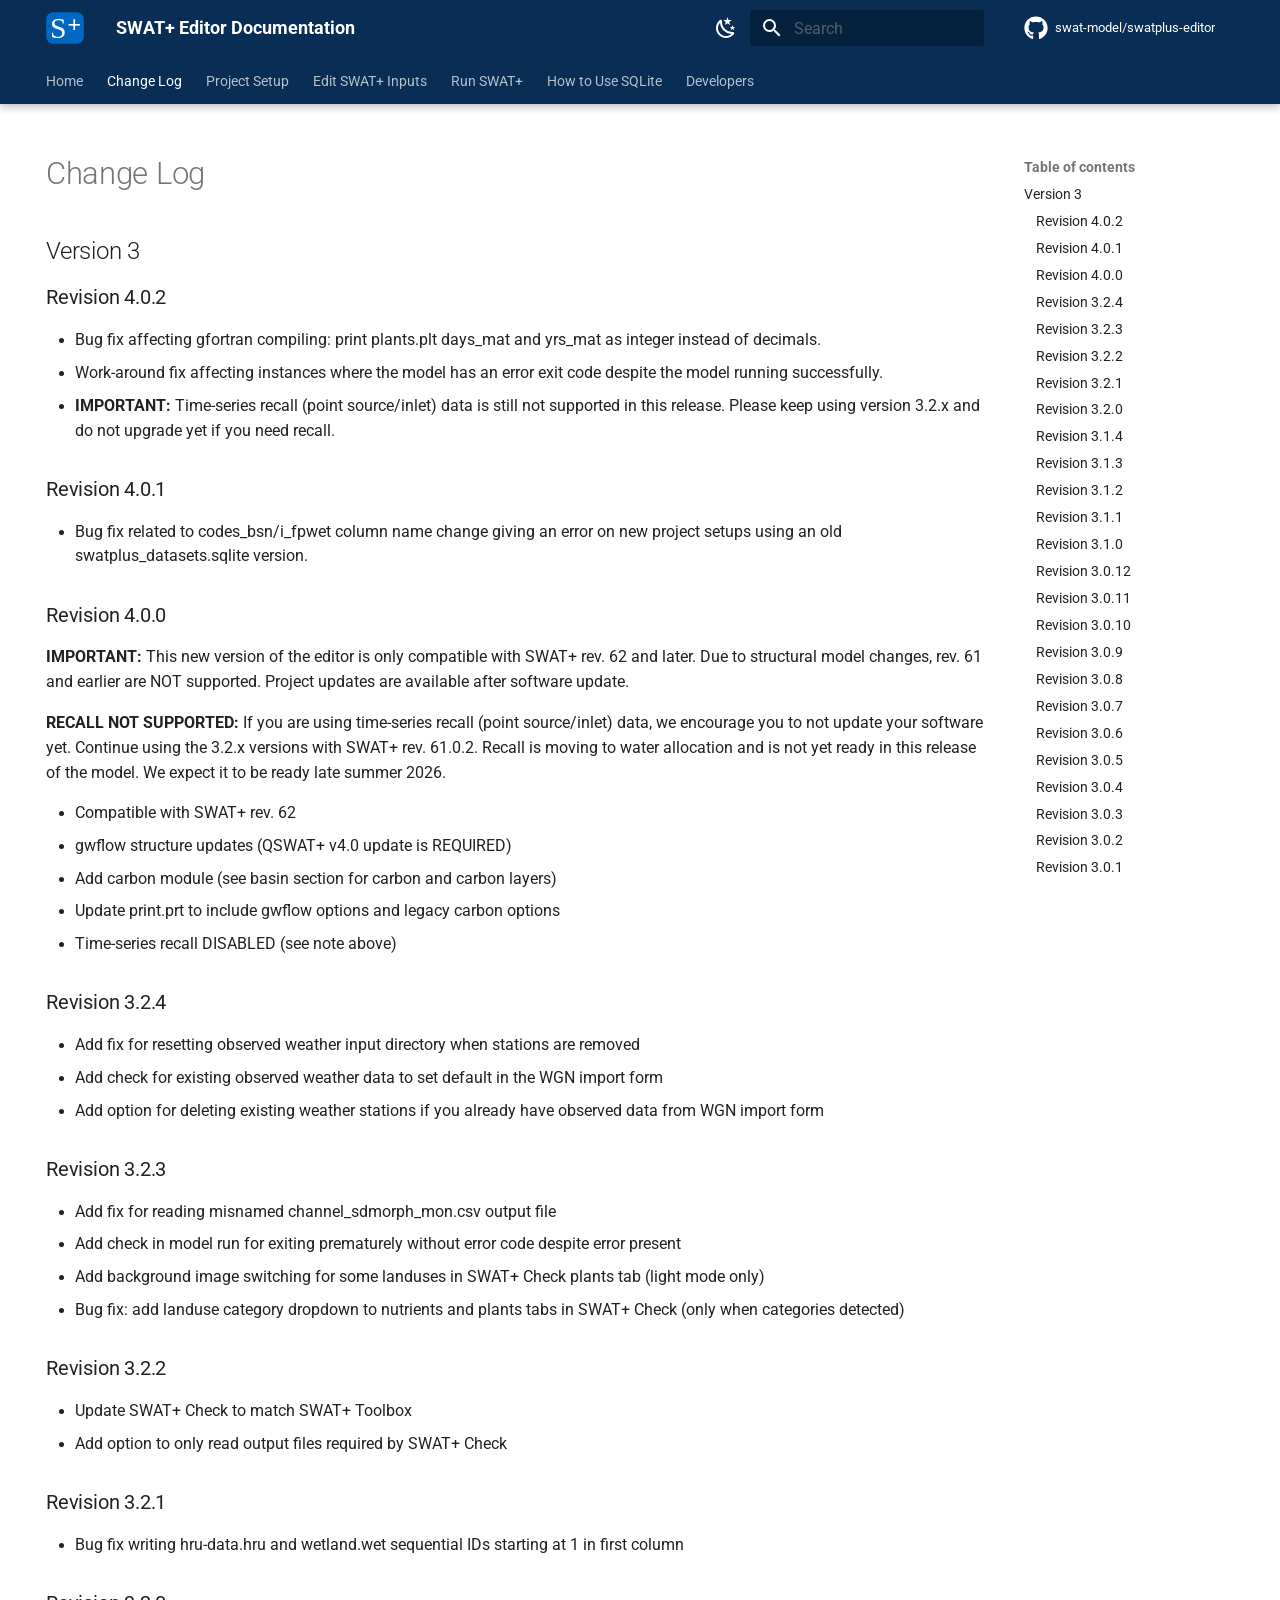
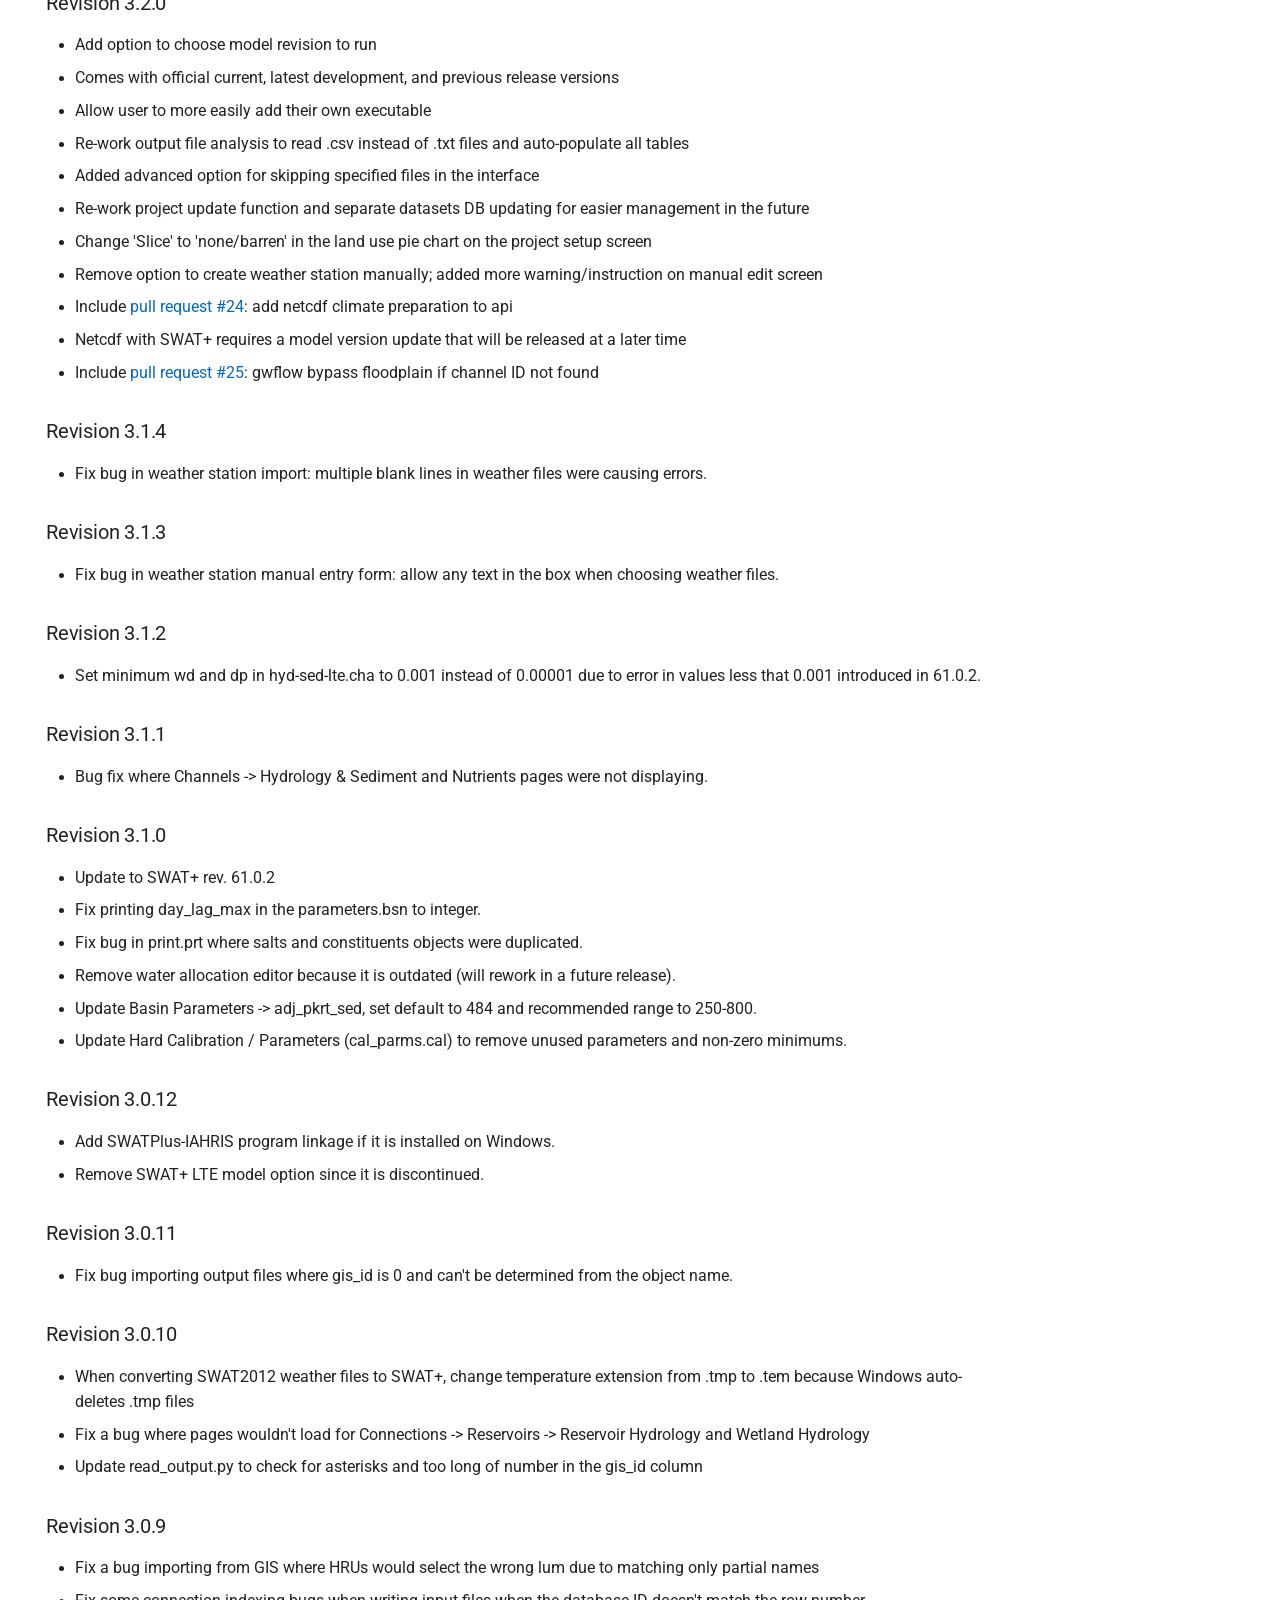
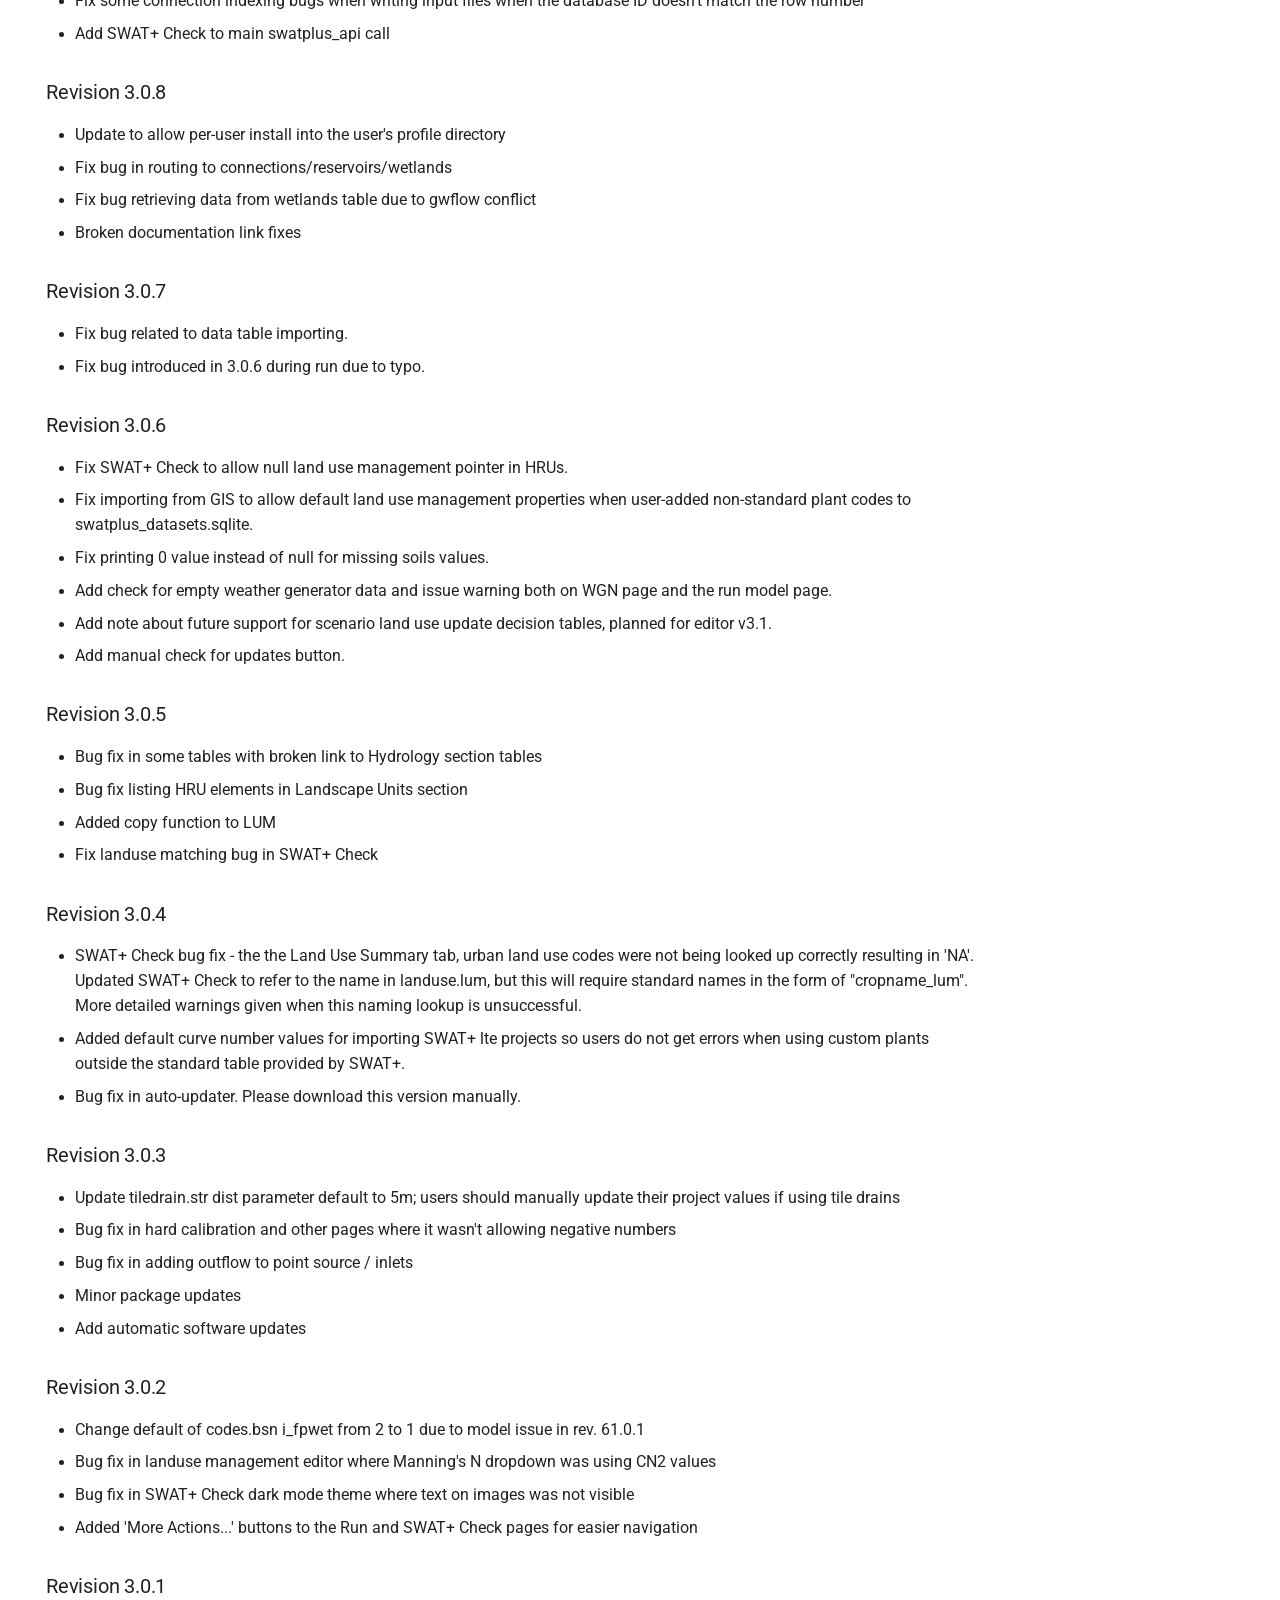
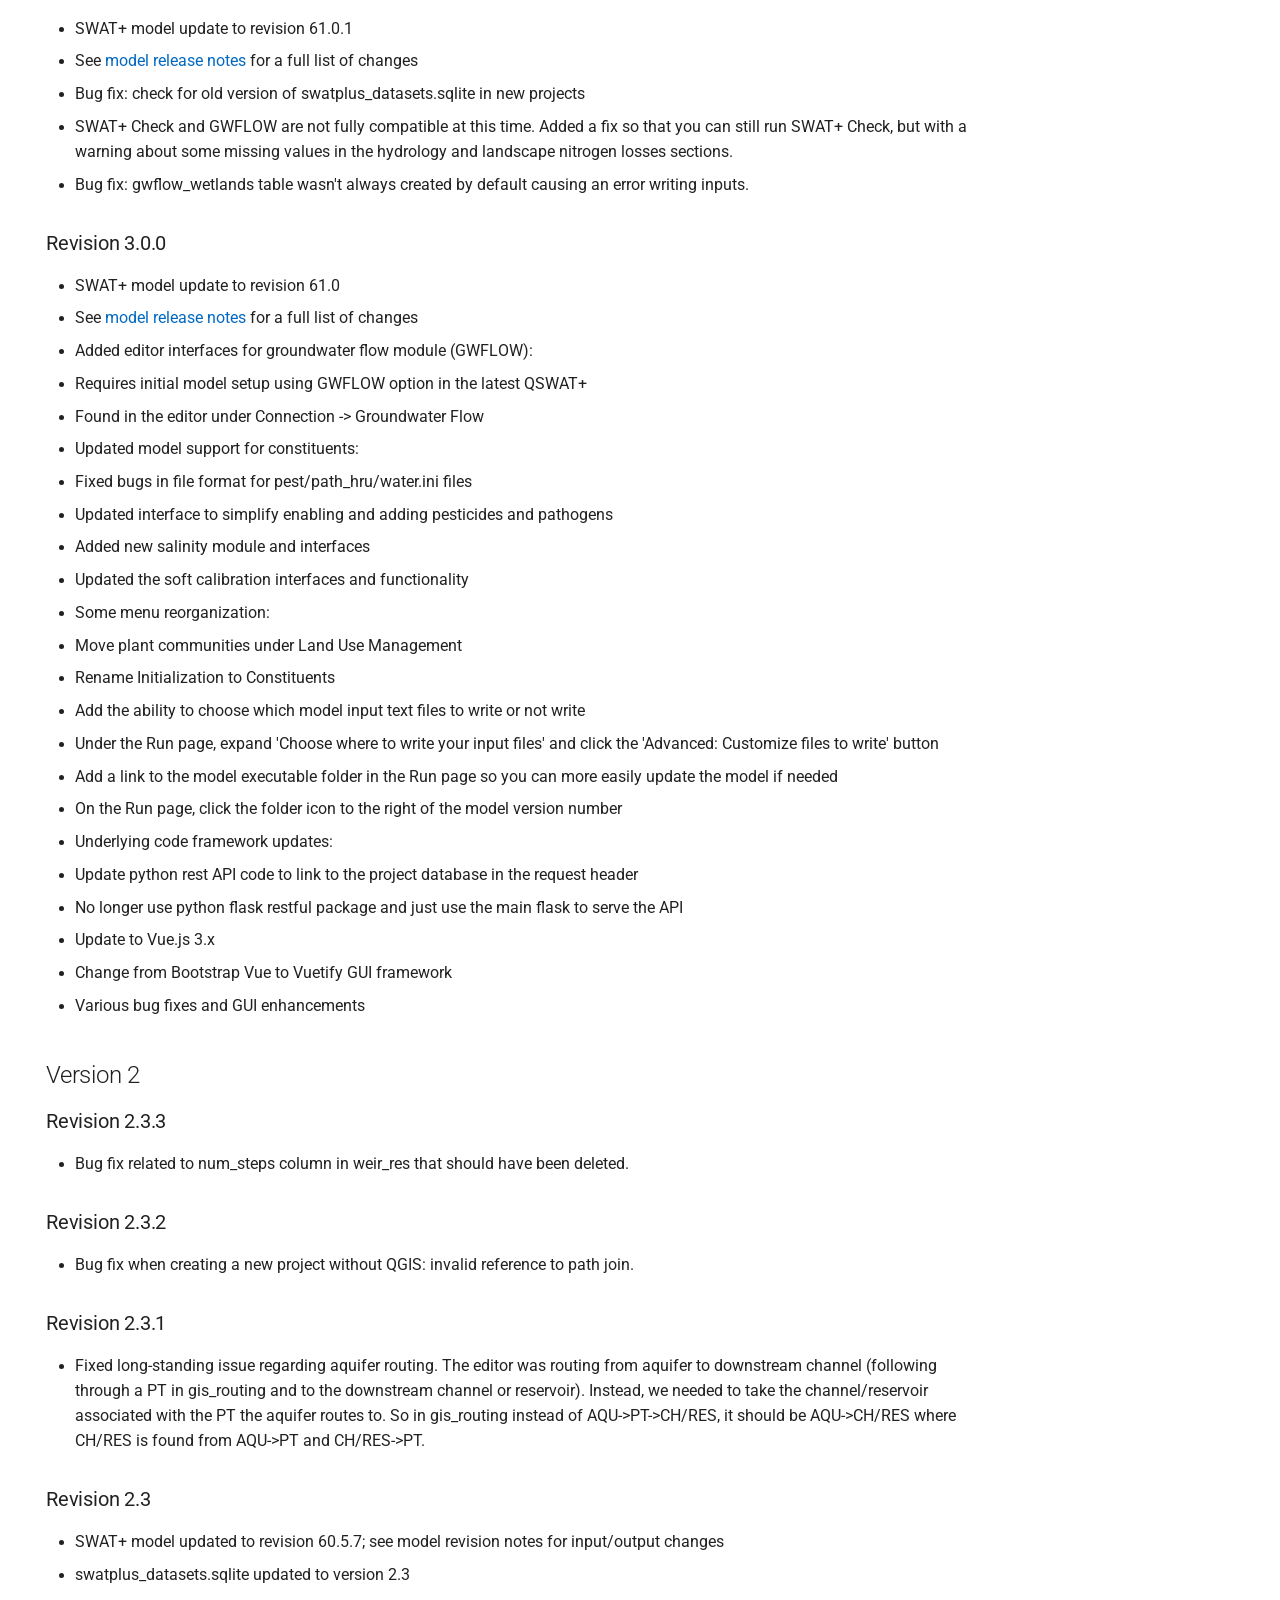
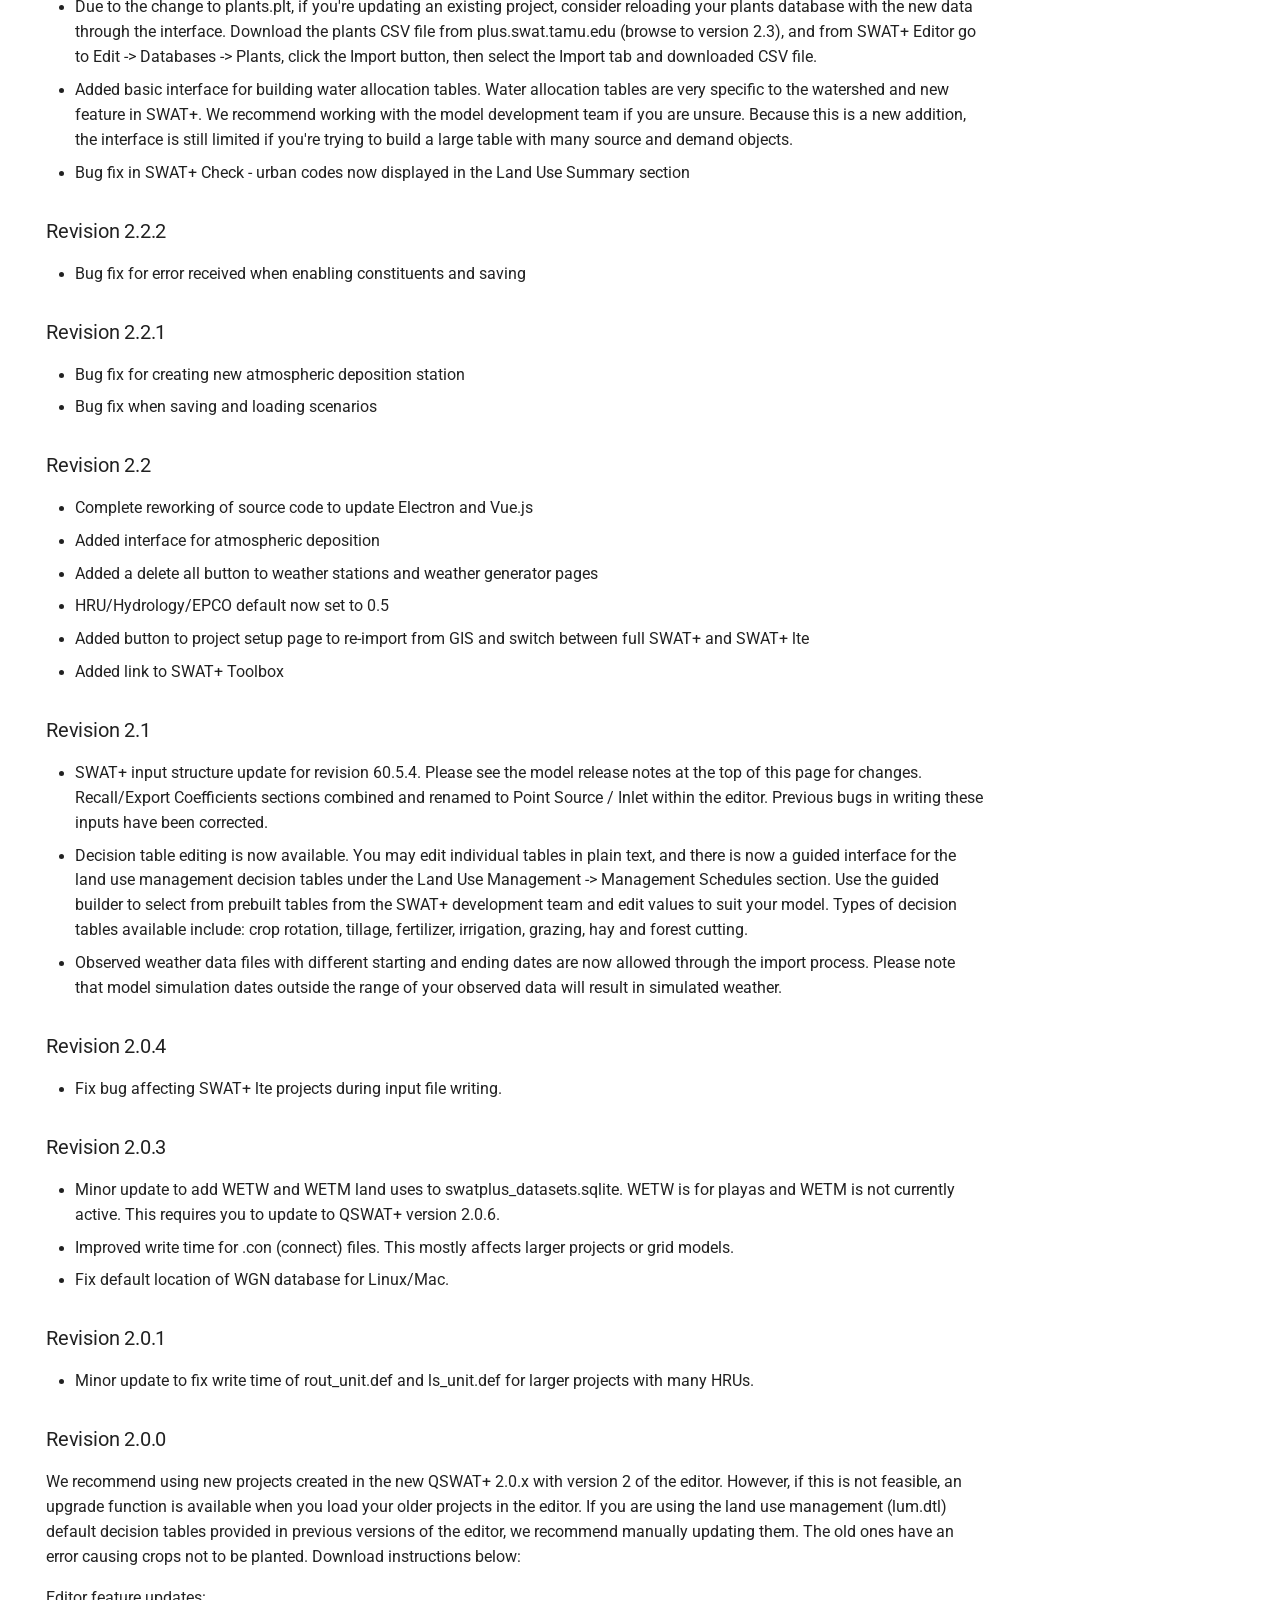
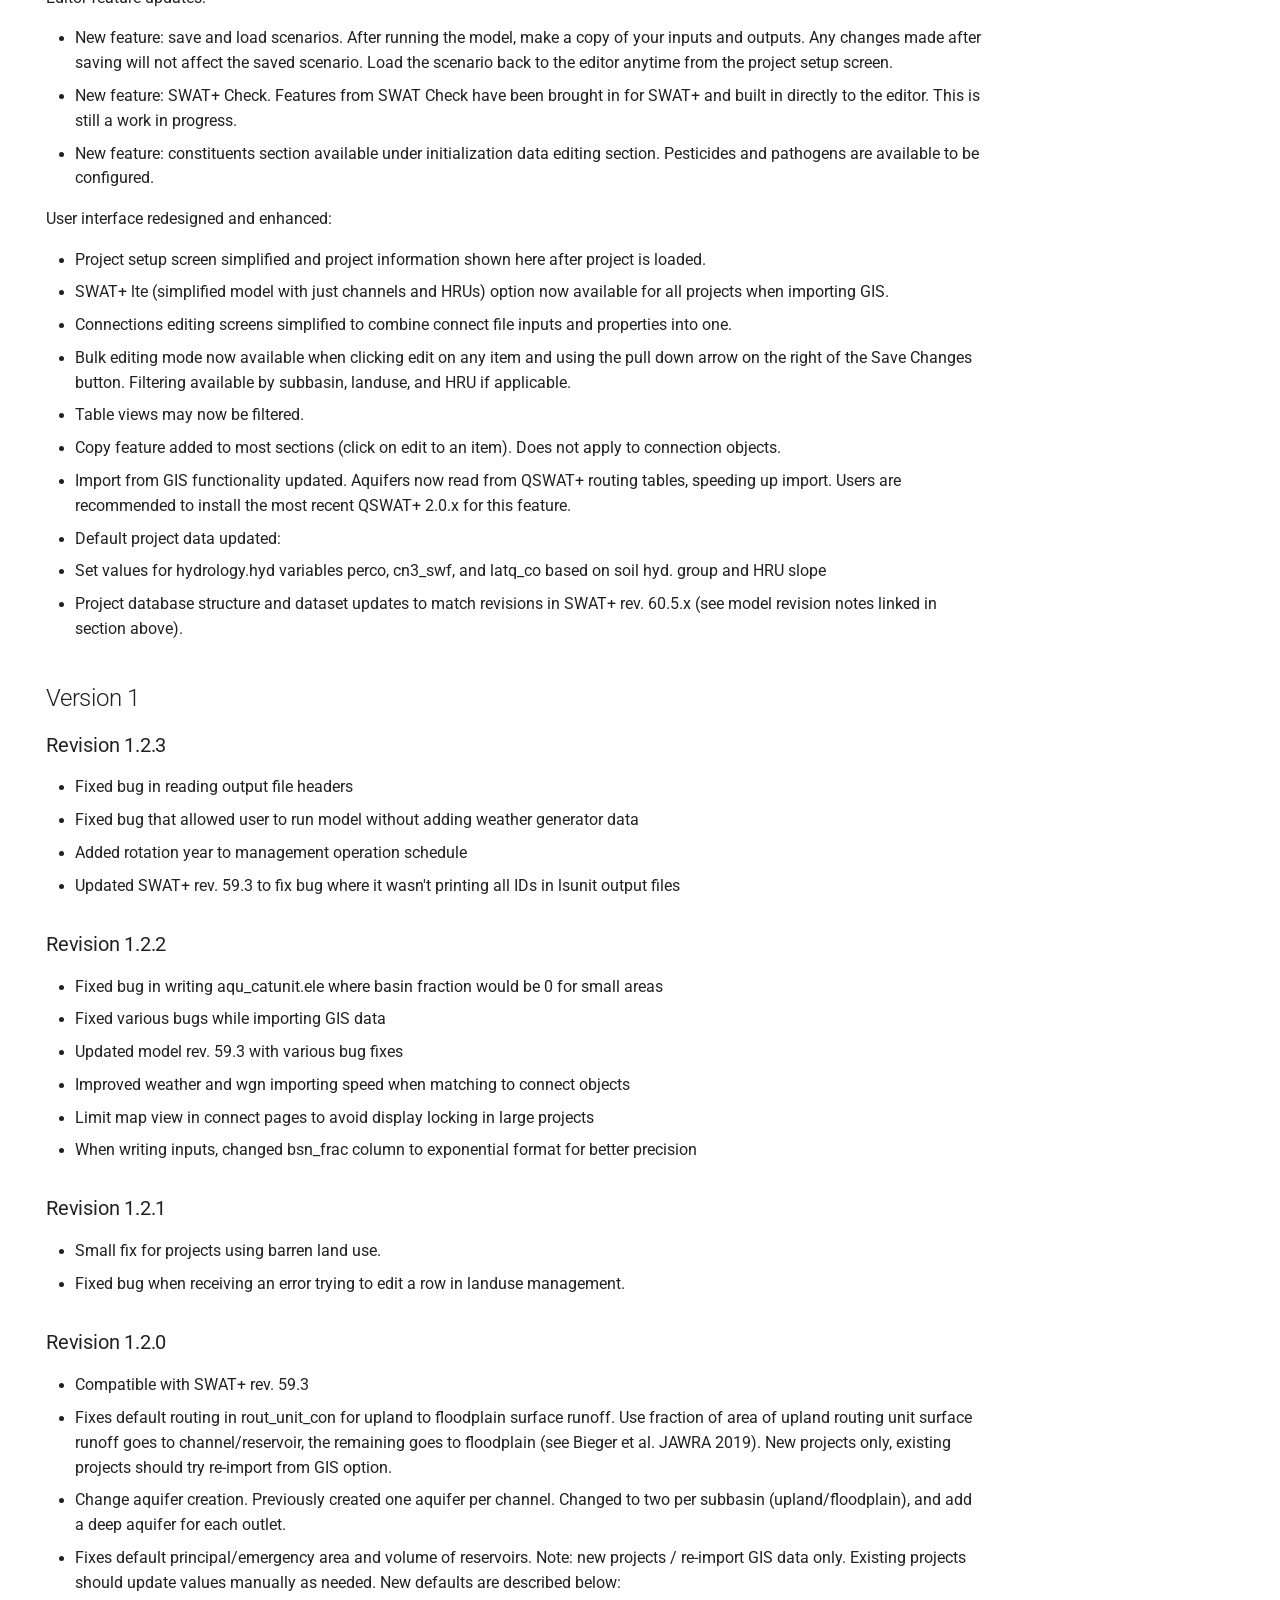
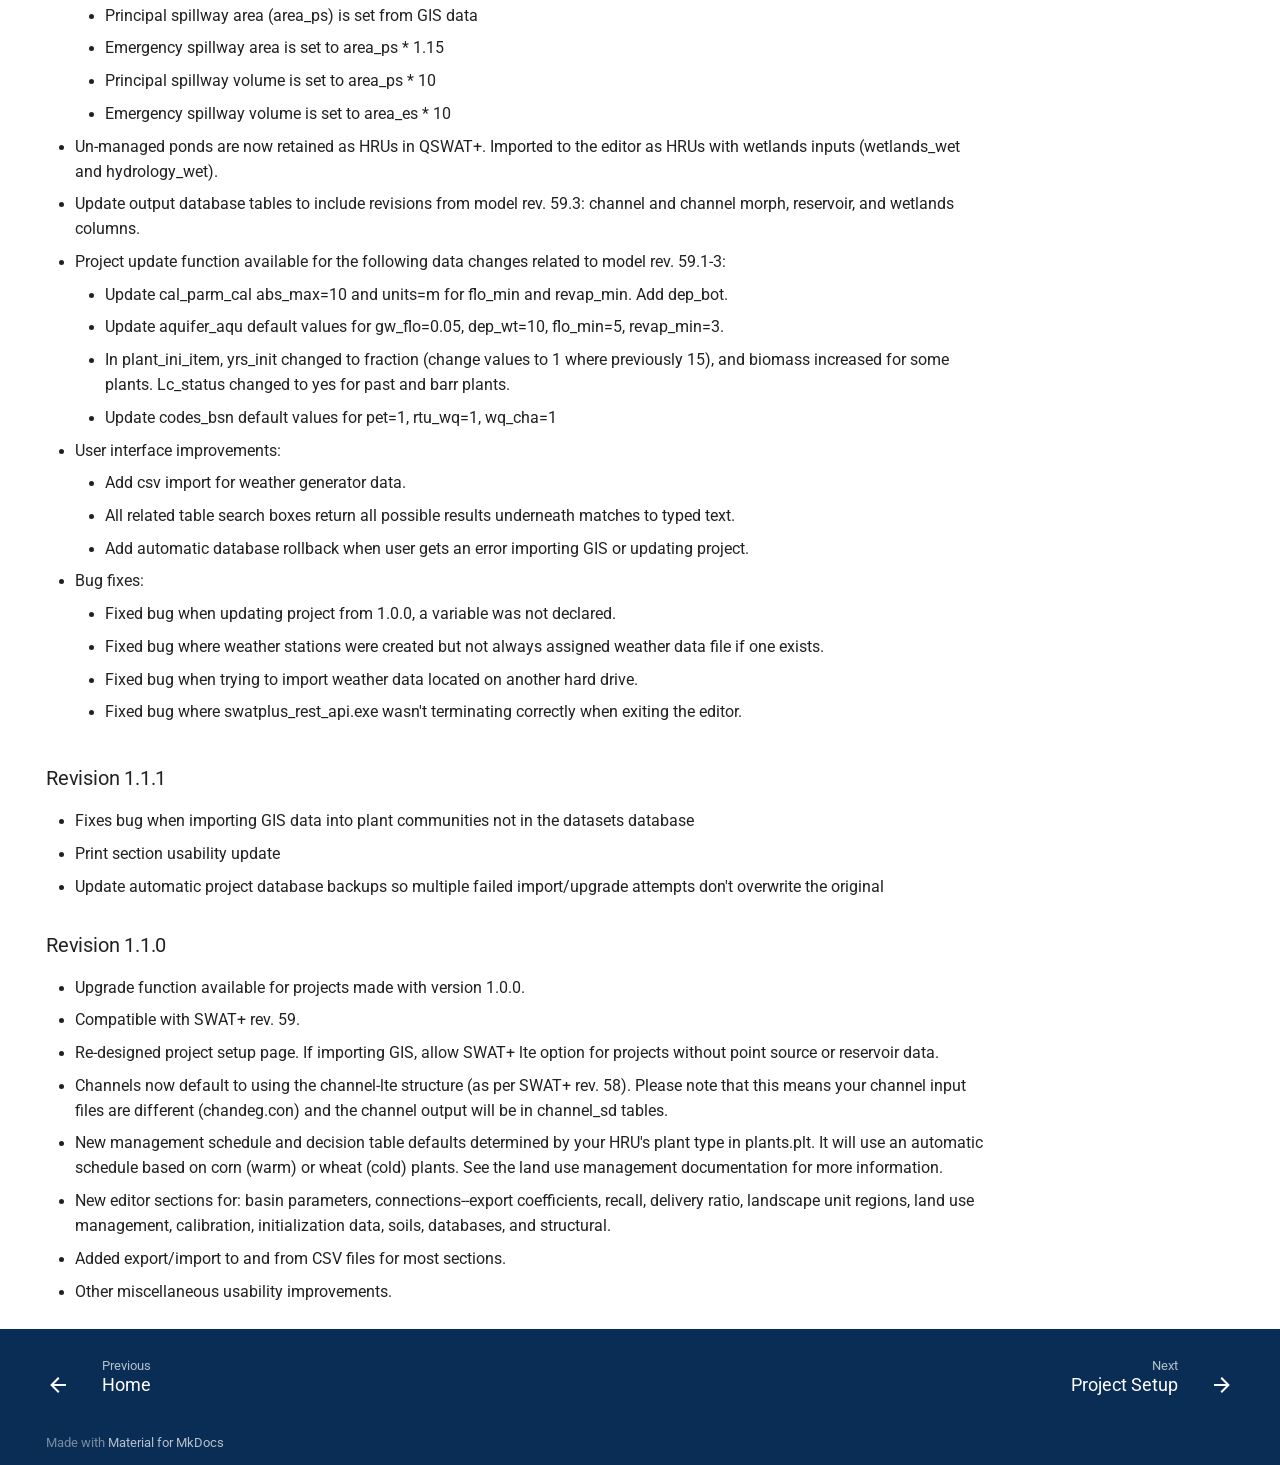
==== changelog/index.html @ ed000f35 "Deployed ca0394a with MkDocs version: 1.6.1" ====
<!doctype html>
<html lang="en" class="no-js">
  <head>
    
      <meta charset="utf-8">
      <meta name="viewport" content="width=device-width,initial-scale=1">
      
        <meta name="description" content="Documentation for the SWAT+ Editor, and interface for editing SWAT+ model input files.">
      
      
      
        <link rel="canonical" href="https://swat-model.github.io/swatplus-editor-documentation/changelog/">
      
      
        <link rel="prev" href="..">
      
      
        <link rel="next" href="../project-setup/">
      
      
        
      
      
      <link rel="icon" href="../assets/favicon.ico">
      <meta name="generator" content="mkdocs-1.6.1, mkdocs-material-9.7.7">
    
    
      
        <title>Change Log - SWAT+ Editor Documentation</title>
      
    
    
      <link rel="stylesheet" href="../assets/stylesheets/main.ec1eaa64.min.css">
      
        
        <link rel="stylesheet" href="../assets/stylesheets/palette.ab4e12ef.min.css">
      
      


    
    
      
    
    
      
        
        
        <link rel="preconnect" href="https://fonts.gstatic.com" crossorigin>
        <link rel="stylesheet" href="https://fonts.googleapis.com/css?family=Roboto:300,300i,400,400i,700,700i%7CRoboto+Mono:400,400i,700,700i&display=fallback">
        <style>:root{--md-text-font:"Roboto";--md-code-font:"Roboto Mono"}</style>
      
    
    
      <link rel="stylesheet" href="../assets/extra.css">
    
    <script>__md_scope=new URL("..",location),__md_hash=e=>[...e].reduce(((e,_)=>(e<<5)-e+_.charCodeAt(0)),0),__md_get=(e,_=localStorage,t=__md_scope)=>JSON.parse(_.getItem(t.pathname+"."+e)),__md_set=(e,_,t=localStorage,a=__md_scope)=>{try{t.setItem(a.pathname+"."+e,JSON.stringify(_))}catch(e){}}</script>
    
      

    
    
  </head>
  
  
    
    
      
    
    
    
    
    <body dir="ltr" data-md-color-scheme="default" data-md-color-primary="custom" data-md-color-accent="custom">
  
    
    <input class="md-toggle" data-md-toggle="drawer" type="checkbox" id="__drawer" autocomplete="off">
    <input class="md-toggle" data-md-toggle="search" type="checkbox" id="__search" autocomplete="off">
    <label class="md-overlay" for="__drawer"></label>
    <div data-md-component="skip">
      
        
        <a href="#change-log" class="md-skip">
          Skip to content
        </a>
      
    </div>
    <div data-md-component="announce">
      
    </div>
    
    
      

  

<header class="md-header md-header--shadow md-header--lifted" data-md-component="header">
  <nav class="md-header__inner md-grid" aria-label="Header">
    <a href=".." title="SWAT+ Editor Documentation" class="md-header__button md-logo" aria-label="SWAT+ Editor Documentation" data-md-component="logo">
      
  <img src="../assets/splus.svg" alt="logo">

    </a>
    <label class="md-header__button md-icon" for="__drawer">
      
      <svg xmlns="http://www.w3.org/2000/svg" viewBox="0 0 24 24"><path d="M3 6h18v2H3zm0 5h18v2H3zm0 5h18v2H3z"/></svg>
    </label>
    <div class="md-header__title" data-md-component="header-title">
      <div class="md-header__ellipsis">
        <div class="md-header__topic">
          <span class="md-ellipsis">
            SWAT+ Editor Documentation
          </span>
        </div>
        <div class="md-header__topic" data-md-component="header-topic">
          <span class="md-ellipsis">
            
              Change Log
            
          </span>
        </div>
      </div>
    </div>
    
      
        <form class="md-header__option" data-md-component="palette">
  
    
    
    
    <input class="md-option" data-md-color-media="(prefers-color-scheme: light)" data-md-color-scheme="default" data-md-color-primary="custom" data-md-color-accent="custom"  aria-label="Switch to dark mode"  type="radio" name="__palette" id="__palette_0">
    
      <label class="md-header__button md-icon" title="Switch to dark mode" for="__palette_1" hidden>
        <svg xmlns="http://www.w3.org/2000/svg" viewBox="0 0 24 24"><path d="m17.75 4.09-2.53 1.94.91 3.06-2.63-1.81-2.63 1.81.91-3.06-2.53-1.94L12.44 4l1.06-3 1.06 3zm3.5 6.91-1.64 1.25.59 1.98-1.7-1.17-1.7 1.17.59-1.98L15.75 11l2.06-.05L18.5 9l.69 1.95zm-2.28 4.95c.83-.08 1.72 1.1 1.19 1.85-.32.45-.66.87-1.08 1.27C15.17 23 8.84 23 4.94 19.07c-3.91-3.9-3.91-10.24 0-14.14.4-.4.82-.76 1.27-1.08.75-.53 1.93.36 1.85 1.19-.27 2.86.69 5.83 2.89 8.02a9.96 9.96 0 0 0 8.02 2.89m-1.64 2.02a12.08 12.08 0 0 1-7.8-3.47c-2.17-2.19-3.33-5-3.49-7.82-2.81 3.14-2.7 7.96.31 10.98 3.02 3.01 7.84 3.12 10.98.31"/></svg>
      </label>
    
  
    
    
    
    <input class="md-option" data-md-color-media="(prefers-color-scheme: dark)" data-md-color-scheme="slate" data-md-color-primary="custom" data-md-color-accent="custom"  aria-label="Switch to light mode"  type="radio" name="__palette" id="__palette_1">
    
      <label class="md-header__button md-icon" title="Switch to light mode" for="__palette_0" hidden>
        <svg xmlns="http://www.w3.org/2000/svg" viewBox="0 0 24 24"><path d="M12 7a5 5 0 0 1 5 5 5 5 0 0 1-5 5 5 5 0 0 1-5-5 5 5 0 0 1 5-5m0 2a3 3 0 0 0-3 3 3 3 0 0 0 3 3 3 3 0 0 0 3-3 3 3 0 0 0-3-3m0-7 2.39 3.42C13.65 5.15 12.84 5 12 5s-1.65.15-2.39.42zM3.34 7l4.16-.35A7.2 7.2 0 0 0 5.94 8.5c-.44.74-.69 1.5-.83 2.29zm.02 10 1.76-3.77a7.131 7.131 0 0 0 2.38 4.14zM20.65 7l-1.77 3.79a7.02 7.02 0 0 0-2.38-4.15zm-.01 10-4.14.36c.59-.51 1.12-1.14 1.54-1.86.42-.73.69-1.5.83-2.29zM12 22l-2.41-3.44c.74.27 1.55.44 2.41.44.82 0 1.63-.17 2.37-.44z"/></svg>
      </label>
    
  
</form>
      
    
    
      <script>var palette=__md_get("__palette");if(palette&&palette.color){if("(prefers-color-scheme)"===palette.color.media){var media=matchMedia("(prefers-color-scheme: light)"),input=document.querySelector(media.matches?"[data-md-color-media='(prefers-color-scheme: light)']":"[data-md-color-media='(prefers-color-scheme: dark)']");palette.color.media=input.getAttribute("data-md-color-media"),palette.color.scheme=input.getAttribute("data-md-color-scheme"),palette.color.primary=input.getAttribute("data-md-color-primary"),palette.color.accent=input.getAttribute("data-md-color-accent")}for(var[key,value]of Object.entries(palette.color))document.body.setAttribute("data-md-color-"+key,value)}</script>
    
    
    
      
      
        <label class="md-header__button md-icon" for="__search">
          
          <svg xmlns="http://www.w3.org/2000/svg" viewBox="0 0 24 24"><path d="M9.5 3A6.5 6.5 0 0 1 16 9.5c0 1.61-.59 3.09-1.56 4.23l.27.27h.79l5 5-1.5 1.5-5-5v-.79l-.27-.27A6.52 6.52 0 0 1 9.5 16 6.5 6.5 0 0 1 3 9.5 6.5 6.5 0 0 1 9.5 3m0 2C7 5 5 7 5 9.5S7 14 9.5 14 14 12 14 9.5 12 5 9.5 5"/></svg>
        </label>
        <div class="md-search" data-md-component="search" role="dialog">
  <label class="md-search__overlay" for="__search"></label>
  <div class="md-search__inner" role="search">
    <form class="md-search__form" name="search">
      <input type="text" class="md-search__input" name="query" aria-label="Search" placeholder="Search" autocapitalize="off" autocorrect="off" autocomplete="off" spellcheck="false" data-md-component="search-query" required>
      <label class="md-search__icon md-icon" for="__search">
        
        <svg xmlns="http://www.w3.org/2000/svg" viewBox="0 0 24 24"><path d="M9.5 3A6.5 6.5 0 0 1 16 9.5c0 1.61-.59 3.09-1.56 4.23l.27.27h.79l5 5-1.5 1.5-5-5v-.79l-.27-.27A6.52 6.52 0 0 1 9.5 16 6.5 6.5 0 0 1 3 9.5 6.5 6.5 0 0 1 9.5 3m0 2C7 5 5 7 5 9.5S7 14 9.5 14 14 12 14 9.5 12 5 9.5 5"/></svg>
        
        <svg xmlns="http://www.w3.org/2000/svg" viewBox="0 0 24 24"><path d="M20 11v2H8l5.5 5.5-1.42 1.42L4.16 12l7.92-7.92L13.5 5.5 8 11z"/></svg>
      </label>
      <nav class="md-search__options" aria-label="Search">
        
        <button type="reset" class="md-search__icon md-icon" title="Clear" aria-label="Clear" tabindex="-1">
          
          <svg xmlns="http://www.w3.org/2000/svg" viewBox="0 0 24 24"><path d="M19 6.41 17.59 5 12 10.59 6.41 5 5 6.41 10.59 12 5 17.59 6.41 19 12 13.41 17.59 19 19 17.59 13.41 12z"/></svg>
        </button>
      </nav>
      
    </form>
    <div class="md-search__output">
      <div class="md-search__scrollwrap" tabindex="0" data-md-scrollfix>
        <div class="md-search-result" data-md-component="search-result">
          <div class="md-search-result__meta">
            Initializing search
          </div>
          <ol class="md-search-result__list" role="presentation"></ol>
        </div>
      </div>
    </div>
  </div>
</div>
      
    
    
      <div class="md-header__source">
        <a href="https://github.com/swat-model/swatplus-editor" title="Go to repository" class="md-source" data-md-component="source">
  <div class="md-source__icon md-icon">
    
    <svg xmlns="http://www.w3.org/2000/svg" viewBox="0 0 512 512"><!--! Font Awesome Free 7.1.0 by @fontawesome - https://fontawesome.com License - https://fontawesome.com/license/free (Icons: CC BY 4.0, Fonts: SIL OFL 1.1, Code: MIT License) Copyright 2025 Fonticons, Inc.--><path d="M173.9 397.4c0 2-2.3 3.6-5.2 3.6-3.3.3-5.6-1.3-5.6-3.6 0-2 2.3-3.6 5.2-3.6 3-.3 5.6 1.3 5.6 3.6m-31.1-4.5c-.7 2 1.3 4.3 4.3 4.9 2.6 1 5.6 0 6.2-2s-1.3-4.3-4.3-5.2c-2.6-.7-5.5.3-6.2 2.3m44.2-1.7c-2.9.7-4.9 2.6-4.6 4.9.3 2 2.9 3.3 5.9 2.6 2.9-.7 4.9-2.6 4.6-4.6-.3-1.9-3-3.2-5.9-2.9M252.8 8C114.1 8 8 113.3 8 252c0 110.9 69.8 205.8 169.5 239.2 12.8 2.3 17.3-5.6 17.3-12.1 0-6.2-.3-40.4-.3-61.4 0 0-70 15-84.7-29.8 0 0-11.4-29.1-27.8-36.6 0 0-22.9-15.7 1.6-15.4 0 0 24.9 2 38.6 25.8 21.9 38.6 58.6 27.5 72.9 20.9 2.3-16 8.8-27.1 16-33.7-55.9-6.2-112.3-14.3-112.3-110.5 0-27.5 7.6-41.3 23.6-58.9-2.6-6.5-11.1-33.3 2.6-67.9 20.9-6.5 69 27 69 27 20-5.6 41.5-8.5 62.8-8.5s42.8 2.9 62.8 8.5c0 0 48.1-33.6 69-27 13.7 34.7 5.2 61.4 2.6 67.9 16 17.7 25.8 31.5 25.8 58.9 0 96.5-58.9 104.2-114.8 110.5 9.2 7.9 17 22.9 17 46.4 0 33.7-.3 75.4-.3 83.6 0 6.5 4.6 14.4 17.3 12.1C436.2 457.8 504 362.9 504 252 504 113.3 391.5 8 252.8 8M105.2 352.9c-1.3 1-1 3.3.7 5.2 1.6 1.6 3.9 2.3 5.2 1 1.3-1 1-3.3-.7-5.2-1.6-1.6-3.9-2.3-5.2-1m-10.8-8.1c-.7 1.3.3 2.9 2.3 3.9 1.6 1 3.6.7 4.3-.7.7-1.3-.3-2.9-2.3-3.9-2-.6-3.6-.3-4.3.7m32.4 35.6c-1.6 1.3-1 4.3 1.3 6.2 2.3 2.3 5.2 2.6 6.5 1 1.3-1.3.7-4.3-1.3-6.2-2.2-2.3-5.2-2.6-6.5-1m-11.4-14.7c-1.6 1-1.6 3.6 0 5.9s4.3 3.3 5.6 2.3c1.6-1.3 1.6-3.9 0-6.2-1.4-2.3-4-3.3-5.6-2"/></svg>
  </div>
  <div class="md-source__repository">
    swat-model/swatplus-editor
  </div>
</a>
      </div>
    
  </nav>
  
    
      
<nav class="md-tabs" aria-label="Tabs" data-md-component="tabs">
  <div class="md-grid">
    <ul class="md-tabs__list">
      
        
  
  
  
  
    <li class="md-tabs__item">
      <a href=".." class="md-tabs__link">
        
  
  
    
  
  Home

      </a>
    </li>
  

      
        
  
  
  
    
  
  
    <li class="md-tabs__item md-tabs__item--active">
      <a href="./" class="md-tabs__link">
        
  
  
    
  
  Change Log

      </a>
    </li>
  

      
        
  
  
  
  
    <li class="md-tabs__item">
      <a href="../project-setup/" class="md-tabs__link">
        
  
  
    
  
  Project Setup

      </a>
    </li>
  

      
        
  
  
  
  
    
    
      <li class="md-tabs__item">
        <a href="../edit-inputs/" class="md-tabs__link">
          
  
  
  Edit SWAT+ Inputs

        </a>
      </li>
    
  

      
        
  
  
  
  
    <li class="md-tabs__item">
      <a href="../run/" class="md-tabs__link">
        
  
  
    
  
  Run SWAT+

      </a>
    </li>
  

      
        
  
  
  
  
    <li class="md-tabs__item">
      <a href="../sqlite/" class="md-tabs__link">
        
  
  
    
  
  How to Use SQLite

      </a>
    </li>
  

      
        
  
  
  
  
    
    
      <li class="md-tabs__item">
        <a href="../developers/" class="md-tabs__link">
          
  
  
  Developers

        </a>
      </li>
    
  

      
    </ul>
  </div>
</nav>
    
  
</header>
    
    <div class="md-container" data-md-component="container">
      
      
        
      
      <main class="md-main" data-md-component="main">
        <div class="md-main__inner md-grid">
          
            
              
                
              
              <div class="md-sidebar md-sidebar--primary" data-md-component="sidebar" data-md-type="navigation" hidden>
                <div class="md-sidebar__scrollwrap">
                  <div class="md-sidebar__inner">
                    


  


<nav class="md-nav md-nav--primary md-nav--lifted" aria-label="Navigation" data-md-level="0">
  <label class="md-nav__title" for="__drawer">
    <a href=".." title="SWAT+ Editor Documentation" class="md-nav__button md-logo" aria-label="SWAT+ Editor Documentation" data-md-component="logo">
      
  <img src="../assets/splus.svg" alt="logo">

    </a>
    SWAT+ Editor Documentation
  </label>
  
    <div class="md-nav__source">
      <a href="https://github.com/swat-model/swatplus-editor" title="Go to repository" class="md-source" data-md-component="source">
  <div class="md-source__icon md-icon">
    
    <svg xmlns="http://www.w3.org/2000/svg" viewBox="0 0 512 512"><!--! Font Awesome Free 7.1.0 by @fontawesome - https://fontawesome.com License - https://fontawesome.com/license/free (Icons: CC BY 4.0, Fonts: SIL OFL 1.1, Code: MIT License) Copyright 2025 Fonticons, Inc.--><path d="M173.9 397.4c0 2-2.3 3.6-5.2 3.6-3.3.3-5.6-1.3-5.6-3.6 0-2 2.3-3.6 5.2-3.6 3-.3 5.6 1.3 5.6 3.6m-31.1-4.5c-.7 2 1.3 4.3 4.3 4.9 2.6 1 5.6 0 6.2-2s-1.3-4.3-4.3-5.2c-2.6-.7-5.5.3-6.2 2.3m44.2-1.7c-2.9.7-4.9 2.6-4.6 4.9.3 2 2.9 3.3 5.9 2.6 2.9-.7 4.9-2.6 4.6-4.6-.3-1.9-3-3.2-5.9-2.9M252.8 8C114.1 8 8 113.3 8 252c0 110.9 69.8 205.8 169.5 239.2 12.8 2.3 17.3-5.6 17.3-12.1 0-6.2-.3-40.4-.3-61.4 0 0-70 15-84.7-29.8 0 0-11.4-29.1-27.8-36.6 0 0-22.9-15.7 1.6-15.4 0 0 24.9 2 38.6 25.8 21.9 38.6 58.6 27.5 72.9 20.9 2.3-16 8.8-27.1 16-33.7-55.9-6.2-112.3-14.3-112.3-110.5 0-27.5 7.6-41.3 23.6-58.9-2.6-6.5-11.1-33.3 2.6-67.9 20.9-6.5 69 27 69 27 20-5.6 41.5-8.5 62.8-8.5s42.8 2.9 62.8 8.5c0 0 48.1-33.6 69-27 13.7 34.7 5.2 61.4 2.6 67.9 16 17.7 25.8 31.5 25.8 58.9 0 96.5-58.9 104.2-114.8 110.5 9.2 7.9 17 22.9 17 46.4 0 33.7-.3 75.4-.3 83.6 0 6.5 4.6 14.4 17.3 12.1C436.2 457.8 504 362.9 504 252 504 113.3 391.5 8 252.8 8M105.2 352.9c-1.3 1-1 3.3.7 5.2 1.6 1.6 3.9 2.3 5.2 1 1.3-1 1-3.3-.7-5.2-1.6-1.6-3.9-2.3-5.2-1m-10.8-8.1c-.7 1.3.3 2.9 2.3 3.9 1.6 1 3.6.7 4.3-.7.7-1.3-.3-2.9-2.3-3.9-2-.6-3.6-.3-4.3.7m32.4 35.6c-1.6 1.3-1 4.3 1.3 6.2 2.3 2.3 5.2 2.6 6.5 1 1.3-1.3.7-4.3-1.3-6.2-2.2-2.3-5.2-2.6-6.5-1m-11.4-14.7c-1.6 1-1.6 3.6 0 5.9s4.3 3.3 5.6 2.3c1.6-1.3 1.6-3.9 0-6.2-1.4-2.3-4-3.3-5.6-2"/></svg>
  </div>
  <div class="md-source__repository">
    swat-model/swatplus-editor
  </div>
</a>
    </div>
  
  <ul class="md-nav__list" data-md-scrollfix>
    
      
      
  
  
  
  
    <li class="md-nav__item">
      <a href=".." class="md-nav__link">
        
  
  
  <span class="md-ellipsis">
    
  
    Home
  

    
  </span>
  
  

      </a>
    </li>
  

    
      
      
  
  
    
  
  
  
    <li class="md-nav__item md-nav__item--active">
      
      <input class="md-nav__toggle md-toggle" type="checkbox" id="__toc">
      
      
        
      
      
        <label class="md-nav__link md-nav__link--active" for="__toc">
          
  
  
  <span class="md-ellipsis">
    
  
    Change Log
  

    
  </span>
  
  

          <span class="md-nav__icon md-icon"></span>
        </label>
      
      <a href="./" class="md-nav__link md-nav__link--active">
        
  
  
  <span class="md-ellipsis">
    
  
    Change Log
  

    
  </span>
  
  

      </a>
      
        

<nav class="md-nav md-nav--secondary" aria-label="Table of contents">
  
  
  
    
  
  
    <label class="md-nav__title" for="__toc">
      <span class="md-nav__icon md-icon"></span>
      Table of contents
    </label>
    <ul class="md-nav__list" data-md-component="toc" data-md-scrollfix>
      
        <li class="md-nav__item">
  <a href="#version-3" class="md-nav__link">
    <span class="md-ellipsis">
      
        Version 3
      
    </span>
  </a>
  
    <nav class="md-nav" aria-label="Version 3">
      <ul class="md-nav__list">
        
          <li class="md-nav__item">
  <a href="#revision-402" class="md-nav__link">
    <span class="md-ellipsis">
      
        Revision 4.0.2
      
    </span>
  </a>
  
</li>
        
          <li class="md-nav__item">
  <a href="#revision-401" class="md-nav__link">
    <span class="md-ellipsis">
      
        Revision 4.0.1
      
    </span>
  </a>
  
</li>
        
          <li class="md-nav__item">
  <a href="#revision-400" class="md-nav__link">
    <span class="md-ellipsis">
      
        Revision 4.0.0
      
    </span>
  </a>
  
</li>
        
          <li class="md-nav__item">
  <a href="#revision-324" class="md-nav__link">
    <span class="md-ellipsis">
      
        Revision 3.2.4
      
    </span>
  </a>
  
</li>
        
          <li class="md-nav__item">
  <a href="#revision-323" class="md-nav__link">
    <span class="md-ellipsis">
      
        Revision 3.2.3
      
    </span>
  </a>
  
</li>
        
          <li class="md-nav__item">
  <a href="#revision-322" class="md-nav__link">
    <span class="md-ellipsis">
      
        Revision 3.2.2
      
    </span>
  </a>
  
</li>
        
          <li class="md-nav__item">
  <a href="#revision-321" class="md-nav__link">
    <span class="md-ellipsis">
      
        Revision 3.2.1
      
    </span>
  </a>
  
</li>
        
          <li class="md-nav__item">
  <a href="#revision-320" class="md-nav__link">
    <span class="md-ellipsis">
      
        Revision 3.2.0
      
    </span>
  </a>
  
</li>
        
          <li class="md-nav__item">
  <a href="#revision-314" class="md-nav__link">
    <span class="md-ellipsis">
      
        Revision 3.1.4
      
    </span>
  </a>
  
</li>
        
          <li class="md-nav__item">
  <a href="#revision-313" class="md-nav__link">
    <span class="md-ellipsis">
      
        Revision 3.1.3
      
    </span>
  </a>
  
</li>
        
          <li class="md-nav__item">
  <a href="#revision-312" class="md-nav__link">
    <span class="md-ellipsis">
      
        Revision 3.1.2
      
    </span>
  </a>
  
</li>
        
          <li class="md-nav__item">
  <a href="#revision-311" class="md-nav__link">
    <span class="md-ellipsis">
      
        Revision 3.1.1
      
    </span>
  </a>
  
</li>
        
          <li class="md-nav__item">
  <a href="#revision-310" class="md-nav__link">
    <span class="md-ellipsis">
      
        Revision 3.1.0
      
    </span>
  </a>
  
</li>
        
          <li class="md-nav__item">
  <a href="#revision-3012" class="md-nav__link">
    <span class="md-ellipsis">
      
        Revision 3.0.12
      
    </span>
  </a>
  
</li>
        
          <li class="md-nav__item">
  <a href="#revision-3011" class="md-nav__link">
    <span class="md-ellipsis">
      
        Revision 3.0.11
      
    </span>
  </a>
  
</li>
        
          <li class="md-nav__item">
  <a href="#revision-3010" class="md-nav__link">
    <span class="md-ellipsis">
      
        Revision 3.0.10
      
    </span>
  </a>
  
</li>
        
          <li class="md-nav__item">
  <a href="#revision-309" class="md-nav__link">
    <span class="md-ellipsis">
      
        Revision 3.0.9
      
    </span>
  </a>
  
</li>
        
          <li class="md-nav__item">
  <a href="#revision-308" class="md-nav__link">
    <span class="md-ellipsis">
      
        Revision 3.0.8
      
    </span>
  </a>
  
</li>
        
          <li class="md-nav__item">
  <a href="#revision-307" class="md-nav__link">
    <span class="md-ellipsis">
      
        Revision 3.0.7
      
    </span>
  </a>
  
</li>
        
          <li class="md-nav__item">
  <a href="#revision-306" class="md-nav__link">
    <span class="md-ellipsis">
      
        Revision 3.0.6
      
    </span>
  </a>
  
</li>
        
          <li class="md-nav__item">
  <a href="#revision-305" class="md-nav__link">
    <span class="md-ellipsis">
      
        Revision 3.0.5
      
    </span>
  </a>
  
</li>
        
          <li class="md-nav__item">
  <a href="#revision-304" class="md-nav__link">
    <span class="md-ellipsis">
      
        Revision 3.0.4
      
    </span>
  </a>
  
</li>
        
          <li class="md-nav__item">
  <a href="#revision-303" class="md-nav__link">
    <span class="md-ellipsis">
      
        Revision 3.0.3
      
    </span>
  </a>
  
</li>
        
          <li class="md-nav__item">
  <a href="#revision-302" class="md-nav__link">
    <span class="md-ellipsis">
      
        Revision 3.0.2
      
    </span>
  </a>
  
</li>
        
          <li class="md-nav__item">
  <a href="#revision-301" class="md-nav__link">
    <span class="md-ellipsis">
      
        Revision 3.0.1
      
    </span>
  </a>
  
</li>
        
          <li class="md-nav__item">
  <a href="#revision-300" class="md-nav__link">
    <span class="md-ellipsis">
      
        Revision 3.0.0
      
    </span>
  </a>
  
</li>
        
      </ul>
    </nav>
  
</li>
      
        <li class="md-nav__item">
  <a href="#version-2" class="md-nav__link">
    <span class="md-ellipsis">
      
        Version 2
      
    </span>
  </a>
  
    <nav class="md-nav" aria-label="Version 2">
      <ul class="md-nav__list">
        
          <li class="md-nav__item">
  <a href="#revision-233" class="md-nav__link">
    <span class="md-ellipsis">
      
        Revision 2.3.3
      
    </span>
  </a>
  
</li>
        
          <li class="md-nav__item">
  <a href="#revision-232" class="md-nav__link">
    <span class="md-ellipsis">
      
        Revision 2.3.2
      
    </span>
  </a>
  
</li>
        
          <li class="md-nav__item">
  <a href="#revision-231" class="md-nav__link">
    <span class="md-ellipsis">
      
        Revision 2.3.1
      
    </span>
  </a>
  
</li>
        
          <li class="md-nav__item">
  <a href="#revision-23" class="md-nav__link">
    <span class="md-ellipsis">
      
        Revision 2.3
      
    </span>
  </a>
  
</li>
        
          <li class="md-nav__item">
  <a href="#revision-222" class="md-nav__link">
    <span class="md-ellipsis">
      
        Revision 2.2.2
      
    </span>
  </a>
  
</li>
        
          <li class="md-nav__item">
  <a href="#revision-221" class="md-nav__link">
    <span class="md-ellipsis">
      
        Revision 2.2.1
      
    </span>
  </a>
  
</li>
        
          <li class="md-nav__item">
  <a href="#revision-22" class="md-nav__link">
    <span class="md-ellipsis">
      
        Revision 2.2
      
    </span>
  </a>
  
</li>
        
          <li class="md-nav__item">
  <a href="#revision-21" class="md-nav__link">
    <span class="md-ellipsis">
      
        Revision 2.1
      
    </span>
  </a>
  
</li>
        
          <li class="md-nav__item">
  <a href="#revision-204" class="md-nav__link">
    <span class="md-ellipsis">
      
        Revision 2.0.4
      
    </span>
  </a>
  
</li>
        
          <li class="md-nav__item">
  <a href="#revision-203" class="md-nav__link">
    <span class="md-ellipsis">
      
        Revision 2.0.3
      
    </span>
  </a>
  
</li>
        
          <li class="md-nav__item">
  <a href="#revision-201" class="md-nav__link">
    <span class="md-ellipsis">
      
        Revision 2.0.1
      
    </span>
  </a>
  
</li>
        
          <li class="md-nav__item">
  <a href="#revision-200" class="md-nav__link">
    <span class="md-ellipsis">
      
        Revision 2.0.0
      
    </span>
  </a>
  
</li>
        
      </ul>
    </nav>
  
</li>
      
        <li class="md-nav__item">
  <a href="#version-1" class="md-nav__link">
    <span class="md-ellipsis">
      
        Version 1
      
    </span>
  </a>
  
    <nav class="md-nav" aria-label="Version 1">
      <ul class="md-nav__list">
        
          <li class="md-nav__item">
  <a href="#revision-123" class="md-nav__link">
    <span class="md-ellipsis">
      
        Revision 1.2.3
      
    </span>
  </a>
  
</li>
        
          <li class="md-nav__item">
  <a href="#revision-122" class="md-nav__link">
    <span class="md-ellipsis">
      
        Revision 1.2.2
      
    </span>
  </a>
  
</li>
        
          <li class="md-nav__item">
  <a href="#revision-121" class="md-nav__link">
    <span class="md-ellipsis">
      
        Revision 1.2.1
      
    </span>
  </a>
  
</li>
        
          <li class="md-nav__item">
  <a href="#revision-120" class="md-nav__link">
    <span class="md-ellipsis">
      
        Revision 1.2.0
      
    </span>
  </a>
  
</li>
        
          <li class="md-nav__item">
  <a href="#revision-111" class="md-nav__link">
    <span class="md-ellipsis">
      
        Revision 1.1.1
      
    </span>
  </a>
  
</li>
        
          <li class="md-nav__item">
  <a href="#revision-110" class="md-nav__link">
    <span class="md-ellipsis">
      
        Revision 1.1.0
      
    </span>
  </a>
  
</li>
        
      </ul>
    </nav>
  
</li>
      
    </ul>
  
</nav>
      
    </li>
  

    
      
      
  
  
  
  
    <li class="md-nav__item">
      <a href="../project-setup/" class="md-nav__link">
        
  
  
  <span class="md-ellipsis">
    
  
    Project Setup
  

    
  </span>
  
  

      </a>
    </li>
  

    
      
      
  
  
  
  
    
    
    
    
      
      
    
    
    <li class="md-nav__item md-nav__item--nested">
      
        
        
        <input class="md-nav__toggle md-toggle " type="checkbox" id="__nav_4" >
        
          
          <label class="md-nav__link" for="__nav_4" id="__nav_4_label" tabindex="0">
            
  
  
  <span class="md-ellipsis">
    
  
    Edit SWAT+ Inputs
  

    
  </span>
  
  

            <span class="md-nav__icon md-icon"></span>
          </label>
        
        <nav class="md-nav" data-md-level="1" aria-labelledby="__nav_4_label" aria-expanded="false">
          <label class="md-nav__title" for="__nav_4">
            <span class="md-nav__icon md-icon"></span>
            
  
    Edit SWAT+ Inputs
  

          </label>
          <ul class="md-nav__list" data-md-scrollfix>
            
              
                
  
  
  
  
    <li class="md-nav__item">
      <a href="../edit-inputs/" class="md-nav__link">
        
  
  
  <span class="md-ellipsis">
    
  
    Navigating the Editor
  

    
  </span>
  
  

      </a>
    </li>
  

              
            
              
                
  
  
  
  
    <li class="md-nav__item">
      <a href="../edit-inputs/sample-data/" class="md-nav__link">
        
  
  
  <span class="md-ellipsis">
    
  
    Sample Data
  

    
  </span>
  
  

      </a>
    </li>
  

              
            
              
                
  
  
  
  
    <li class="md-nav__item">
      <a href="../edit-inputs/wgn/" class="md-nav__link">
        
  
  
  <span class="md-ellipsis">
    
  
    Weather Generator
  

    
  </span>
  
  

      </a>
    </li>
  

              
            
              
                
  
  
  
  
    <li class="md-nav__item">
      <a href="../edit-inputs/weather/" class="md-nav__link">
        
  
  
  <span class="md-ellipsis">
    
  
    Weather Stations
  

    
  </span>
  
  

      </a>
    </li>
  

              
            
              
                
  
  
  
  
    <li class="md-nav__item">
      <a href="../edit-inputs/recall/" class="md-nav__link">
        
  
  
  <span class="md-ellipsis">
    
  
    Recall (Point Source/Inlet)
  

    
  </span>
  
  

      </a>
    </li>
  

              
            
              
                
  
  
  
  
    <li class="md-nav__item">
      <a href="../edit-inputs/lum/" class="md-nav__link">
        
  
  
  <span class="md-ellipsis">
    
  
    Land Use Management
  

    
  </span>
  
  

      </a>
    </li>
  

              
            
              
                
  
  
  
  
    <li class="md-nav__item">
      <a href="../edit-inputs/decision-tables/" class="md-nav__link">
        
  
  
  <span class="md-ellipsis">
    
  
    Decision Tables
  

    
  </span>
  
  

      </a>
    </li>
  

              
            
          </ul>
        </nav>
      
    </li>
  

    
      
      
  
  
  
  
    <li class="md-nav__item">
      <a href="../run/" class="md-nav__link">
        
  
  
  <span class="md-ellipsis">
    
  
    Run SWAT+
  

    
  </span>
  
  

      </a>
    </li>
  

    
      
      
  
  
  
  
    <li class="md-nav__item">
      <a href="../sqlite/" class="md-nav__link">
        
  
  
  <span class="md-ellipsis">
    
  
    How to Use SQLite
  

    
  </span>
  
  

      </a>
    </li>
  

    
      
      
  
  
  
  
    
    
    
    
      
      
    
    
    <li class="md-nav__item md-nav__item--nested">
      
        
        
        <input class="md-nav__toggle md-toggle " type="checkbox" id="__nav_7" >
        
          
          <label class="md-nav__link" for="__nav_7" id="__nav_7_label" tabindex="0">
            
  
  
  <span class="md-ellipsis">
    
  
    Developers
  

    
  </span>
  
  

            <span class="md-nav__icon md-icon"></span>
          </label>
        
        <nav class="md-nav" data-md-level="1" aria-labelledby="__nav_7_label" aria-expanded="false">
          <label class="md-nav__title" for="__nav_7">
            <span class="md-nav__icon md-icon"></span>
            
  
    Developers
  

          </label>
          <ul class="md-nav__list" data-md-scrollfix>
            
              
                
  
  
  
  
    <li class="md-nav__item">
      <a href="../developers/" class="md-nav__link">
        
  
  
  <span class="md-ellipsis">
    
  
    Programmatic Access
  

    
  </span>
  
  

      </a>
    </li>
  

              
            
              
                
  
  
  
  
    <li class="md-nav__item">
      <a href="../developers/code-structure/" class="md-nav__link">
        
  
  
  <span class="md-ellipsis">
    
  
    Code Structure
  

    
  </span>
  
  

      </a>
    </li>
  

              
            
          </ul>
        </nav>
      
    </li>
  

    
  </ul>
</nav>
                  </div>
                </div>
              </div>
            
            
              
                
              
              <div class="md-sidebar md-sidebar--secondary" data-md-component="sidebar" data-md-type="toc" >
                <div class="md-sidebar__scrollwrap">
                  <div class="md-sidebar__inner">
                    

<nav class="md-nav md-nav--secondary" aria-label="Table of contents">
  
  
  
    
  
  
    <label class="md-nav__title" for="__toc">
      <span class="md-nav__icon md-icon"></span>
      Table of contents
    </label>
    <ul class="md-nav__list" data-md-component="toc" data-md-scrollfix>
      
        <li class="md-nav__item">
  <a href="#version-3" class="md-nav__link">
    <span class="md-ellipsis">
      
        Version 3
      
    </span>
  </a>
  
    <nav class="md-nav" aria-label="Version 3">
      <ul class="md-nav__list">
        
          <li class="md-nav__item">
  <a href="#revision-402" class="md-nav__link">
    <span class="md-ellipsis">
      
        Revision 4.0.2
      
    </span>
  </a>
  
</li>
        
          <li class="md-nav__item">
  <a href="#revision-401" class="md-nav__link">
    <span class="md-ellipsis">
      
        Revision 4.0.1
      
    </span>
  </a>
  
</li>
        
          <li class="md-nav__item">
  <a href="#revision-400" class="md-nav__link">
    <span class="md-ellipsis">
      
        Revision 4.0.0
      
    </span>
  </a>
  
</li>
        
          <li class="md-nav__item">
  <a href="#revision-324" class="md-nav__link">
    <span class="md-ellipsis">
      
        Revision 3.2.4
      
    </span>
  </a>
  
</li>
        
          <li class="md-nav__item">
  <a href="#revision-323" class="md-nav__link">
    <span class="md-ellipsis">
      
        Revision 3.2.3
      
    </span>
  </a>
  
</li>
        
          <li class="md-nav__item">
  <a href="#revision-322" class="md-nav__link">
    <span class="md-ellipsis">
      
        Revision 3.2.2
      
    </span>
  </a>
  
</li>
        
          <li class="md-nav__item">
  <a href="#revision-321" class="md-nav__link">
    <span class="md-ellipsis">
      
        Revision 3.2.1
      
    </span>
  </a>
  
</li>
        
          <li class="md-nav__item">
  <a href="#revision-320" class="md-nav__link">
    <span class="md-ellipsis">
      
        Revision 3.2.0
      
    </span>
  </a>
  
</li>
        
          <li class="md-nav__item">
  <a href="#revision-314" class="md-nav__link">
    <span class="md-ellipsis">
      
        Revision 3.1.4
      
    </span>
  </a>
  
</li>
        
          <li class="md-nav__item">
  <a href="#revision-313" class="md-nav__link">
    <span class="md-ellipsis">
      
        Revision 3.1.3
      
    </span>
  </a>
  
</li>
        
          <li class="md-nav__item">
  <a href="#revision-312" class="md-nav__link">
    <span class="md-ellipsis">
      
        Revision 3.1.2
      
    </span>
  </a>
  
</li>
        
          <li class="md-nav__item">
  <a href="#revision-311" class="md-nav__link">
    <span class="md-ellipsis">
      
        Revision 3.1.1
      
    </span>
  </a>
  
</li>
        
          <li class="md-nav__item">
  <a href="#revision-310" class="md-nav__link">
    <span class="md-ellipsis">
      
        Revision 3.1.0
      
    </span>
  </a>
  
</li>
        
          <li class="md-nav__item">
  <a href="#revision-3012" class="md-nav__link">
    <span class="md-ellipsis">
      
        Revision 3.0.12
      
    </span>
  </a>
  
</li>
        
          <li class="md-nav__item">
  <a href="#revision-3011" class="md-nav__link">
    <span class="md-ellipsis">
      
        Revision 3.0.11
      
    </span>
  </a>
  
</li>
        
          <li class="md-nav__item">
  <a href="#revision-3010" class="md-nav__link">
    <span class="md-ellipsis">
      
        Revision 3.0.10
      
    </span>
  </a>
  
</li>
        
          <li class="md-nav__item">
  <a href="#revision-309" class="md-nav__link">
    <span class="md-ellipsis">
      
        Revision 3.0.9
      
    </span>
  </a>
  
</li>
        
          <li class="md-nav__item">
  <a href="#revision-308" class="md-nav__link">
    <span class="md-ellipsis">
      
        Revision 3.0.8
      
    </span>
  </a>
  
</li>
        
          <li class="md-nav__item">
  <a href="#revision-307" class="md-nav__link">
    <span class="md-ellipsis">
      
        Revision 3.0.7
      
    </span>
  </a>
  
</li>
        
          <li class="md-nav__item">
  <a href="#revision-306" class="md-nav__link">
    <span class="md-ellipsis">
      
        Revision 3.0.6
      
    </span>
  </a>
  
</li>
        
          <li class="md-nav__item">
  <a href="#revision-305" class="md-nav__link">
    <span class="md-ellipsis">
      
        Revision 3.0.5
      
    </span>
  </a>
  
</li>
        
          <li class="md-nav__item">
  <a href="#revision-304" class="md-nav__link">
    <span class="md-ellipsis">
      
        Revision 3.0.4
      
    </span>
  </a>
  
</li>
        
          <li class="md-nav__item">
  <a href="#revision-303" class="md-nav__link">
    <span class="md-ellipsis">
      
        Revision 3.0.3
      
    </span>
  </a>
  
</li>
        
          <li class="md-nav__item">
  <a href="#revision-302" class="md-nav__link">
    <span class="md-ellipsis">
      
        Revision 3.0.2
      
    </span>
  </a>
  
</li>
        
          <li class="md-nav__item">
  <a href="#revision-301" class="md-nav__link">
    <span class="md-ellipsis">
      
        Revision 3.0.1
      
    </span>
  </a>
  
</li>
        
          <li class="md-nav__item">
  <a href="#revision-300" class="md-nav__link">
    <span class="md-ellipsis">
      
        Revision 3.0.0
      
    </span>
  </a>
  
</li>
        
      </ul>
    </nav>
  
</li>
      
        <li class="md-nav__item">
  <a href="#version-2" class="md-nav__link">
    <span class="md-ellipsis">
      
        Version 2
      
    </span>
  </a>
  
    <nav class="md-nav" aria-label="Version 2">
      <ul class="md-nav__list">
        
          <li class="md-nav__item">
  <a href="#revision-233" class="md-nav__link">
    <span class="md-ellipsis">
      
        Revision 2.3.3
      
    </span>
  </a>
  
</li>
        
          <li class="md-nav__item">
  <a href="#revision-232" class="md-nav__link">
    <span class="md-ellipsis">
      
        Revision 2.3.2
      
    </span>
  </a>
  
</li>
        
          <li class="md-nav__item">
  <a href="#revision-231" class="md-nav__link">
    <span class="md-ellipsis">
      
        Revision 2.3.1
      
    </span>
  </a>
  
</li>
        
          <li class="md-nav__item">
  <a href="#revision-23" class="md-nav__link">
    <span class="md-ellipsis">
      
        Revision 2.3
      
    </span>
  </a>
  
</li>
        
          <li class="md-nav__item">
  <a href="#revision-222" class="md-nav__link">
    <span class="md-ellipsis">
      
        Revision 2.2.2
      
    </span>
  </a>
  
</li>
        
          <li class="md-nav__item">
  <a href="#revision-221" class="md-nav__link">
    <span class="md-ellipsis">
      
        Revision 2.2.1
      
    </span>
  </a>
  
</li>
        
          <li class="md-nav__item">
  <a href="#revision-22" class="md-nav__link">
    <span class="md-ellipsis">
      
        Revision 2.2
      
    </span>
  </a>
  
</li>
        
          <li class="md-nav__item">
  <a href="#revision-21" class="md-nav__link">
    <span class="md-ellipsis">
      
        Revision 2.1
      
    </span>
  </a>
  
</li>
        
          <li class="md-nav__item">
  <a href="#revision-204" class="md-nav__link">
    <span class="md-ellipsis">
      
        Revision 2.0.4
      
    </span>
  </a>
  
</li>
        
          <li class="md-nav__item">
  <a href="#revision-203" class="md-nav__link">
    <span class="md-ellipsis">
      
        Revision 2.0.3
      
    </span>
  </a>
  
</li>
        
          <li class="md-nav__item">
  <a href="#revision-201" class="md-nav__link">
    <span class="md-ellipsis">
      
        Revision 2.0.1
      
    </span>
  </a>
  
</li>
        
          <li class="md-nav__item">
  <a href="#revision-200" class="md-nav__link">
    <span class="md-ellipsis">
      
        Revision 2.0.0
      
    </span>
  </a>
  
</li>
        
      </ul>
    </nav>
  
</li>
      
        <li class="md-nav__item">
  <a href="#version-1" class="md-nav__link">
    <span class="md-ellipsis">
      
        Version 1
      
    </span>
  </a>
  
    <nav class="md-nav" aria-label="Version 1">
      <ul class="md-nav__list">
        
          <li class="md-nav__item">
  <a href="#revision-123" class="md-nav__link">
    <span class="md-ellipsis">
      
        Revision 1.2.3
      
    </span>
  </a>
  
</li>
        
          <li class="md-nav__item">
  <a href="#revision-122" class="md-nav__link">
    <span class="md-ellipsis">
      
        Revision 1.2.2
      
    </span>
  </a>
  
</li>
        
          <li class="md-nav__item">
  <a href="#revision-121" class="md-nav__link">
    <span class="md-ellipsis">
      
        Revision 1.2.1
      
    </span>
  </a>
  
</li>
        
          <li class="md-nav__item">
  <a href="#revision-120" class="md-nav__link">
    <span class="md-ellipsis">
      
        Revision 1.2.0
      
    </span>
  </a>
  
</li>
        
          <li class="md-nav__item">
  <a href="#revision-111" class="md-nav__link">
    <span class="md-ellipsis">
      
        Revision 1.1.1
      
    </span>
  </a>
  
</li>
        
          <li class="md-nav__item">
  <a href="#revision-110" class="md-nav__link">
    <span class="md-ellipsis">
      
        Revision 1.1.0
      
    </span>
  </a>
  
</li>
        
      </ul>
    </nav>
  
</li>
      
    </ul>
  
</nav>
                  </div>
                </div>
              </div>
            
          
          
            <div class="md-content" data-md-component="content">
              
              <article class="md-content__inner md-typeset">
                
                  
  



  
  


<h1 id="change-log">Change Log</h1>
<h2 id="version-3">Version 3</h2>
<h3 id="revision-402">Revision 4.0.2</h3>
<ul>
<li>Bug fix affecting gfortran compiling: print plants.plt days_mat and yrs_mat as integer instead of decimals.</li>
<li>Work-around fix affecting instances where the model has an error exit code despite the model running successfully.</li>
<li><strong>IMPORTANT:</strong> Time-series recall (point source/inlet) data is still not supported in this release. Please keep using version 3.2.x and do not upgrade yet if you need recall.</li>
</ul>
<h3 id="revision-401">Revision 4.0.1</h3>
<ul>
<li>Bug fix related to codes_bsn/i_fpwet column name change giving an error on new project setups using an old swatplus_datasets.sqlite version.</li>
</ul>
<h3 id="revision-400">Revision 4.0.0</h3>
<p><strong>IMPORTANT:</strong> This new version of the editor is only compatible with SWAT+ rev. 62 and later. Due to structural model changes, rev. 61 and earlier are NOT supported. Project updates are available after software update.</p>
<p><strong>RECALL NOT SUPPORTED:</strong> If you are using time-series recall (point source/inlet) data, we encourage you to not update your software yet. Continue using the 3.2.x versions with SWAT+ rev. 61.0.2. Recall is moving to water allocation and is not yet ready in this release of the model. We expect it to be ready late summer 2026.</p>
<ul>
<li>Compatible with SWAT+ rev. 62</li>
<li>gwflow structure updates (QSWAT+ v4.0 update is REQUIRED)</li>
<li>Add carbon module (see basin section for carbon and carbon layers)</li>
<li>Update print.prt to include gwflow options and legacy carbon options</li>
<li>Time-series recall DISABLED (see note above)</li>
</ul>
<h3 id="revision-324">Revision 3.2.4</h3>
<ul>
<li>Add fix for resetting observed weather input directory when stations are removed</li>
<li>Add check for existing observed weather data to set default in the WGN import form</li>
<li>Add option for deleting existing weather stations if you already have observed data from WGN import form</li>
</ul>
<h3 id="revision-323">Revision 3.2.3</h3>
<ul>
<li>Add fix for reading misnamed channel_sdmorph_mon.csv output file</li>
<li>Add check in model run for exiting prematurely without error code despite error present</li>
<li>Add background image switching for some landuses in SWAT+ Check plants tab (light mode only)</li>
<li>Bug fix: add landuse category dropdown to nutrients and plants tabs in SWAT+ Check (only when categories detected)</li>
</ul>
<h3 id="revision-322">Revision 3.2.2</h3>
<ul>
<li>Update SWAT+ Check to match SWAT+ Toolbox</li>
<li>Add option to only read output files required by SWAT+ Check</li>
</ul>
<h3 id="revision-321">Revision 3.2.1</h3>
<ul>
<li>Bug fix writing hru-data.hru and wetland.wet sequential IDs starting at 1 in first column</li>
</ul>
<h3 id="revision-320">Revision 3.2.0</h3>
<ul>
<li>Add option to choose model revision to run</li>
<li>Comes with official current, latest development, and previous release versions</li>
<li>Allow user to more easily add their own executable</li>
<li>Re-work output file analysis to read .csv instead of .txt files and auto-populate all tables</li>
<li>Added advanced option for skipping specified files in the interface</li>
<li>Re-work project update function and separate datasets DB updating for easier management in the future</li>
<li>Change 'Slice' to 'none/barren' in the land use pie chart on the project setup screen</li>
<li>Remove option to create weather station manually; added more warning/instruction on manual edit screen</li>
<li>Include <a href="https://github.com/swat-model/swatplus-editor/pull/24">pull request #24</a>: add netcdf climate preparation to api</li>
<li>Netcdf with SWAT+ requires a model version update that will be released at a later time</li>
<li>Include <a href="https://github.com/swat-model/swatplus-editor/pull/25">pull request #25</a>: gwflow bypass floodplain if channel ID not found</li>
</ul>
<h3 id="revision-314">Revision 3.1.4</h3>
<ul>
<li>Fix bug in weather station import: multiple blank lines in weather files were causing errors.</li>
</ul>
<h3 id="revision-313">Revision 3.1.3</h3>
<ul>
<li>Fix bug in weather station manual entry form: allow any text in the box when choosing weather files.</li>
</ul>
<h3 id="revision-312">Revision 3.1.2</h3>
<ul>
<li>Set minimum wd and dp in hyd-sed-lte.cha to 0.001 instead of 0.00001 due to error in values less that 0.001 introduced in 61.0.2.</li>
</ul>
<h3 id="revision-311">Revision 3.1.1</h3>
<ul>
<li>Bug fix where Channels -&gt; Hydrology &amp; Sediment and Nutrients pages were not displaying.</li>
</ul>
<h3 id="revision-310">Revision 3.1.0</h3>
<ul>
<li>Update to SWAT+ rev. 61.0.2</li>
<li>Fix printing day_lag_max in the parameters.bsn to integer.</li>
<li>Fix bug in print.prt where salts and constituents objects were duplicated.</li>
<li>Remove water allocation editor because it is outdated (will rework in a future release).</li>
<li>Update Basin Parameters -&gt;  adj_pkrt_sed, set default to 484 and recommended range to 250-800.</li>
<li>Update Hard Calibration / Parameters (cal_parms.cal) to remove unused parameters and non-zero minimums.</li>
</ul>
<h3 id="revision-3012">Revision 3.0.12</h3>
<ul>
<li>Add SWATPlus-IAHRIS program linkage if it is installed on Windows.</li>
<li>Remove SWAT+ LTE model option since it is discontinued.</li>
</ul>
<h3 id="revision-3011">Revision 3.0.11</h3>
<ul>
<li>Fix bug importing output files where gis_id is 0 and can't be determined from the object name.</li>
</ul>
<h3 id="revision-3010">Revision 3.0.10</h3>
<ul>
<li>When converting SWAT2012 weather files to SWAT+, change temperature extension from .tmp to .tem because Windows auto-deletes .tmp files</li>
<li>Fix a bug where pages wouldn't load for Connections -&gt; Reservoirs -&gt; Reservoir Hydrology and Wetland Hydrology</li>
<li>Update read_output.py to check for asterisks and too long of number in the gis_id column</li>
</ul>
<h3 id="revision-309">Revision 3.0.9</h3>
<ul>
<li>Fix a bug importing from GIS where HRUs would select the wrong lum due to matching only partial names</li>
<li>Fix some connection indexing bugs when writing input files when the database ID doesn't match the row number</li>
<li>Add SWAT+ Check to main swatplus_api call</li>
</ul>
<h3 id="revision-308">Revision 3.0.8</h3>
<ul>
<li>Update to allow per-user install into the user's profile directory</li>
<li>Fix bug in routing to connections/reservoirs/wetlands</li>
<li>Fix bug retrieving data from wetlands table due to gwflow conflict</li>
<li>Broken documentation link fixes</li>
</ul>
<h3 id="revision-307">Revision 3.0.7</h3>
<ul>
<li>Fix bug related to data table importing.</li>
<li>Fix bug introduced in 3.0.6 during run due to typo.</li>
</ul>
<h3 id="revision-306">Revision 3.0.6</h3>
<ul>
<li>Fix SWAT+ Check to allow null land use management pointer in HRUs.</li>
<li>Fix importing from GIS to allow default land use management properties when user-added non-standard plant codes to swatplus_datasets.sqlite.</li>
<li>Fix printing 0 value instead of null for missing soils values.</li>
<li>Add check for empty weather generator data and issue warning both on WGN page and the run model page.</li>
<li>Add note about future support for scenario land use update decision tables, planned for editor v3.1.</li>
<li>Add manual check for updates button.</li>
</ul>
<h3 id="revision-305">Revision 3.0.5</h3>
<ul>
<li>Bug fix in some tables with broken link to Hydrology section tables</li>
<li>Bug fix listing HRU elements in Landscape Units section</li>
<li>Added copy function to LUM</li>
<li>Fix landuse matching bug in SWAT+ Check</li>
</ul>
<h3 id="revision-304">Revision 3.0.4</h3>
<ul>
<li>SWAT+ Check bug fix - the the Land Use Summary tab, urban land use codes were not being looked up correctly resulting in 'NA'. Updated SWAT+ Check to refer to the name in landuse.lum, but this will require standard names in the form of "cropname_lum". More detailed warnings given when this naming lookup is unsuccessful.</li>
<li>Added default curve number values for importing SWAT+ lte projects so users do not get errors when using custom plants outside the standard table provided by SWAT+.</li>
<li>Bug fix in auto-updater. Please download this version manually.</li>
</ul>
<h3 id="revision-303">Revision 3.0.3</h3>
<ul>
<li>Update tiledrain.str dist parameter default to 5m; users should manually update their project values if using tile drains</li>
<li>Bug fix in hard calibration and other pages where it wasn't allowing negative numbers</li>
<li>Bug fix in adding outflow to point source / inlets</li>
<li>Minor package updates</li>
<li>Add automatic software updates</li>
</ul>
<h3 id="revision-302">Revision 3.0.2</h3>
<ul>
<li>Change default of codes.bsn i_fpwet from 2 to 1 due to model issue in rev. 61.0.1</li>
<li>Bug fix in landuse management editor where Manning's N dropdown was using CN2 values</li>
<li>Bug fix in SWAT+ Check dark mode theme where text on images was not visible</li>
<li>Added 'More Actions...' buttons to the Run and SWAT+ Check pages for easier navigation </li>
</ul>
<h3 id="revision-301">Revision 3.0.1</h3>
<ul>
<li>SWAT+ model update to revision 61.0.1</li>
<li>See <a href="https://swatplus.gitbook.io/docs/release-notes">model release notes</a> for a full list of changes</li>
<li>Bug fix: check for old version of swatplus_datasets.sqlite in new projects</li>
<li>SWAT+ Check and GWFLOW are not fully compatible at this time. Added a fix so that you can still run SWAT+ Check, but with a warning about some missing values in the hydrology and landscape nitrogen losses sections.</li>
<li>Bug fix: gwflow_wetlands table wasn't always created by default causing an error writing inputs.</li>
</ul>
<h3 id="revision-300">Revision 3.0.0</h3>
<ul>
<li>SWAT+ model update to revision 61.0</li>
<li>See <a href="https://swatplus.gitbook.io/docs/release-notes">model release notes</a> for a full list of changes</li>
<li>Added editor interfaces for groundwater flow module (GWFLOW):</li>
<li>Requires initial model setup using GWFLOW option in the latest QSWAT+</li>
<li>Found in the editor under Connection -&gt; Groundwater Flow</li>
<li>Updated model support for constituents:</li>
<li>Fixed bugs in file format for pest/path_hru/water.ini files</li>
<li>Updated interface to simplify enabling and adding pesticides and pathogens</li>
<li>Added new salinity module and interfaces</li>
<li>Updated the soft calibration interfaces and functionality</li>
<li>Some menu reorganization:</li>
<li>Move plant communities under Land Use Management</li>
<li>Rename Initialization to Constituents</li>
<li>Add the ability to choose which model input text files to write or not write</li>
<li>Under the Run page, expand 'Choose where to write your input files' and click the 'Advanced: Customize files to write' button</li>
<li>Add a link to the model executable folder in the Run page so you can more easily update the model if needed</li>
<li>On the Run page, click the folder icon to the right of the model version number</li>
<li>Underlying code framework updates:</li>
<li>Update python rest API code to link to the project database in the request header</li>
<li>No longer use python flask restful package and just use the main flask to serve the API</li>
<li>Update to Vue.js 3.x</li>
<li>Change from Bootstrap Vue to Vuetify GUI framework</li>
<li>Various bug fixes and GUI enhancements</li>
</ul>
<h2 id="version-2">Version 2</h2>
<h3 id="revision-233">Revision 2.3.3</h3>
<ul>
<li>Bug fix related to num_steps column in weir_res that should have been deleted.</li>
</ul>
<h3 id="revision-232">Revision 2.3.2</h3>
<ul>
<li>Bug fix when creating a new project without QGIS: invalid reference to path join.</li>
</ul>
<h3 id="revision-231">Revision 2.3.1</h3>
<ul>
<li>Fixed long-standing issue regarding aquifer routing. The editor was routing from aquifer to downstream channel (following through a PT in gis_routing and to the downstream channel or reservoir). Instead, we needed to take the channel/reservoir associated with the PT the aquifer routes to. So in gis_routing instead of AQU-&gt;PT-&gt;CH/RES, it should be AQU-&gt;CH/RES where CH/RES is found from AQU-&gt;PT and CH/RES-&gt;PT.</li>
</ul>
<h3 id="revision-23">Revision 2.3</h3>
<ul>
<li>SWAT+ model updated to revision 60.5.7; see model revision notes for input/output changes</li>
<li>swatplus_datasets.sqlite updated to version 2.3</li>
<li>Due to the change to plants.plt, if you're updating an existing project, consider reloading your plants database with the new data through the interface. Download the plants CSV file from plus.swat.tamu.edu (browse to version 2.3), and from SWAT+ Editor go to Edit -&gt; Databases -&gt; Plants, click the Import button, then select the Import tab and downloaded CSV file.</li>
<li>Added basic interface for building water allocation tables. Water allocation tables are very specific to the watershed and new feature in SWAT+. We recommend working with the model development team if you are unsure. Because this is a new addition, the interface is still limited if you're trying to build a large table with many source and demand objects.</li>
<li>Bug fix in SWAT+ Check - urban codes now displayed in the Land Use Summary section</li>
</ul>
<h3 id="revision-222">Revision 2.2.2</h3>
<ul>
<li>Bug fix for error received when enabling constituents and saving</li>
</ul>
<h3 id="revision-221">Revision 2.2.1</h3>
<ul>
<li>Bug fix for creating new atmospheric deposition station</li>
<li>Bug fix when saving and loading scenarios</li>
</ul>
<h3 id="revision-22">Revision 2.2</h3>
<ul>
<li>Complete reworking of source code to update Electron and Vue.js</li>
<li>Added interface for atmospheric deposition</li>
<li>Added a delete all button to weather stations and weather generator pages</li>
<li>HRU/Hydrology/EPCO default now set to 0.5</li>
<li>Added button to project setup page to re-import from GIS and switch between full SWAT+ and SWAT+ lte</li>
<li>Added link to SWAT+ Toolbox</li>
</ul>
<h3 id="revision-21">Revision 2.1</h3>
<ul>
<li>SWAT+ input structure update for revision 60.5.4. Please see the model release notes at the top of this page for changes.
Recall/Export Coefficients sections combined and renamed to Point Source / Inlet within the editor. Previous bugs in writing these inputs have been corrected.</li>
<li>Decision table editing is now available. You may edit individual tables in plain text, and there is now a guided interface for the land use management decision tables under the Land Use Management -&gt; Management Schedules section. Use the guided builder to select from prebuilt tables from the SWAT+ development team and edit values to suit your model. Types of decision tables available include: crop rotation, tillage, fertilizer, irrigation, grazing, hay and forest cutting.</li>
<li>Observed weather data files with different starting and ending dates are now allowed through the import process. Please note that model simulation dates outside the range of your observed data will result in simulated weather.</li>
</ul>
<h3 id="revision-204">Revision 2.0.4</h3>
<ul>
<li>Fix bug affecting SWAT+ lte projects during input file writing.</li>
</ul>
<h3 id="revision-203">Revision 2.0.3</h3>
<ul>
<li>Minor update to add WETW and WETM land uses to swatplus_datasets.sqlite. WETW is for playas and WETM is not currently active. This requires you to update to QSWAT+ version 2.0.6.</li>
<li>Improved write time for .con (connect) files. This mostly affects larger projects or grid models.</li>
<li>Fix default location of WGN database for Linux/Mac.</li>
</ul>
<h3 id="revision-201">Revision 2.0.1</h3>
<ul>
<li>Minor update to fix write time of rout_unit.def and ls_unit.def for larger projects with many HRUs.</li>
</ul>
<h3 id="revision-200">Revision 2.0.0</h3>
<p>We recommend using new projects created in the new QSWAT+ 2.0.x with version 2 of the editor. However, if this is not feasible, an upgrade function is available when you load your older projects in the editor. If you are using the land use management (lum.dtl) default decision tables provided in previous versions of the editor, we recommend manually updating them. The old ones have an error causing crops not to be planted. Download instructions below:</p>
<p>Editor feature updates:</p>
<ul>
<li>New feature: save and load scenarios. After running the model, make a copy of your inputs and outputs. Any changes made after saving will not affect the saved scenario. Load the scenario back to the editor anytime from the project setup screen.</li>
<li>New feature: SWAT+ Check. Features from SWAT Check have been brought in for SWAT+ and built in directly to the editor. This is still a work in progress.</li>
<li>New feature: constituents section available under initialization data editing section. Pesticides and pathogens are available to be configured.</li>
</ul>
<p>User interface redesigned and enhanced:</p>
<ul>
<li>Project setup screen simplified and project information shown here after project is loaded.</li>
<li>SWAT+ lte (simplified model with just channels and HRUs) option now available for all projects when importing GIS.</li>
<li>Connections editing screens simplified to combine connect file inputs and properties into one.</li>
<li>Bulk editing mode now available when clicking edit on any item and using the pull down arrow on the right of the Save Changes button. Filtering available by subbasin, landuse, and HRU if applicable.</li>
<li>Table views may now be filtered.</li>
<li>Copy feature added to most sections (click on edit to an item). Does not apply to connection objects.</li>
<li>Import from GIS functionality updated. Aquifers now read from QSWAT+ routing tables, speeding up import. Users are recommended to install the most recent QSWAT+ 2.0.x for this feature.</li>
<li>Default project data updated:</li>
<li>Set values for hydrology.hyd variables perco, cn3_swf, and latq_co based on soil hyd. group and HRU slope</li>
<li>Project database structure and dataset updates to match revisions in SWAT+ rev. 60.5.x (see model revision notes linked in section above).</li>
</ul>
<h2 id="version-1">Version 1</h2>
<h3 id="revision-123">Revision 1.2.3</h3>
<ul>
<li>Fixed bug in reading output file headers</li>
<li>Fixed bug that allowed user to run model without adding weather generator data</li>
<li>Added rotation year to management operation schedule</li>
<li>Updated SWAT+ rev. 59.3 to fix bug where it wasn't printing all IDs in lsunit output files</li>
</ul>
<h3 id="revision-122">Revision 1.2.2</h3>
<ul>
<li>Fixed bug in writing aqu_catunit.ele where basin fraction would be 0 for small areas</li>
<li>Fixed various bugs while importing GIS data</li>
<li>Updated model rev. 59.3 with various bug fixes</li>
<li>Improved weather and wgn importing speed when matching to connect objects</li>
<li>Limit map view in connect pages to avoid display locking in large projects</li>
<li>When writing inputs, changed bsn_frac column to exponential format for better precision</li>
</ul>
<h3 id="revision-121">Revision 1.2.1</h3>
<ul>
<li>Small fix for projects using barren land use.</li>
<li>Fixed bug when receiving an error trying to edit a row in landuse management.</li>
</ul>
<h3 id="revision-120">Revision 1.2.0</h3>
<ul>
<li>Compatible with SWAT+ rev. 59.3</li>
<li>Fixes default routing in rout_unit_con for upland to floodplain surface runoff. Use fraction of area of upland routing unit surface runoff goes to channel/reservoir, the remaining goes to floodplain (see Bieger et al. JAWRA 2019). New projects only, existing projects should try re-import from GIS option. </li>
<li>Change aquifer creation. Previously created one aquifer per channel. Changed to two per subbasin (upland/floodplain), and add a deep aquifer for each outlet.</li>
<li>Fixes default principal/emergency area and volume of reservoirs. Note: new projects / re-import GIS data only. Existing projects should update values manually as needed. New defaults are described below:<ul>
<li>Principal spillway area (area_ps) is set from GIS data</li>
<li>Emergency spillway area is set to area_ps * 1.15</li>
<li>Principal spillway volume is set to area_ps * 10</li>
<li>Emergency spillway volume is set to area_es * 10</li>
</ul>
</li>
<li>Un-managed ponds are now retained as HRUs in QSWAT+. Imported to the editor as HRUs with wetlands inputs (wetlands_wet and hydrology_wet).</li>
<li>Update output database tables to include revisions from model rev. 59.3: channel and channel morph, reservoir, and wetlands columns.</li>
<li>Project update function available for the following data changes related to model rev. 59.1-3:<ul>
<li>Update cal_parm_cal abs_max=10 and units=m for flo_min and revap_min. Add dep_bot.</li>
<li>Update aquifer_aqu default values for gw_flo=0.05, dep_wt=10, flo_min=5, revap_min=3.</li>
<li>In plant_ini_item, yrs_init changed to fraction (change values to 1 where previously 15), and biomass increased for some plants. Lc_status changed to yes for past and barr plants.</li>
<li>Update codes_bsn default values for pet=1, rtu_wq=1, wq_cha=1</li>
</ul>
</li>
<li>User interface improvements:<ul>
<li>Add csv import for weather generator data.</li>
<li>All related table search boxes return all possible results underneath matches to typed text.</li>
<li>Add automatic database rollback when user gets an error importing GIS or updating project.</li>
</ul>
</li>
<li>Bug fixes:<ul>
<li>Fixed bug when updating project from 1.0.0, a variable was not declared.</li>
<li>Fixed bug where weather stations were created but not always assigned weather data file if one exists.</li>
<li>Fixed bug when trying to import weather data located on another hard drive.</li>
<li>Fixed bug where swatplus_rest_api.exe wasn't terminating correctly when exiting the editor.</li>
</ul>
</li>
</ul>
<h3 id="revision-111">Revision 1.1.1</h3>
<ul>
<li>Fixes bug when importing GIS data into plant communities not in the datasets database</li>
<li>Print section usability update</li>
<li>Update automatic project database backups so multiple failed import/upgrade attempts don't overwrite the original</li>
</ul>
<h3 id="revision-110">Revision 1.1.0</h3>
<ul>
<li>Upgrade function available for projects made with version 1.0.0.</li>
<li>Compatible with SWAT+ rev. 59.</li>
<li>Re-designed project setup page. If importing GIS, allow SWAT+ lte option for projects without point source or reservoir data.</li>
<li>Channels now default to using the channel-lte structure (as per SWAT+ rev. 58). Please note that this means your channel input files are different (chandeg.con) and the channel output will be in channel_sd tables.</li>
<li>New management schedule and decision table defaults determined by your HRU's plant type in plants.plt. It will use an automatic schedule based on corn (warm) or wheat (cold) plants. See the land use management documentation for more information.</li>
<li>New editor sections for: basin parameters, connections--export coefficients, recall, delivery ratio, landscape unit regions, land use management, calibration, initialization data, soils, databases, and structural.</li>
<li>Added export/import to and from CSV files for most sections.</li>
<li>Other miscellaneous usability improvements.</li>
</ul>







  
  




  



                
              </article>
            </div>
          
          
<script>var target=document.getElementById(location.hash.slice(1));target&&target.name&&(target.checked=target.name.startsWith("__tabbed_"))</script>
        </div>
        
          <button type="button" class="md-top md-icon" data-md-component="top" hidden>
  
  <svg xmlns="http://www.w3.org/2000/svg" viewBox="0 0 24 24"><path d="M13 20h-2V8l-5.5 5.5-1.42-1.42L12 4.16l7.92 7.92-1.42 1.42L13 8z"/></svg>
  Back to top
</button>
        
      </main>
      
        <footer class="md-footer">
  
    
      
        
      
      <nav class="md-footer__inner md-grid" aria-label="Footer" >
        
          
          <a href=".." class="md-footer__link md-footer__link--prev" aria-label="Previous: Home">
            <div class="md-footer__button md-icon">
              
              <svg xmlns="http://www.w3.org/2000/svg" viewBox="0 0 24 24"><path d="M20 11v2H8l5.5 5.5-1.42 1.42L4.16 12l7.92-7.92L13.5 5.5 8 11z"/></svg>
            </div>
            <div class="md-footer__title">
              <span class="md-footer__direction">
                Previous
              </span>
              <div class="md-ellipsis">
                Home
              </div>
            </div>
          </a>
        
        
          
          <a href="../project-setup/" class="md-footer__link md-footer__link--next" aria-label="Next: Project Setup">
            <div class="md-footer__title">
              <span class="md-footer__direction">
                Next
              </span>
              <div class="md-ellipsis">
                Project Setup
              </div>
            </div>
            <div class="md-footer__button md-icon">
              
              <svg xmlns="http://www.w3.org/2000/svg" viewBox="0 0 24 24"><path d="M4 11v2h12l-5.5 5.5 1.42 1.42L19.84 12l-7.92-7.92L10.5 5.5 16 11z"/></svg>
            </div>
          </a>
        
      </nav>
    
  
  <div class="md-footer-meta md-typeset">
    <div class="md-footer-meta__inner md-grid">
      <div class="md-copyright">
  
  
    Made with
    <a href="https://squidfunk.github.io/mkdocs-material/" target="_blank" rel="noopener">
      Material for MkDocs
    </a>
  
</div>
      
    </div>
  </div>
</footer>
      
    </div>
    <div class="md-dialog" data-md-component="dialog">
      <div class="md-dialog__inner md-typeset"></div>
    </div>
    
    
    
      
      
      <script id="__config" type="application/json">{"annotate": null, "base": "..", "features": ["navigation.tabs", "navigation.tabs.sticky", "navigation.top", "navigation.footer"], "search": "../assets/javascripts/workers/search.2c215733.min.js", "tags": null, "translations": {"clipboard.copied": "Copied to clipboard", "clipboard.copy": "Copy to clipboard", "search.result.more.one": "1 more on this page", "search.result.more.other": "# more on this page", "search.result.none": "No matching documents", "search.result.one": "1 matching document", "search.result.other": "# matching documents", "search.result.placeholder": "Type to start searching", "search.result.term.missing": "Missing", "select.version": "Select version"}, "version": null}</script>
    
    
      <script src="../assets/javascripts/bundle.d7400e89.min.js"></script>
      
    
  </body>
</html>
---- assets/stylesheets/main.ec1eaa64.min.css ----
@charset "UTF-8";html{-webkit-text-size-adjust:none;-moz-text-size-adjust:none;text-size-adjust:none;box-sizing:border-box}*,:after,:before{box-sizing:inherit}@media (prefers-reduced-motion){*,:after,:before{transition:none!important}}body{margin:0}a,button,input,label{-webkit-tap-highlight-color:transparent}a{color:inherit;text-decoration:none}hr{border:0;box-sizing:initial;display:block;height:.05rem;overflow:visible;padding:0}small{font-size:80%}sub,sup{line-height:1em}img{border-style:none}table{border-collapse:initial;border-spacing:0}td,th{font-weight:400;vertical-align:top}button{background:#0000;border:0;font-family:inherit;font-size:inherit;margin:0;padding:0}input{border:0;outline:none}:root{--md-primary-fg-color:#4051b5;--md-primary-fg-color--light:#5d6cc0;--md-primary-fg-color--dark:#303fa1;--md-primary-bg-color:#fff;--md-primary-bg-color--light:#ffffffb3;--md-accent-fg-color:#526cfe;--md-accent-fg-color--transparent:#526cfe1a;--md-accent-bg-color:#fff;--md-accent-bg-color--light:#ffffffb3}[data-md-color-scheme=default]{color-scheme:light}[data-md-color-scheme=default] img[src$="#gh-dark-mode-only"],[data-md-color-scheme=default] img[src$="#only-dark"]{display:none}:root,[data-md-color-scheme=default]{--md-hue:225deg;--md-default-fg-color:#000000de;--md-default-fg-color--light:#0000008a;--md-default-fg-color--lighter:#00000052;--md-default-fg-color--lightest:#00000012;--md-default-bg-color:#fff;--md-default-bg-color--light:#ffffffb3;--md-default-bg-color--lighter:#ffffff4d;--md-default-bg-color--lightest:#ffffff1f;--md-code-fg-color:#36464e;--md-code-bg-color:#f5f5f5;--md-code-bg-color--light:#f5f5f5b3;--md-code-bg-color--lighter:#f5f5f54d;--md-code-hl-color:#4287ff;--md-code-hl-color--light:#4287ff1a;--md-code-hl-number-color:#d52a2a;--md-code-hl-special-color:#db1457;--md-code-hl-function-color:#a846b9;--md-code-hl-constant-color:#6e59d9;--md-code-hl-keyword-color:#3f6ec6;--md-code-hl-string-color:#1c7d4d;--md-code-hl-name-color:var(--md-code-fg-color);--md-code-hl-operator-color:var(--md-default-fg-color--light);--md-code-hl-punctuation-color:var(--md-default-fg-color--light);--md-code-hl-comment-color:var(--md-default-fg-color--light);--md-code-hl-generic-color:var(--md-default-fg-color--light);--md-code-hl-variable-color:var(--md-default-fg-color--light);--md-typeset-color:var(--md-default-fg-color);--md-typeset-a-color:var(--md-primary-fg-color);--md-typeset-del-color:#f5503d26;--md-typeset-ins-color:#0bd57026;--md-typeset-kbd-color:#fafafa;--md-typeset-kbd-accent-color:#fff;--md-typeset-kbd-border-color:#b8b8b8;--md-typeset-mark-color:#ffff0080;--md-typeset-table-color:#0000001f;--md-typeset-table-color--light:rgba(0,0,0,.035);--md-admonition-fg-color:var(--md-default-fg-color);--md-admonition-bg-color:var(--md-default-bg-color);--md-warning-fg-color:#000000de;--md-warning-bg-color:#ff9;--md-footer-fg-color:#fff;--md-footer-fg-color--light:#ffffffb3;--md-footer-fg-color--lighter:#ffffff73;--md-footer-bg-color:#000000de;--md-footer-bg-color--dark:#00000052;--md-shadow-z1:0 0.2rem 0.5rem #0000000d,0 0 0.05rem #0000001a;--md-shadow-z2:0 0.2rem 0.5rem #0000001a,0 0 0.05rem #00000040;--md-shadow-z3:0 0.2rem 0.5rem #0003,0 0 0.05rem #00000059}.md-icon svg{fill:currentcolor;display:block;height:1.2rem;width:1.2rem}body{-webkit-font-smoothing:antialiased;-moz-osx-font-smoothing:grayscale;--md-text-font-family:var(--md-text-font,_),-apple-system,BlinkMacSystemFont,Helvetica,Arial,sans-serif;--md-code-font-family:var(--md-code-font,_),SFMono-Regular,Consolas,Menlo,monospace}aside,body,input{font-feature-settings:"kern","liga";color:var(--md-typeset-color);font-family:var(--md-text-font-family)}code,kbd,pre{font-feature-settings:"kern";font-family:var(--md-code-font-family)}:root{--md-typeset-table-sort-icon:url('data:image/svg+xml;charset=utf-8,<svg xmlns="http://www.w3.org/2000/svg" viewBox="0 0 24 24"><path d="m18 21-4-4h3V7h-3l4-4 4 4h-3v10h3M2 19v-2h10v2M2 13v-2h7v2M2 7V5h4v2z"/></svg>');--md-typeset-table-sort-icon--asc:url('data:image/svg+xml;charset=utf-8,<svg xmlns="http://www.w3.org/2000/svg" viewBox="0 0 24 24"><path d="M19 17h3l-4 4-4-4h3V3h2M2 17h10v2H2M6 5v2H2V5m0 6h7v2H2z"/></svg>');--md-typeset-table-sort-icon--desc:url('data:image/svg+xml;charset=utf-8,<svg xmlns="http://www.w3.org/2000/svg" viewBox="0 0 24 24"><path d="M19 7h3l-4-4-4 4h3v14h2M2 17h10v2H2M6 5v2H2V5m0 6h7v2H2z"/></svg>')}.md-typeset{-webkit-print-color-adjust:exact;color-adjust:exact;font-size:.8rem;line-height:1.6;overflow-wrap:break-word}@media print{.md-typeset{font-size:.68rem}}.md-typeset blockquote,.md-typeset dl,.md-typeset figure,.md-typeset ol,.md-typeset pre,.md-typeset ul{margin-bottom:1em;margin-top:1em}.md-typeset h1{color:var(--md-default-fg-color--light);font-size:2em;line-height:1.3;margin:0 0 1.25em}.md-typeset h1,.md-typeset h2{font-weight:300;letter-spacing:-.01em}.md-typeset h2{font-size:1.5625em;line-height:1.4;margin:1.6em 0 .64em}.md-typeset h3{font-size:1.25em;font-weight:400;letter-spacing:-.01em;line-height:1.5;margin:1.6em 0 .8em}.md-typeset h2+h3{margin-top:.8em}.md-typeset h4{font-weight:700;letter-spacing:-.01em;margin:1em 0}.md-typeset h5,.md-typeset h6{color:var(--md-default-fg-color--light);font-size:.8em;font-weight:700;letter-spacing:-.01em;margin:1.25em 0}.md-typeset h5{text-transform:uppercase}.md-typeset h5 code{text-transform:none}.md-typeset hr{border-bottom:.05rem solid var(--md-default-fg-color--lightest);display:flow-root;margin:1.5em 0}.md-typeset a{color:var(--md-typeset-a-color);word-break:break-word}.md-typeset a,.md-typeset a:before{transition:color 125ms}.md-typeset a:focus,.md-typeset a:hover{color:var(--md-accent-fg-color)}.md-typeset a:focus code,.md-typeset a:hover code{background-color:var(--md-accent-fg-color--transparent);color:var(--md-accent-fg-color)}.md-typeset a code{color:var(--md-typeset-a-color)}.md-typeset a.focus-visible{outline-color:var(--md-accent-fg-color);outline-offset:.2rem}.md-typeset code,.md-typeset kbd,.md-typeset pre{color:var(--md-code-fg-color);direction:ltr;font-variant-ligatures:none;transition:background-color 125ms}@media print{.md-typeset code,.md-typeset kbd,.md-typeset pre{white-space:pre-wrap}}.md-typeset code{background-color:var(--md-code-bg-color);border-radius:.1rem;-webkit-box-decoration-break:clone;box-decoration-break:clone;font-size:.85em;padding:0 .2941176471em;transition:color 125ms,background-color 125ms;word-break:break-word}.md-typeset code:not(.focus-visible){-webkit-tap-highlight-color:transparent;outline:none}.md-typeset pre{display:flow-root;line-height:1.4;position:relative}.md-typeset pre>code{-webkit-box-decoration-break:slice;box-decoration-break:slice;box-shadow:none;display:block;margin:0;outline-color:var(--md-accent-fg-color);overflow:auto;padding:.7720588235em 1.1764705882em;scrollbar-color:var(--md-default-fg-color--lighter) #0000;scrollbar-width:thin;touch-action:auto;word-break:normal}.md-typeset pre>code:hover{scrollbar-color:var(--md-accent-fg-color) #0000}.md-typeset pre>code::-webkit-scrollbar{height:.2rem;width:.2rem}.md-typeset pre>code::-webkit-scrollbar-thumb{background-color:var(--md-default-fg-color--lighter)}.md-typeset pre>code::-webkit-scrollbar-thumb:hover{background-color:var(--md-accent-fg-color)}.md-typeset kbd{background-color:var(--md-typeset-kbd-color);border-radius:.1rem;box-shadow:0 .1rem 0 .05rem var(--md-typeset-kbd-border-color),0 .1rem 0 var(--md-typeset-kbd-border-color),0 -.1rem .2rem var(--md-typeset-kbd-accent-color) inset;color:var(--md-default-fg-color);display:inline-block;font-size:.75em;padding:0 .6666666667em;vertical-align:text-top;word-break:break-word}.md-typeset mark{background-color:var(--md-typeset-mark-color);-webkit-box-decoration-break:clone;box-decoration-break:clone;color:inherit;word-break:break-word}.md-typeset abbr{cursor:help;text-decoration:none}.md-typeset [data-preview],.md-typeset abbr{border-bottom:.05rem dotted var(--md-default-fg-color--light)}.md-typeset small{opacity:.75}[dir=ltr] .md-typeset sub,[dir=ltr] .md-typeset sup{margin-left:.078125em}[dir=rtl] .md-typeset sub,[dir=rtl] .md-typeset sup{margin-right:.078125em}[dir=ltr] .md-typeset blockquote{padding-left:.6rem}[dir=rtl] .md-typeset blockquote{padding-right:.6rem}[dir=ltr] .md-typeset blockquote{border-left:.2rem solid var(--md-default-fg-color--lighter)}[dir=rtl] .md-typeset blockquote{border-right:.2rem solid var(--md-default-fg-color--lighter)}.md-typeset blockquote{color:var(--md-default-fg-color--light);margin-left:0;margin-right:0}.md-typeset ul{list-style-type:disc}.md-typeset ul[type]{list-style-type:revert-layer}[dir=ltr] .md-typeset ol,[dir=ltr] .md-typeset ul{margin-left:.625em}[dir=rtl] .md-typeset ol,[dir=rtl] .md-typeset ul{margin-right:.625em}.md-typeset ol,.md-typeset ul{padding:0}.md-typeset ol:not([hidden]),.md-typeset ul:not([hidden]){display:flow-root}.md-typeset ol ol,.md-typeset ul ol{list-style-type:lower-alpha}.md-typeset ol ol ol,.md-typeset ul ol ol{list-style-type:lower-roman}.md-typeset ol ol ol ol,.md-typeset ul ol ol ol{list-style-type:upper-alpha}.md-typeset ol ol ol ol ol,.md-typeset ul ol ol ol ol{list-style-type:upper-roman}.md-typeset ol[type],.md-typeset ul[type]{list-style-type:revert-layer}[dir=ltr] .md-typeset ol li,[dir=ltr] .md-typeset ul li{margin-left:1.25em}[dir=rtl] .md-typeset ol li,[dir=rtl] .md-typeset ul li{margin-right:1.25em}.md-typeset ol li,.md-typeset ul li{margin-bottom:.5em}.md-typeset ol li blockquote,.md-typeset ol li p,.md-typeset ul li blockquote,.md-typeset ul li p{margin:.5em 0}.md-typeset ol li:last-child,.md-typeset ul li:last-child{margin-bottom:0}[dir=ltr] .md-typeset ol li ol,[dir=ltr] .md-typeset ol li ul,[dir=ltr] .md-typeset ul li ol,[dir=ltr] .md-typeset ul li ul{margin-left:.625em}[dir=rtl] .md-typeset ol li ol,[dir=rtl] .md-typeset ol li ul,[dir=rtl] .md-typeset ul li ol,[dir=rtl] .md-typeset ul li ul{margin-right:.625em}.md-typeset ol li ol,.md-typeset ol li ul,.md-typeset ul li ol,.md-typeset ul li ul{margin-bottom:.5em;margin-top:.5em}[dir=ltr] .md-typeset dd{margin-left:1.875em}[dir=rtl] .md-typeset dd{margin-right:1.875em}.md-typeset dd{margin-bottom:1.5em;margin-top:1em}.md-typeset img,.md-typeset svg,.md-typeset video{height:auto;max-width:100%}.md-typeset img[align=left]{margin:1em 1em 1em 0}.md-typeset img[align=right]{margin:1em 0 1em 1em}.md-typeset img[align]:only-child{margin-top:0}.md-typeset figure{display:flow-root;margin:1em auto;max-width:100%;text-align:center;width:fit-content}.md-typeset figure img{display:block;margin:0 auto}.md-typeset figcaption{font-style:italic;margin:1em auto;max-width:24rem}.md-typeset iframe{max-width:100%}.md-typeset table:not([class]){background-color:var(--md-default-bg-color);border:.05rem solid var(--md-typeset-table-color);border-radius:.1rem;display:inline-block;font-size:.64rem;max-width:100%;overflow:auto;touch-action:auto}@media print{.md-typeset table:not([class]){display:table}}.md-typeset table:not([class])+*{margin-top:1.5em}.md-typeset table:not([class]) td>:first-child,.md-typeset table:not([class]) th>:first-child{margin-top:0}.md-typeset table:not([class]) td>:last-child,.md-typeset table:not([class]) th>:last-child{margin-bottom:0}.md-typeset table:not([class]) td:not([align]),.md-typeset table:not([class]) th:not([align]){text-align:left}[dir=rtl] .md-typeset table:not([class]) td:not([align]),[dir=rtl] .md-typeset table:not([class]) th:not([align]){text-align:right}.md-typeset table:not([class]) th{font-weight:700;min-width:5rem;padding:.9375em 1.25em;vertical-align:top}.md-typeset table:not([class]) td{border-top:.05rem solid var(--md-typeset-table-color);padding:.9375em 1.25em;vertical-align:top}.md-typeset table:not([class]) tbody tr{transition:background-color 125ms}.md-typeset table:not([class]) tbody tr:hover{background-color:var(--md-typeset-table-color--light);box-shadow:0 .05rem 0 var(--md-default-bg-color) inset}.md-typeset table:not([class]) a{word-break:normal}.md-typeset table th[role=columnheader]{cursor:pointer}[dir=ltr] .md-typeset table th[role=columnheader]:after{margin-left:.5em}[dir=rtl] .md-typeset table th[role=columnheader]:after{margin-right:.5em}.md-typeset table th[role=columnheader]:after{content:"";display:inline-block;height:1.2em;-webkit-mask-image:var(--md-typeset-table-sort-icon);mask-image:var(--md-typeset-table-sort-icon);-webkit-mask-repeat:no-repeat;mask-repeat:no-repeat;-webkit-mask-size:contain;mask-size:contain;transition:background-color 125ms;vertical-align:text-bottom;width:1.2em}.md-typeset table th[role=columnheader]:hover:after{background-color:var(--md-default-fg-color--lighter)}.md-typeset table th[role=columnheader][aria-sort=ascending]:after{background-color:var(--md-default-fg-color--light);-webkit-mask-image:var(--md-typeset-table-sort-icon--asc);mask-image:var(--md-typeset-table-sort-icon--asc)}.md-typeset table th[role=columnheader][aria-sort=descending]:after{background-color:var(--md-default-fg-color--light);-webkit-mask-image:var(--md-typeset-table-sort-icon--desc);mask-image:var(--md-typeset-table-sort-icon--desc)}.md-typeset__scrollwrap{margin:1em -.8rem;overflow-x:auto;touch-action:auto}.md-typeset__table{display:inline-block;margin-bottom:.5em;padding:0 .8rem}@media print{.md-typeset__table{display:block}}html .md-typeset__table table{display:table;margin:0;overflow:hidden;width:100%}@media screen and (max-width:44.984375em){.md-content__inner>pre{margin:1em -.8rem}.md-content__inner>pre code{border-radius:0}}.md-typeset .md-author{border-radius:100%;display:block;flex-shrink:0;height:1.6rem;overflow:hidden;position:relative;transition:color 125ms,transform 125ms;width:1.6rem}.md-typeset .md-author img{display:block}.md-typeset .md-author--more{background:var(--md-default-fg-color--lightest);color:var(--md-default-fg-color--lighter);font-size:.6rem;font-weight:700;line-height:1.6rem;text-align:center}.md-typeset .md-author--long{height:2.4rem;width:2.4rem}.md-typeset a.md-author{transform:scale(1)}.md-typeset a.md-author img{border-radius:100%;filter:grayscale(100%) opacity(75%);transition:filter 125ms}.md-typeset a.md-author:focus,.md-typeset a.md-author:hover{transform:scale(1.1);z-index:1}.md-typeset a.md-author:focus img,.md-typeset a.md-author:hover img{filter:grayscale(0)}.md-banner{background-color:var(--md-footer-bg-color);color:var(--md-footer-fg-color);overflow:auto}@media print{.md-banner{display:none}}.md-banner--warning{background-color:var(--md-warning-bg-color);color:var(--md-warning-fg-color)}.md-banner__inner{font-size:.7rem;margin:.6rem auto;padding:0 .8rem}[dir=ltr] .md-banner__button{float:right}[dir=rtl] .md-banner__button{float:left}.md-banner__button{color:inherit;cursor:pointer;transition:opacity .25s}.no-js .md-banner__button{display:none}.md-banner__button:hover{opacity:.7}html{font-size:125%;height:100%;overflow-x:hidden}@media screen and (min-width:100em){html{font-size:137.5%}}@media screen and (min-width:125em){html{font-size:150%}}body{background-color:var(--md-default-bg-color);display:flex;flex-direction:column;font-size:.5rem;min-height:100%;position:relative;width:100%}@media print{body{display:block}}@media screen and (max-width:59.984375em){body[data-md-scrolllock]{position:fixed}}.md-grid{margin-left:auto;margin-right:auto;max-width:61rem}.md-container{display:flex;flex-direction:column;flex-grow:1}@media print{.md-container{display:block}}.md-main{flex-grow:1}.md-main__inner{display:flex;height:100%;margin-top:1.5rem}.md-ellipsis{overflow:hidden;text-overflow:ellipsis}.md-toggle{display:none}.md-option{height:0;opacity:0;position:absolute;width:0}.md-option:checked+label:not([hidden]){display:block}.md-option.focus-visible+label{outline-color:var(--md-accent-fg-color);outline-style:auto}.md-skip{background-color:var(--md-default-fg-color);border-radius:.1rem;color:var(--md-default-bg-color);font-size:.64rem;margin:.5rem;opacity:0;outline-color:var(--md-accent-fg-color);padding:.3rem .5rem;position:fixed;transform:translateY(.4rem);z-index:-1}.md-skip:focus{opacity:1;transform:translateY(0);transition:transform .25s cubic-bezier(.4,0,.2,1),opacity 175ms 75ms;z-index:10}@page{margin:25mm}:root{--md-clipboard-icon:url('data:image/svg+xml;charset=utf-8,<svg xmlns="http://www.w3.org/2000/svg" viewBox="0 0 24 24"><path d="M19 21H8V7h11m0-2H8a2 2 0 0 0-2 2v14a2 2 0 0 0 2 2h11a2 2 0 0 0 2-2V7a2 2 0 0 0-2-2m-3-4H4a2 2 0 0 0-2 2v14h2V3h12z"/></svg>')}.md-clipboard{border-radius:.1rem;color:var(--md-default-fg-color--lightest);cursor:pointer;height:1.5em;outline-color:var(--md-accent-fg-color);outline-offset:.1rem;transition:color .25s;width:1.5em;z-index:1}@media print{.md-clipboard{display:none}}.md-clipboard:not(.focus-visible){-webkit-tap-highlight-color:transparent;outline:none}:hover>.md-clipboard{color:var(--md-default-fg-color--light)}.md-clipboard:focus,.md-clipboard:hover{color:var(--md-accent-fg-color)}.md-clipboard:after{background-color:currentcolor;content:"";display:block;height:1.125em;margin:0 auto;-webkit-mask-image:var(--md-clipboard-icon);mask-image:var(--md-clipboard-icon);-webkit-mask-position:center;mask-position:center;-webkit-mask-repeat:no-repeat;mask-repeat:no-repeat;-webkit-mask-size:contain;mask-size:contain;width:1.125em}.md-clipboard--inline{cursor:pointer}.md-clipboard--inline code{transition:color .25s,background-color .25s}.md-clipboard--inline:focus code,.md-clipboard--inline:hover code{background-color:var(--md-accent-fg-color--transparent);color:var(--md-accent-fg-color)}:root{--md-code-select-icon:url('data:image/svg+xml;charset=utf-8,<svg xmlns="http://www.w3.org/2000/svg" viewBox="0 0 24 24"><path d="M19 19h-4v2h4c1.1 0 2-.9 2-2v-4h-2m0-12h-4v2h4v4h2V5c0-1.1-.9-2-2-2M5 5h4V3H5c-1.1 0-2 .9-2 2v4h2m0 6H3v4c0 1.1.9 2 2 2h4v-2H5zm2-4h2v2H7zm4 0h2v2h-2zm4 0h2v2h-2zM7 7h2v2H7zm4 0h2v2h-2zm4 0h2v2h-2zm-8 8h2v2H7zm4 0h2v2h-2zm4 0h2v2h-2z"/></svg>');--md-code-copy-icon:url('data:image/svg+xml;charset=utf-8,<svg xmlns="http://www.w3.org/2000/svg" viewBox="0 0 24 24"><path d="M19 21H8V7h11m0-2H8a2 2 0 0 0-2 2v14a2 2 0 0 0 2 2h11a2 2 0 0 0 2-2V7a2 2 0 0 0-2-2m-3-4H4a2 2 0 0 0-2 2v14h2V3h12z"/></svg>')}.md-typeset .md-code__content{display:grid}.md-code__nav{background-color:var(--md-code-bg-color--lighter);border-radius:.1rem;display:flex;gap:.2rem;padding:.2rem;position:absolute;right:.25em;top:.25em;transition:background-color .25s;z-index:1}:hover>.md-code__nav{background-color:var(--md-code-bg-color--light)}.md-code__button{color:var(--md-default-fg-color--lightest);cursor:pointer;display:block;height:1.5em;outline-color:var(--md-accent-fg-color);outline-offset:.1rem;transition:color .25s;width:1.5em}:hover>*>.md-code__button{color:var(--md-default-fg-color--light)}.md-code__button.focus-visible,.md-code__button:hover{color:var(--md-accent-fg-color)}.md-code__button--active{color:var(--md-default-fg-color)!important}.md-code__button:after{background-color:currentcolor;content:"";display:block;height:1.125em;margin:0 auto;-webkit-mask-position:center;mask-position:center;-webkit-mask-repeat:no-repeat;mask-repeat:no-repeat;-webkit-mask-size:contain;mask-size:contain;width:1.125em}.md-code__button[data-md-type=select]:after{-webkit-mask-image:var(--md-code-select-icon);mask-image:var(--md-code-select-icon)}.md-code__button[data-md-type=copy]:after{-webkit-mask-image:var(--md-code-copy-icon);mask-image:var(--md-code-copy-icon)}@keyframes consent{0%{opacity:0;transform:translateY(100%)}to{opacity:1;transform:translateY(0)}}@keyframes overlay{0%{opacity:0}to{opacity:1}}.md-consent__overlay{animation:overlay .25s both;-webkit-backdrop-filter:blur(.1rem);backdrop-filter:blur(.1rem);background-color:#0000008a;height:100%;opacity:1;position:fixed;top:0;width:100%;z-index:5}.md-consent__inner{animation:consent .5s cubic-bezier(.1,.7,.1,1) both;background-color:var(--md-default-bg-color);border:0;border-radius:.1rem;bottom:0;box-shadow:0 0 .2rem #0000001a,0 .2rem .4rem #0003;max-height:100%;overflow:auto;padding:0;position:fixed;width:100%;z-index:5}.md-consent__form{padding:.8rem}.md-consent__settings{display:none;margin:1em 0}input:checked+.md-consent__settings{display:block}.md-consent__controls{margin-bottom:.8rem}.md-typeset .md-consent__controls .md-button{display:inline}@media screen and (max-width:44.984375em){.md-typeset .md-consent__controls .md-button{display:block;margin-top:.4rem;text-align:center;width:100%}}.md-consent label{cursor:pointer}.md-content{flex-grow:1;min-width:0}.md-content__inner{margin:0 .8rem 1.2rem;padding-top:.6rem}@media screen and (min-width:76.25em){[dir=ltr] .md-sidebar--primary:not([hidden])~.md-content>.md-content__inner{margin-left:1.2rem}[dir=ltr] .md-sidebar--secondary:not([hidden])~.md-content>.md-content__inner,[dir=rtl] .md-sidebar--primary:not([hidden])~.md-content>.md-content__inner{margin-right:1.2rem}[dir=rtl] .md-sidebar--secondary:not([hidden])~.md-content>.md-content__inner{margin-left:1.2rem}}.md-content__inner:before{content:"";display:block;height:.4rem}.md-content__inner>:last-child{margin-bottom:0}[dir=ltr] .md-content__button{float:right}[dir=rtl] .md-content__button{float:left}[dir=ltr] .md-content__button{margin-left:.4rem}[dir=rtl] .md-content__button{margin-right:.4rem}.md-content__button{margin:.4rem 0;padding:0}@media print{.md-content__button{display:none}}.md-typeset .md-content__button{color:var(--md-default-fg-color--lighter)}.md-content__button svg{display:inline;vertical-align:top}[dir=rtl] .md-content__button svg{transform:scaleX(-1)}[dir=ltr] .md-dialog{right:.8rem}[dir=rtl] .md-dialog{left:.8rem}.md-dialog{background-color:var(--md-default-fg-color);border-radius:.1rem;bottom:.8rem;box-shadow:var(--md-shadow-z3);min-width:11.1rem;opacity:0;padding:.4rem .6rem;pointer-events:none;position:fixed;transform:translateY(100%);transition:transform 0ms .4s,opacity .4s;z-index:4}@media print{.md-dialog{display:none}}.md-dialog--active{opacity:1;pointer-events:auto;transform:translateY(0);transition:transform .4s cubic-bezier(.075,.85,.175,1),opacity .4s}.md-dialog__inner{color:var(--md-default-bg-color);font-size:.7rem}.md-feedback{margin:2em 0 1em;text-align:center}.md-feedback fieldset{border:none;margin:0;padding:0}.md-feedback__title{font-weight:700;margin:1em auto}.md-feedback__inner{position:relative}.md-feedback__list{display:flex;flex-wrap:wrap;place-content:baseline center;position:relative}.md-feedback__list:hover .md-icon:not(:disabled){color:var(--md-default-fg-color--lighter)}:disabled .md-feedback__list{min-height:1.8rem}.md-feedback__icon{color:var(--md-default-fg-color--light);cursor:pointer;flex-shrink:0;margin:0 .1rem;transition:color 125ms}.md-feedback__icon:not(:disabled).md-icon:hover{color:var(--md-accent-fg-color)}.md-feedback__icon:disabled{color:var(--md-default-fg-color--lightest);pointer-events:none}.md-feedback__note{opacity:0;position:relative;transform:translateY(.4rem);transition:transform .4s cubic-bezier(.1,.7,.1,1),opacity .15s}.md-feedback__note>*{margin:0 auto;max-width:16rem}:disabled .md-feedback__note{opacity:1;transform:translateY(0)}@media print{.md-feedback{display:none}}.md-footer{background-color:var(--md-footer-bg-color);color:var(--md-footer-fg-color)}@media print{.md-footer{display:none}}.md-footer__inner{justify-content:space-between;overflow:auto;padding:.2rem}.md-footer__inner:not([hidden]){display:flex}.md-footer__link{align-items:end;display:flex;flex-grow:0.01;margin-bottom:.4rem;margin-top:1rem;max-width:100%;outline-color:var(--md-accent-fg-color);overflow:hidden;transition:opacity .25s}.md-footer__link:focus,.md-footer__link:hover{opacity:.7}[dir=rtl] .md-footer__link svg{transform:scaleX(-1)}@media screen and (max-width:44.984375em){.md-footer__link--prev{flex-shrink:0}.md-footer__link--prev .md-footer__title{display:none}}[dir=ltr] .md-footer__link--next{margin-left:auto}[dir=rtl] .md-footer__link--next{margin-right:auto}.md-footer__link--next{text-align:right}[dir=rtl] .md-footer__link--next{text-align:left}.md-footer__title{flex-grow:1;font-size:.9rem;margin-bottom:.7rem;max-width:calc(100% - 2.4rem);padding:0 1rem;white-space:nowrap}.md-footer__button{margin:.2rem;padding:.4rem}.md-footer__direction{font-size:.64rem;opacity:.7}.md-footer-meta{background-color:var(--md-footer-bg-color--dark)}.md-footer-meta__inner{display:flex;flex-wrap:wrap;justify-content:space-between;padding:.2rem}html .md-footer-meta.md-typeset a{color:var(--md-footer-fg-color--light)}html .md-footer-meta.md-typeset a:focus,html .md-footer-meta.md-typeset a:hover{color:var(--md-footer-fg-color)}.md-copyright{color:var(--md-footer-fg-color--lighter);font-size:.64rem;margin:auto .6rem;padding:.4rem 0;width:100%}@media screen and (min-width:45em){.md-copyright{width:auto}}.md-copyright__highlight{color:var(--md-footer-fg-color--light)}.md-social{display:inline-flex;gap:.2rem;margin:0 .4rem;padding:.2rem 0 .6rem}@media screen and (min-width:45em){.md-social{padding:.6rem 0}}.md-social__link{display:inline-block;height:1.6rem;text-align:center;width:1.6rem}.md-social__link:before{line-height:1.9}.md-social__link svg{fill:currentcolor;max-height:.8rem;vertical-align:-25%}.md-typeset .md-button{border:.1rem solid;border-radius:.1rem;color:var(--md-primary-fg-color);cursor:pointer;display:inline-block;font-weight:700;padding:.625em 2em;transition:color 125ms,background-color 125ms,border-color 125ms}.md-typeset .md-button--primary{background-color:var(--md-primary-fg-color);border-color:var(--md-primary-fg-color);color:var(--md-primary-bg-color)}.md-typeset .md-button:focus,.md-typeset .md-button:hover{background-color:var(--md-accent-fg-color);border-color:var(--md-accent-fg-color);color:var(--md-accent-bg-color)}[dir=ltr] .md-typeset .md-input{border-top-left-radius:.1rem}[dir=ltr] .md-typeset .md-input,[dir=rtl] .md-typeset .md-input{border-top-right-radius:.1rem}[dir=rtl] .md-typeset .md-input{border-top-left-radius:.1rem}.md-typeset .md-input{border-bottom:.1rem solid var(--md-default-fg-color--lighter);box-shadow:var(--md-shadow-z1);font-size:.8rem;height:1.8rem;padding:0 .6rem;transition:border .25s,box-shadow .25s}.md-typeset .md-input:focus,.md-typeset .md-input:hover{border-bottom-color:var(--md-accent-fg-color);box-shadow:var(--md-shadow-z2)}.md-typeset .md-input--stretch{width:100%}.md-header{background-color:var(--md-primary-fg-color);box-shadow:0 0 .2rem #0000,0 .2rem .4rem #0000;color:var(--md-primary-bg-color);display:block;left:0;position:sticky;right:0;top:0;z-index:4}@media print{.md-header{display:none}}.md-header[hidden]{transform:translateY(-100%);transition:transform .25s cubic-bezier(.8,0,.6,1),box-shadow .25s}.md-header--shadow{box-shadow:0 0 .2rem #0000001a,0 .2rem .4rem #0003;transition:transform .25s cubic-bezier(.1,.7,.1,1),box-shadow .25s}.md-header__inner{align-items:center;display:flex;padding:0 .2rem}.md-header__button{color:currentcolor;cursor:pointer;margin:.2rem;outline-color:var(--md-accent-fg-color);padding:.4rem;position:relative;transition:opacity .25s;vertical-align:middle;z-index:1}.md-header__button:hover{opacity:.7}.md-header__button:not([hidden]){display:inline-block}.md-header__button:not(.focus-visible){-webkit-tap-highlight-color:transparent;outline:none}.md-header__button.md-logo{margin:.2rem;padding:.4rem}@media screen and (max-width:76.234375em){.md-header__button.md-logo{display:none}}.md-header__button.md-logo img,.md-header__button.md-logo svg{fill:currentcolor;display:block;height:1.2rem;width:auto}@media screen and (min-width:60em){.md-header__button[for=__search]{display:none}}.no-js .md-header__button[for=__search]{display:none}[dir=rtl] .md-header__button[for=__search] svg{transform:scaleX(-1)}@media screen and (min-width:76.25em){.md-header__button[for=__drawer]{display:none}}.md-header__topic{display:flex;max-width:100%;position:absolute;transition:transform .4s cubic-bezier(.1,.7,.1,1),opacity .15s;white-space:nowrap}.md-header__topic+.md-header__topic{opacity:0;pointer-events:none;transform:translateX(1.25rem);transition:transform .4s cubic-bezier(1,.7,.1,.1),opacity .15s;z-index:-1}[dir=rtl] .md-header__topic+.md-header__topic{transform:translateX(-1.25rem)}.md-header__topic:first-child{font-weight:700}[dir=ltr] .md-header__title{margin-left:1rem;margin-right:.4rem}[dir=rtl] .md-header__title{margin-left:.4rem;margin-right:1rem}.md-header__title{flex-grow:1;font-size:.9rem;height:2.4rem;line-height:2.4rem}.md-header__title--active .md-header__topic{opacity:0;pointer-events:none;transform:translateX(-1.25rem);transition:transform .4s cubic-bezier(1,.7,.1,.1),opacity .15s;z-index:-1}[dir=rtl] .md-header__title--active .md-header__topic{transform:translateX(1.25rem)}.md-header__title--active .md-header__topic+.md-header__topic{opacity:1;pointer-events:auto;transform:translateX(0);transition:transform .4s cubic-bezier(.1,.7,.1,1),opacity .15s;z-index:0}.md-header__title>.md-header__ellipsis{height:100%;position:relative;width:100%}.md-header__option{display:flex;flex-shrink:0;max-width:100%;transition:max-width 0ms .25s,opacity .25s .25s;white-space:nowrap}[data-md-toggle=search]:checked~.md-header .md-header__option{max-width:0;opacity:0;transition:max-width 0ms,opacity 0ms}.md-header__option>input{bottom:0}.md-header__source{display:none}@media screen and (min-width:60em){[dir=ltr] .md-header__source{margin-left:1rem}[dir=rtl] .md-header__source{margin-right:1rem}.md-header__source{display:block;max-width:11.7rem;width:11.7rem}}@media screen and (min-width:76.25em){[dir=ltr] .md-header__source{margin-left:1.4rem}[dir=rtl] .md-header__source{margin-right:1.4rem}}.md-meta{color:var(--md-default-fg-color--light);font-size:.7rem;line-height:1.3}.md-meta__list{display:inline-flex;flex-wrap:wrap;list-style:none;margin:0;padding:0}.md-meta__item:not(:last-child):after{content:"·";margin-left:.2rem;margin-right:.2rem}.md-meta__link{color:var(--md-typeset-a-color)}.md-meta__link:focus,.md-meta__link:hover{color:var(--md-accent-fg-color)}.md-draft{background-color:#ff1744;border-radius:.125em;color:#fff;display:inline-block;font-weight:700;padding-left:.5714285714em;padding-right:.5714285714em}:root{--md-nav-icon--prev:url('data:image/svg+xml;charset=utf-8,<svg xmlns="http://www.w3.org/2000/svg" viewBox="0 0 24 24"><path d="M20 11v2H8l5.5 5.5-1.42 1.42L4.16 12l7.92-7.92L13.5 5.5 8 11z"/></svg>');--md-nav-icon--next:url('data:image/svg+xml;charset=utf-8,<svg xmlns="http://www.w3.org/2000/svg" viewBox="0 0 24 24"><path d="M8.59 16.58 13.17 12 8.59 7.41 10 6l6 6-6 6z"/></svg>');--md-toc-icon:url('data:image/svg+xml;charset=utf-8,<svg xmlns="http://www.w3.org/2000/svg" viewBox="0 0 24 24"><path d="M3 9h14V7H3zm0 4h14v-2H3zm0 4h14v-2H3zm16 0h2v-2h-2zm0-10v2h2V7zm0 6h2v-2h-2z"/></svg>')}.md-nav{font-size:.7rem;line-height:1.3}.md-nav__title{color:var(--md-default-fg-color--light);display:block;font-weight:700;overflow:hidden;padding:0 .6rem;text-overflow:ellipsis}.md-nav__title .md-nav__button{display:none}.md-nav__title .md-nav__button img{height:100%;width:auto}.md-nav__title .md-nav__button.md-logo img,.md-nav__title .md-nav__button.md-logo svg{fill:currentcolor;display:block;height:2.4rem;max-width:100%;object-fit:contain;width:auto}.md-nav__list{list-style:none;margin:0;padding:0}.md-nav__link{align-items:flex-start;display:flex;gap:.4rem;margin-top:.625em;scroll-snap-align:start;transition:color 125ms}.md-nav__link--passed,.md-nav__link--passed code{color:var(--md-default-fg-color--light)}.md-nav__item .md-nav__link--active,.md-nav__item .md-nav__link--active code{color:var(--md-typeset-a-color)}.md-nav__link .md-ellipsis{position:relative}.md-nav__link .md-ellipsis code{word-break:normal}[dir=ltr] .md-nav__link .md-icon:last-child{margin-left:auto}[dir=rtl] .md-nav__link .md-icon:last-child{margin-right:auto}.md-nav__link .md-typeset{font-size:.7rem;line-height:1.3}.md-nav__link svg{fill:currentcolor;flex-shrink:0;height:1.3em;position:relative}.md-nav__link[for]:focus,.md-nav__link[for]:hover,.md-nav__link[href]:focus,.md-nav__link[href]:hover{color:var(--md-accent-fg-color);cursor:pointer}.md-nav__link[for]:focus code,.md-nav__link[for]:hover code,.md-nav__link[href]:focus code,.md-nav__link[href]:hover code{background-color:var(--md-accent-fg-color--transparent);color:var(--md-accent-fg-color)}.md-nav__link.focus-visible{outline-color:var(--md-accent-fg-color);outline-offset:.2rem}.md-nav--primary .md-nav__link[for=__toc]{display:none}.md-nav--primary .md-nav__link[for=__toc] .md-icon:after{background-color:currentcolor;display:block;height:100%;-webkit-mask-image:var(--md-toc-icon);mask-image:var(--md-toc-icon);width:100%}.md-nav--primary .md-nav__link[for=__toc]~.md-nav{display:none}.md-nav__container>.md-nav__link{margin-top:0}.md-nav__container>.md-nav__link:first-child{flex-grow:1;min-width:0}.md-nav__icon{flex-shrink:0}.md-nav__source{display:none}@media screen and (max-width:76.234375em){.md-nav--primary,.md-nav--primary .md-nav{background-color:var(--md-default-bg-color);display:flex;flex-direction:column;height:100%;left:0;position:absolute;right:0;top:0;z-index:1}.md-nav--primary .md-nav__item,.md-nav--primary .md-nav__title{font-size:.8rem;line-height:1.5}.md-nav--primary .md-nav__title{background-color:var(--md-default-fg-color--lightest);color:var(--md-default-fg-color--light);cursor:pointer;height:5.6rem;line-height:2.4rem;padding:3rem .8rem .2rem;position:relative;white-space:nowrap}[dir=ltr] .md-nav--primary .md-nav__title .md-nav__icon{left:.4rem}[dir=rtl] .md-nav--primary .md-nav__title .md-nav__icon{right:.4rem}.md-nav--primary .md-nav__title .md-nav__icon{display:block;height:1.2rem;margin:.2rem;position:absolute;top:.4rem;width:1.2rem}.md-nav--primary .md-nav__title .md-nav__icon:after{background-color:currentcolor;content:"";display:block;height:100%;-webkit-mask-image:var(--md-nav-icon--prev);mask-image:var(--md-nav-icon--prev);-webkit-mask-position:center;mask-position:center;-webkit-mask-repeat:no-repeat;mask-repeat:no-repeat;-webkit-mask-size:contain;mask-size:contain;width:100%}.md-nav--primary .md-nav__title~.md-nav__list{background-color:var(--md-default-bg-color);box-shadow:0 .05rem 0 var(--md-default-fg-color--lightest) inset;overflow-y:auto;scroll-snap-type:y mandatory;touch-action:pan-y}.md-nav--primary .md-nav__title~.md-nav__list>:first-child{border-top:0}.md-nav--primary .md-nav__title[for=__drawer]{background-color:var(--md-primary-fg-color);color:var(--md-primary-bg-color);font-weight:700}.md-nav--primary .md-nav__title .md-logo{display:block;left:.2rem;margin:.2rem;padding:.4rem;position:absolute;right:.2rem;top:.2rem}.md-nav--primary .md-nav__list{flex:1}.md-nav--primary .md-nav__item{border-top:.05rem solid var(--md-default-fg-color--lightest)}.md-nav--primary .md-nav__item--active>.md-nav__link{color:var(--md-typeset-a-color)}.md-nav--primary .md-nav__item--active>.md-nav__link:focus,.md-nav--primary .md-nav__item--active>.md-nav__link:hover{color:var(--md-accent-fg-color)}.md-nav--primary .md-nav__link{margin-top:0;padding:.6rem .8rem}.md-nav--primary .md-nav__link svg{margin-top:.1em}.md-nav--primary .md-nav__link>.md-nav__link{padding:0}[dir=ltr] .md-nav--primary .md-nav__link .md-nav__icon{margin-right:-.2rem}[dir=rtl] .md-nav--primary .md-nav__link .md-nav__icon{margin-left:-.2rem}.md-nav--primary .md-nav__link .md-nav__icon{font-size:1.2rem;height:1.2rem;width:1.2rem}.md-nav--primary .md-nav__link .md-nav__icon:after{background-color:currentcolor;content:"";display:block;height:100%;-webkit-mask-image:var(--md-nav-icon--next);mask-image:var(--md-nav-icon--next);-webkit-mask-position:center;mask-position:center;-webkit-mask-repeat:no-repeat;mask-repeat:no-repeat;-webkit-mask-size:contain;mask-size:contain;width:100%}[dir=rtl] .md-nav--primary .md-nav__icon:after{transform:scale(-1)}.md-nav--primary .md-nav--secondary .md-nav{background-color:initial;position:static}[dir=ltr] .md-nav--primary .md-nav--secondary .md-nav .md-nav__link{padding-left:1.4rem}[dir=rtl] .md-nav--primary .md-nav--secondary .md-nav .md-nav__link{padding-right:1.4rem}[dir=ltr] .md-nav--primary .md-nav--secondary .md-nav .md-nav .md-nav__link{padding-left:2rem}[dir=rtl] .md-nav--primary .md-nav--secondary .md-nav .md-nav .md-nav__link{padding-right:2rem}[dir=ltr] .md-nav--primary .md-nav--secondary .md-nav .md-nav .md-nav .md-nav__link{padding-left:2.6rem}[dir=rtl] .md-nav--primary .md-nav--secondary .md-nav .md-nav .md-nav .md-nav__link{padding-right:2.6rem}[dir=ltr] .md-nav--primary .md-nav--secondary .md-nav .md-nav .md-nav .md-nav .md-nav__link{padding-left:3.2rem}[dir=rtl] .md-nav--primary .md-nav--secondary .md-nav .md-nav .md-nav .md-nav .md-nav__link{padding-right:3.2rem}.md-nav--secondary{background-color:initial}.md-nav__toggle~.md-nav{display:flex;opacity:0;transform:translateX(100%);transition:transform .25s cubic-bezier(.8,0,.6,1),opacity 125ms 50ms}[dir=rtl] .md-nav__toggle~.md-nav{transform:translateX(-100%)}.md-nav__toggle:checked~.md-nav{opacity:1;transform:translateX(0);transition:transform .25s cubic-bezier(.4,0,.2,1),opacity 125ms 125ms}.md-nav__toggle:checked~.md-nav>.md-nav__list{backface-visibility:hidden}}@media screen and (max-width:59.984375em){.md-nav--primary .md-nav__link[for=__toc]{display:flex}.md-nav--primary .md-nav__link[for=__toc] .md-icon:after{content:""}.md-nav--primary .md-nav__link[for=__toc]+.md-nav__link{display:none}.md-nav--primary .md-nav__link[for=__toc]~.md-nav{display:flex}.md-nav__source{background-color:var(--md-primary-fg-color--dark);color:var(--md-primary-bg-color);display:block;padding:0 .2rem}}@media screen and (min-width:60em) and (max-width:76.234375em){.md-nav--integrated .md-nav__link[for=__toc]{display:flex}.md-nav--integrated .md-nav__link[for=__toc] .md-icon:after{content:""}.md-nav--integrated .md-nav__link[for=__toc]+.md-nav__link{display:none}.md-nav--integrated .md-nav__link[for=__toc]~.md-nav{display:flex}}@media screen and (min-width:60em){.md-nav{margin-bottom:-.4rem}.md-nav--secondary .md-nav__title{background:var(--md-default-bg-color);box-shadow:0 0 .4rem .4rem var(--md-default-bg-color);position:sticky;top:0;z-index:1}.md-nav--secondary .md-nav__title[for=__toc]{scroll-snap-align:start}.md-nav--secondary .md-nav__title .md-nav__icon{display:none}[dir=ltr] .md-nav--secondary .md-nav__list{padding-left:.6rem}[dir=rtl] .md-nav--secondary .md-nav__list{padding-right:.6rem}.md-nav--secondary .md-nav__list{padding-bottom:.4rem}[dir=ltr] .md-nav--secondary .md-nav__item>.md-nav__link{margin-right:.4rem}[dir=rtl] .md-nav--secondary .md-nav__item>.md-nav__link{margin-left:.4rem}}@media screen and (min-width:76.25em){.md-nav{margin-bottom:-.4rem;transition:max-height .25s cubic-bezier(.86,0,.07,1)}.md-nav--primary .md-nav__title{background:var(--md-default-bg-color);box-shadow:0 0 .4rem .4rem var(--md-default-bg-color);position:sticky;top:0;z-index:1}.md-nav--primary .md-nav__title[for=__drawer]{scroll-snap-align:start}.md-nav--primary .md-nav__title .md-nav__icon{display:none}[dir=ltr] .md-nav--primary .md-nav__list{padding-left:.6rem}[dir=rtl] .md-nav--primary .md-nav__list{padding-right:.6rem}.md-nav--primary .md-nav__list{padding-bottom:.4rem}[dir=ltr] .md-nav--primary .md-nav__item>.md-nav__link{margin-right:.4rem}[dir=rtl] .md-nav--primary .md-nav__item>.md-nav__link{margin-left:.4rem}.md-nav__toggle~.md-nav{display:grid;grid-template-rows:minmax(.4rem,0fr);opacity:0;transition:grid-template-rows .25s cubic-bezier(.86,0,.07,1),opacity .25s,visibility 0ms .25s;visibility:collapse}.md-nav__toggle~.md-nav>.md-nav__list{overflow:hidden}.md-nav__toggle.md-toggle--indeterminate~.md-nav,.md-nav__toggle:checked~.md-nav{grid-template-rows:minmax(.4rem,1fr);opacity:1;transition:grid-template-rows .25s cubic-bezier(.86,0,.07,1),opacity .15s .1s,visibility 0ms;visibility:visible}.md-nav__toggle.md-toggle--indeterminate~.md-nav{transition:none}.md-nav__item--nested>.md-nav>.md-nav__title{display:none}.md-nav__item--section{display:block;margin:1.25em 0}.md-nav__item--section:last-child{margin-bottom:0}.md-nav__item--section>.md-nav__link{font-weight:700}.md-nav__item--section>.md-nav__link[for]{color:var(--md-default-fg-color--light)}.md-nav__item--section>.md-nav__link:not(.md-nav__container){pointer-events:none}.md-nav__item--section>.md-nav__link .md-icon,.md-nav__item--section>.md-nav__link>[for]{display:none}[dir=ltr] .md-nav__item--section>.md-nav{margin-left:-.6rem}[dir=rtl] .md-nav__item--section>.md-nav{margin-right:-.6rem}.md-nav__item--section>.md-nav{display:block;opacity:1;visibility:visible}.md-nav__item--section>.md-nav>.md-nav__list>.md-nav__item{padding:0}.md-nav__icon{border-radius:100%;height:.9rem;transition:background-color .25s;width:.9rem}.md-nav__icon:hover{background-color:var(--md-accent-fg-color--transparent)}.md-nav__icon:after{background-color:currentcolor;border-radius:100%;content:"";display:inline-block;height:100%;-webkit-mask-image:var(--md-nav-icon--next);mask-image:var(--md-nav-icon--next);-webkit-mask-position:center;mask-position:center;-webkit-mask-repeat:no-repeat;mask-repeat:no-repeat;-webkit-mask-size:contain;mask-size:contain;transition:transform .25s;vertical-align:-.1rem;width:100%}[dir=rtl] .md-nav__icon:after{transform:rotate(180deg)}.md-nav__item--nested .md-nav__toggle:checked~.md-nav__link .md-nav__icon:after,.md-nav__item--nested .md-toggle--indeterminate~.md-nav__link .md-nav__icon:after{transform:rotate(90deg)}.md-nav--lifted>.md-nav__list>.md-nav__item,.md-nav--lifted>.md-nav__title{display:none}.md-nav--lifted>.md-nav__list>.md-nav__item--active{display:block}.md-nav--lifted>.md-nav__list>.md-nav__item--active>.md-nav__link{background:var(--md-default-bg-color);box-shadow:0 0 .4rem .4rem var(--md-default-bg-color);margin-top:0;position:sticky;top:0;z-index:1}.md-nav--lifted>.md-nav__list>.md-nav__item--active>.md-nav__link:not(.md-nav__container){pointer-events:none}.md-nav--lifted>.md-nav__list>.md-nav__item--active.md-nav__item--section{margin:0}[dir=ltr] .md-nav--lifted>.md-nav__list>.md-nav__item>.md-nav:not(.md-nav--secondary){margin-left:-.6rem}[dir=rtl] .md-nav--lifted>.md-nav__list>.md-nav__item>.md-nav:not(.md-nav--secondary){margin-right:-.6rem}.md-nav--lifted>.md-nav__list>.md-nav__item>[for]{color:var(--md-default-fg-color--light)}.md-nav--lifted .md-nav[data-md-level="1"]{grid-template-rows:minmax(.4rem,1fr);opacity:1;visibility:visible}[dir=ltr] .md-nav--integrated>.md-nav__list>.md-nav__item--active .md-nav--secondary{border-left:.05rem solid var(--md-primary-fg-color)}[dir=rtl] .md-nav--integrated>.md-nav__list>.md-nav__item--active .md-nav--secondary{border-right:.05rem solid var(--md-primary-fg-color)}.md-nav--integrated>.md-nav__list>.md-nav__item--active .md-nav--secondary{display:block;margin-bottom:1.25em;opacity:1;visibility:visible}.md-nav--integrated>.md-nav__list>.md-nav__item--active .md-nav--secondary>.md-nav__list{overflow:visible;padding-bottom:0}.md-nav--integrated>.md-nav__list>.md-nav__item--active .md-nav--secondary>.md-nav__title{display:none}}.md-pagination{font-size:.8rem;font-weight:700;gap:.4rem}.md-pagination,.md-pagination>*{align-items:center;display:flex;justify-content:center}.md-pagination>*{border-radius:.2rem;height:1.8rem;min-width:1.8rem;text-align:center}.md-pagination__current{background-color:var(--md-default-fg-color--lightest);color:var(--md-default-fg-color--light)}.md-pagination__link{transition:color 125ms,background-color 125ms}.md-pagination__link:focus,.md-pagination__link:hover{background-color:var(--md-accent-fg-color--transparent);color:var(--md-accent-fg-color)}.md-pagination__link:focus svg,.md-pagination__link:hover svg{color:var(--md-accent-fg-color)}.md-pagination__link.focus-visible{outline-color:var(--md-accent-fg-color);outline-offset:.2rem}.md-pagination__link svg{fill:currentcolor;color:var(--md-default-fg-color--lighter);display:block;max-height:100%;width:1.2rem}:root{--md-path-icon:url('data:image/svg+xml;charset=utf-8,<svg xmlns="http://www.w3.org/2000/svg" viewBox="0 0 24 24"><path d="M8.59 16.58 13.17 12 8.59 7.41 10 6l6 6-6 6z"/></svg>')}.md-path{font-size:.7rem;margin:0 .8rem;overflow:auto;padding-top:1.2rem}.md-path:not([hidden]){display:block}@media screen and (min-width:76.25em){.md-path{margin:0 1.2rem}}.md-path__list{align-items:center;display:flex;gap:.2rem;list-style:none;margin:0;padding:0}.md-path__item:not(:first-child){display:inline-flex;gap:.2rem;white-space:nowrap}.md-path__item:not(:first-child):before{background-color:var(--md-default-fg-color--lighter);content:"";display:inline;height:.8rem;-webkit-mask-image:var(--md-path-icon);mask-image:var(--md-path-icon);width:.8rem}.md-path__link{align-items:center;color:var(--md-default-fg-color--light);display:flex}.md-path__link:focus,.md-path__link:hover{color:var(--md-accent-fg-color)}:root{--md-post-pin-icon:url('data:image/svg+xml;charset=utf-8,<svg xmlns="http://www.w3.org/2000/svg" viewBox="0 0 24 24"><path d="M16 12V4h1V2H7v2h1v8l-2 2v2h5.2v6h1.6v-6H18v-2z"/></svg>')}.md-post__back{border-bottom:.05rem solid var(--md-default-fg-color--lightest);margin-bottom:1.2rem;padding-bottom:1.2rem}@media screen and (max-width:76.234375em){.md-post__back{display:none}}[dir=rtl] .md-post__back svg{transform:scaleX(-1)}.md-post__authors{display:flex;flex-direction:column;gap:.6rem;margin:0 .6rem 1.2rem}.md-post .md-post__meta a{transition:color 125ms}.md-post .md-post__meta a:focus,.md-post .md-post__meta a:hover{color:var(--md-accent-fg-color)}.md-post__title{color:var(--md-default-fg-color--light);font-weight:700}.md-post--excerpt{margin-bottom:3.2rem}.md-post--excerpt .md-post__header{align-items:center;display:flex;gap:.6rem;min-height:1.6rem}.md-post--excerpt .md-post__authors{align-items:center;display:inline-flex;flex-direction:row;gap:.2rem;margin:0;min-height:2.4rem}[dir=ltr] .md-post--excerpt .md-post__meta .md-meta__list{margin-right:.4rem}[dir=rtl] .md-post--excerpt .md-post__meta .md-meta__list{margin-left:.4rem}.md-post--excerpt .md-post__content>:first-child{--md-scroll-margin:6rem;margin-top:0}.md-post>.md-nav--secondary{margin:1em 0}.md-pin{background:var(--md-default-fg-color--lightest);border-radius:1rem;margin-top:-.05rem;padding:.2rem}.md-pin:after{background-color:currentcolor;content:"";display:block;height:.6rem;margin:0 auto;-webkit-mask-image:var(--md-post-pin-icon);mask-image:var(--md-post-pin-icon);-webkit-mask-position:center;mask-position:center;-webkit-mask-repeat:no-repeat;mask-repeat:no-repeat;-webkit-mask-size:contain;mask-size:contain;width:.6rem}.md-profile{align-items:center;display:flex;font-size:.7rem;gap:.6rem;line-height:1.4;width:100%}.md-profile__description{flex-grow:1}.md-content--post{display:flex}@media screen and (max-width:76.234375em){.md-content--post{flex-flow:column-reverse}}.md-content--post>.md-content__inner{flex-grow:1;min-width:0}@media screen and (min-width:76.25em){[dir=ltr] .md-content--post>.md-content__inner{margin-left:1.2rem}[dir=rtl] .md-content--post>.md-content__inner{margin-right:1.2rem}}@media screen and (max-width:76.234375em){.md-sidebar.md-sidebar--post{padding:0;position:static;width:100%}.md-sidebar.md-sidebar--post .md-sidebar__scrollwrap{overflow:visible}.md-sidebar.md-sidebar--post .md-sidebar__inner{padding:0}.md-sidebar.md-sidebar--post .md-post__meta{margin-left:.6rem;margin-right:.6rem}.md-sidebar.md-sidebar--post .md-nav__item{border:none;display:inline}.md-sidebar.md-sidebar--post .md-nav__list{display:inline-flex;flex-wrap:wrap;gap:.6rem;padding-bottom:.6rem;padding-top:.6rem}.md-sidebar.md-sidebar--post .md-nav__link{padding:0}.md-sidebar.md-sidebar--post .md-nav{height:auto;margin-bottom:0;position:static}}:root{--md-progress-value:0;--md-progress-delay:400ms}.md-progress{background:var(--md-primary-bg-color);height:.075rem;opacity:min(clamp(0,var(--md-progress-value),1),clamp(0,100 - var(--md-progress-value),1));position:fixed;top:0;transform:scaleX(calc(var(--md-progress-value)*1%));transform-origin:left;transition:transform .5s cubic-bezier(.19,1,.22,1),opacity .25s var(--md-progress-delay);width:100%;z-index:4}:root{--md-search-result-icon:url('data:image/svg+xml;charset=utf-8,<svg xmlns="http://www.w3.org/2000/svg" viewBox="0 0 24 24"><path d="M14 2H6a2 2 0 0 0-2 2v16a2 2 0 0 0 2 2h7c-.41-.25-.8-.56-1.14-.9-.33-.33-.61-.7-.86-1.1H6V4h7v5h5v1.18c.71.16 1.39.43 2 .82V8zm6.31 16.9c1.33-2.11.69-4.9-1.4-6.22-2.11-1.33-4.91-.68-6.22 1.4-1.34 2.11-.69 4.89 1.4 6.22 1.46.93 3.32.93 4.79.02L22 23.39 23.39 22zm-3.81.1a2.5 2.5 0 0 1-2.5-2.5 2.5 2.5 0 0 1 2.5-2.5 2.5 2.5 0 0 1 2.5 2.5 2.5 2.5 0 0 1-2.5 2.5"/></svg>')}.md-search{position:relative}@media screen and (min-width:60em){.md-search{padding:.2rem 0}}.no-js .md-search{display:none}.md-search__overlay{opacity:0;z-index:1}@media screen and (max-width:59.984375em){[dir=ltr] .md-search__overlay{left:-2.2rem}[dir=rtl] .md-search__overlay{right:-2.2rem}.md-search__overlay{background-color:var(--md-default-bg-color);border-radius:1rem;height:2rem;overflow:hidden;pointer-events:none;position:absolute;top:-1rem;transform-origin:center;transition:transform .3s .1s,opacity .2s .2s;width:2rem}[data-md-toggle=search]:checked~.md-header .md-search__overlay{opacity:1;transition:transform .4s,opacity .1s}}@media screen and (min-width:60em){[dir=ltr] .md-search__overlay{left:0}[dir=rtl] .md-search__overlay{right:0}.md-search__overlay{background-color:#0000008a;cursor:pointer;height:0;position:fixed;top:0;transition:width 0ms .25s,height 0ms .25s,opacity .25s;width:0}[data-md-toggle=search]:checked~.md-header .md-search__overlay{height:200vh;opacity:1;transition:width 0ms,height 0ms,opacity .25s;width:100%}}@media screen and (max-width:29.984375em){[data-md-toggle=search]:checked~.md-header .md-search__overlay{transform:scale(45)}}@media screen and (min-width:30em) and (max-width:44.984375em){[data-md-toggle=search]:checked~.md-header .md-search__overlay{transform:scale(60)}}@media screen and (min-width:45em) and (max-width:59.984375em){[data-md-toggle=search]:checked~.md-header .md-search__overlay{transform:scale(75)}}.md-search__inner{backface-visibility:hidden}@media screen and (max-width:59.984375em){[dir=ltr] .md-search__inner{left:0}[dir=rtl] .md-search__inner{right:0}.md-search__inner{height:0;opacity:0;overflow:hidden;position:fixed;top:0;transform:translateX(5%);transition:width 0ms .3s,height 0ms .3s,transform .15s cubic-bezier(.4,0,.2,1) .15s,opacity .15s .15s;width:0;z-index:2}[dir=rtl] .md-search__inner{transform:translateX(-5%)}[data-md-toggle=search]:checked~.md-header .md-search__inner{height:100%;opacity:1;transform:translateX(0);transition:width 0ms 0ms,height 0ms 0ms,transform .15s cubic-bezier(.1,.7,.1,1) .15s,opacity .15s .15s;width:100%}}@media screen and (min-width:60em){[dir=ltr] .md-search__inner{float:right}[dir=rtl] .md-search__inner{float:left}.md-search__inner{padding:.1rem 0;position:relative;transition:width .25s cubic-bezier(.1,.7,.1,1);width:11.7rem}}@media screen and (min-width:60em) and (max-width:76.234375em){[data-md-toggle=search]:checked~.md-header .md-search__inner{width:23.4rem}}@media screen and (min-width:76.25em){[data-md-toggle=search]:checked~.md-header .md-search__inner{width:34.4rem}}.md-search__form{background-color:var(--md-default-bg-color);box-shadow:0 0 .6rem #0000;height:2.4rem;position:relative;transition:color .25s,background-color .25s;z-index:2}@media screen and (min-width:60em){.md-search__form{background-color:#00000042;border-radius:.1rem;height:1.8rem}.md-search__form:hover{background-color:#ffffff1f}}[data-md-toggle=search]:checked~.md-header .md-search__form{background-color:var(--md-default-bg-color);border-radius:.1rem .1rem 0 0;box-shadow:0 0 .6rem #00000012;color:var(--md-default-fg-color)}[dir=ltr] .md-search__input{padding-left:3.6rem;padding-right:2.2rem}[dir=rtl] .md-search__input{padding-left:2.2rem;padding-right:3.6rem}.md-search__input{background:#0000;font-size:.9rem;height:100%;position:relative;text-overflow:ellipsis;width:100%;z-index:2}.md-search__input::placeholder{transition:color .25s}.md-search__input::placeholder,.md-search__input~.md-search__icon{color:var(--md-default-fg-color--light)}.md-search__input::-ms-clear{display:none}@media screen and (max-width:59.984375em){.md-search__input{font-size:.9rem;height:2.4rem;width:100%}}@media screen and (min-width:60em){[dir=ltr] .md-search__input{padding-left:2.2rem}[dir=rtl] .md-search__input{padding-right:2.2rem}.md-search__input{color:inherit;font-size:.8rem}.md-search__input::placeholder{color:var(--md-primary-bg-color--light)}.md-search__input+.md-search__icon{color:var(--md-primary-bg-color)}[data-md-toggle=search]:checked~.md-header .md-search__input{text-overflow:clip}[data-md-toggle=search]:checked~.md-header .md-search__input+.md-search__icon{color:var(--md-default-fg-color--light)}[data-md-toggle=search]:checked~.md-header .md-search__input::placeholder{color:#0000}}.md-search__icon{cursor:pointer;display:inline-block;height:1.2rem;transition:color .25s,opacity .25s;width:1.2rem}.md-search__icon:hover{opacity:.7}[dir=ltr] .md-search__icon[for=__search]{left:.5rem}[dir=rtl] .md-search__icon[for=__search]{right:.5rem}.md-search__icon[for=__search]{position:absolute;top:.3rem;z-index:2}[dir=rtl] .md-search__icon[for=__search] svg{transform:scaleX(-1)}@media screen and (max-width:59.984375em){[dir=ltr] .md-search__icon[for=__search]{left:.8rem}[dir=rtl] .md-search__icon[for=__search]{right:.8rem}.md-search__icon[for=__search]{top:.6rem}.md-search__icon[for=__search] svg:first-child{display:none}}@media screen and (min-width:60em){.md-search__icon[for=__search]{pointer-events:none}.md-search__icon[for=__search] svg:last-child{display:none}}[dir=ltr] .md-search__options{right:.5rem}[dir=rtl] .md-search__options{left:.5rem}.md-search__options{pointer-events:none;position:absolute;top:.3rem;z-index:2}@media screen and (max-width:59.984375em){[dir=ltr] .md-search__options{right:.8rem}[dir=rtl] .md-search__options{left:.8rem}.md-search__options{top:.6rem}}[dir=ltr] .md-search__options>.md-icon{margin-left:.2rem}[dir=rtl] .md-search__options>.md-icon{margin-right:.2rem}.md-search__options>.md-icon{color:var(--md-default-fg-color--light);opacity:0;transform:scale(.75);transition:transform .15s cubic-bezier(.1,.7,.1,1),opacity .15s}.md-search__options>.md-icon:not(.focus-visible){-webkit-tap-highlight-color:transparent;outline:none}[data-md-toggle=search]:checked~.md-header .md-search__input:valid~.md-search__options>.md-icon{opacity:1;pointer-events:auto;transform:scale(1)}[data-md-toggle=search]:checked~.md-header .md-search__input:valid~.md-search__options>.md-icon:hover{opacity:.7}[dir=ltr] .md-search__suggest{padding-left:3.6rem;padding-right:2.2rem}[dir=rtl] .md-search__suggest{padding-left:2.2rem;padding-right:3.6rem}.md-search__suggest{align-items:center;color:var(--md-default-fg-color--lighter);display:flex;font-size:.9rem;height:100%;opacity:0;position:absolute;top:0;transition:opacity 50ms;white-space:pre;width:100%}@media screen and (min-width:60em){[dir=ltr] .md-search__suggest{padding-left:2.2rem}[dir=rtl] .md-search__suggest{padding-right:2.2rem}.md-search__suggest{font-size:.8rem}}[data-md-toggle=search]:checked~.md-header .md-search__suggest{opacity:1;transition:opacity .3s .1s}[dir=ltr] .md-search__output{border-bottom-left-radius:.1rem}[dir=ltr] .md-search__output,[dir=rtl] .md-search__output{border-bottom-right-radius:.1rem}[dir=rtl] .md-search__output{border-bottom-left-radius:.1rem}.md-search__output{overflow:hidden;position:absolute;width:100%;z-index:1}@media screen and (max-width:59.984375em){.md-search__output{bottom:0;top:2.4rem}}@media screen and (min-width:60em){.md-search__output{opacity:0;top:1.9rem;transition:opacity .4s}[data-md-toggle=search]:checked~.md-header .md-search__output{box-shadow:var(--md-shadow-z3);opacity:1}}.md-search__scrollwrap{backface-visibility:hidden;background-color:var(--md-default-bg-color);height:100%;overflow-y:auto;touch-action:pan-y}@media (-webkit-max-device-pixel-ratio:1),(max-resolution:1dppx){.md-search__scrollwrap{transform:translateZ(0)}}@media screen and (min-width:60em) and (max-width:76.234375em){.md-search__scrollwrap{width:23.4rem}}@media screen and (min-width:76.25em){.md-search__scrollwrap{width:34.4rem}}@media screen and (min-width:60em){.md-search__scrollwrap{max-height:0;scrollbar-color:var(--md-default-fg-color--lighter) #0000;scrollbar-width:thin}[data-md-toggle=search]:checked~.md-header .md-search__scrollwrap{max-height:75vh}.md-search__scrollwrap:hover{scrollbar-color:var(--md-accent-fg-color) #0000}.md-search__scrollwrap::-webkit-scrollbar{height:.2rem;width:.2rem}.md-search__scrollwrap::-webkit-scrollbar-thumb{background-color:var(--md-default-fg-color--lighter)}.md-search__scrollwrap::-webkit-scrollbar-thumb:hover{background-color:var(--md-accent-fg-color)}}.md-search-result{color:var(--md-default-fg-color);word-break:break-word}.md-search-result__meta{background-color:var(--md-default-fg-color--lightest);color:var(--md-default-fg-color--light);font-size:.64rem;line-height:1.8rem;padding:0 .8rem;scroll-snap-align:start}@media screen and (min-width:60em){[dir=ltr] .md-search-result__meta{padding-left:2.2rem}[dir=rtl] .md-search-result__meta{padding-right:2.2rem}}.md-search-result__list{list-style:none;margin:0;padding:0;-webkit-user-select:none;user-select:none}.md-search-result__item{box-shadow:0 -.05rem var(--md-default-fg-color--lightest)}.md-search-result__item:first-child{box-shadow:none}.md-search-result__link{display:block;outline:none;scroll-snap-align:start;transition:background-color .25s}.md-search-result__link:focus,.md-search-result__link:hover{background-color:var(--md-accent-fg-color--transparent)}.md-search-result__link:last-child p:last-child{margin-bottom:.6rem}.md-search-result__more>summary{cursor:pointer;display:block;outline:none;position:sticky;scroll-snap-align:start;top:0;z-index:1}.md-search-result__more>summary::marker{display:none}.md-search-result__more>summary::-webkit-details-marker{display:none}.md-search-result__more>summary>div{color:var(--md-typeset-a-color);font-size:.64rem;padding:.75em .8rem;transition:color .25s,background-color .25s}@media screen and (min-width:60em){[dir=ltr] .md-search-result__more>summary>div{padding-left:2.2rem}[dir=rtl] .md-search-result__more>summary>div{padding-right:2.2rem}}.md-search-result__more>summary:focus>div,.md-search-result__more>summary:hover>div{background-color:var(--md-accent-fg-color--transparent);color:var(--md-accent-fg-color)}.md-search-result__more[open]>summary{background-color:var(--md-default-bg-color)}.md-search-result__article{overflow:hidden;padding:0 .8rem;position:relative}@media screen and (min-width:60em){[dir=ltr] .md-search-result__article{padding-left:2.2rem}[dir=rtl] .md-search-result__article{padding-right:2.2rem}}[dir=ltr] .md-search-result__icon{left:0}[dir=rtl] .md-search-result__icon{right:0}.md-search-result__icon{color:var(--md-default-fg-color--light);height:1.2rem;margin:.5rem;position:absolute;width:1.2rem}@media screen and (max-width:59.984375em){.md-search-result__icon{display:none}}.md-search-result__icon:after{background-color:currentcolor;content:"";display:inline-block;height:100%;-webkit-mask-image:var(--md-search-result-icon);mask-image:var(--md-search-result-icon);-webkit-mask-position:center;mask-position:center;-webkit-mask-repeat:no-repeat;mask-repeat:no-repeat;-webkit-mask-size:contain;mask-size:contain;width:100%}[dir=rtl] .md-search-result__icon:after{transform:scaleX(-1)}.md-search-result .md-typeset{color:var(--md-default-fg-color--light);font-size:.64rem;line-height:1.6}.md-search-result .md-typeset h1{color:var(--md-default-fg-color);font-size:.8rem;font-weight:400;line-height:1.4;margin:.55rem 0}.md-search-result .md-typeset h1 mark{text-decoration:none}.md-search-result .md-typeset h2{color:var(--md-default-fg-color);font-size:.64rem;font-weight:700;line-height:1.6;margin:.5em 0}.md-search-result .md-typeset h2 mark{text-decoration:none}.md-search-result__terms{color:var(--md-default-fg-color);display:block;font-size:.64rem;font-style:italic;margin:.5em 0}.md-search-result mark{background-color:initial;color:var(--md-accent-fg-color);text-decoration:underline}.md-select{position:relative;z-index:1}.md-select__inner{background-color:var(--md-default-bg-color);border-radius:.1rem;box-shadow:var(--md-shadow-z2);color:var(--md-default-fg-color);left:50%;margin-top:.2rem;max-height:0;opacity:0;position:absolute;top:calc(100% - .2rem);transform:translate3d(-50%,.3rem,0);transition:transform .25s 375ms,opacity .25s .25s,max-height 0ms .5s}.md-select:focus-within .md-select__inner,.md-select:hover .md-select__inner{max-height:10rem;opacity:1;transform:translate3d(-50%,0,0);transition:transform .25s cubic-bezier(.1,.7,.1,1),opacity .25s,max-height 0ms}.md-select__inner:after{border-bottom:.2rem solid #0000;border-bottom-color:var(--md-default-bg-color);border-left:.2rem solid #0000;border-right:.2rem solid #0000;border-top:0;content:"";height:0;left:50%;margin-left:-.2rem;margin-top:-.2rem;position:absolute;top:0;width:0}.md-select__list{border-radius:.1rem;font-size:.8rem;list-style-type:none;margin:0;max-height:inherit;overflow:auto;padding:0}.md-select__item{line-height:1.8rem}[dir=ltr] .md-select__link{padding-left:.6rem;padding-right:1.2rem}[dir=rtl] .md-select__link{padding-left:1.2rem;padding-right:.6rem}.md-select__link{cursor:pointer;display:block;outline:none;scroll-snap-align:start;transition:background-color .25s,color .25s;width:100%}.md-select__link:focus,.md-select__link:hover{color:var(--md-accent-fg-color)}.md-select__link:focus{background-color:var(--md-default-fg-color--lightest)}.md-sidebar{align-self:flex-start;flex-shrink:0;padding:1.2rem 0;position:sticky;top:2.4rem;width:12.1rem}@media print{.md-sidebar{display:none}}@media screen and (max-width:76.234375em){[dir=ltr] .md-sidebar--primary{left:-12.1rem}[dir=rtl] .md-sidebar--primary{right:-12.1rem}.md-sidebar--primary{background-color:var(--md-default-bg-color);display:block;height:100%;position:fixed;top:0;transform:translateX(0);transition:transform .25s cubic-bezier(.4,0,.2,1),box-shadow .25s;width:12.1rem;z-index:5}[data-md-toggle=drawer]:checked~.md-container .md-sidebar--primary{box-shadow:var(--md-shadow-z3);transform:translateX(12.1rem)}[dir=rtl] [data-md-toggle=drawer]:checked~.md-container .md-sidebar--primary{transform:translateX(-12.1rem)}.md-sidebar--primary .md-sidebar__scrollwrap{bottom:0;left:0;margin:0;overflow:hidden;position:absolute;right:0;scroll-snap-type:none;top:0}}@media screen and (min-width:76.25em){.md-sidebar{height:0}.no-js .md-sidebar{height:auto}.md-header--lifted~.md-container .md-sidebar{top:4.8rem}}.md-sidebar--secondary{display:none;order:2}@media screen and (min-width:60em){.md-sidebar--secondary{height:0}.no-js .md-sidebar--secondary{height:auto}.md-sidebar--secondary:not([hidden]){display:block}.md-sidebar--secondary .md-sidebar__scrollwrap{touch-action:pan-y}}.md-sidebar__scrollwrap{backface-visibility:hidden;margin:0 .2rem;overflow-y:auto;scrollbar-color:var(--md-default-fg-color--lighter) #0000}@media screen and (min-width:60em){.md-sidebar__scrollwrap{scrollbar-gutter:stable;scrollbar-width:thin}}.md-sidebar__scrollwrap::-webkit-scrollbar{height:.2rem;width:.2rem}.md-sidebar__scrollwrap:focus-within,.md-sidebar__scrollwrap:hover{scrollbar-color:var(--md-accent-fg-color) #0000}.md-sidebar__scrollwrap:focus-within::-webkit-scrollbar-thumb,.md-sidebar__scrollwrap:hover::-webkit-scrollbar-thumb{background-color:var(--md-default-fg-color--lighter)}.md-sidebar__scrollwrap:focus-within::-webkit-scrollbar-thumb:hover,.md-sidebar__scrollwrap:hover::-webkit-scrollbar-thumb:hover{background-color:var(--md-accent-fg-color)}@supports selector(::-webkit-scrollbar){.md-sidebar__scrollwrap{scrollbar-gutter:auto}[dir=ltr] .md-sidebar__inner{padding-right:calc(100% - 11.5rem)}[dir=rtl] .md-sidebar__inner{padding-left:calc(100% - 11.5rem)}}@media screen and (max-width:76.234375em){.md-overlay{background-color:#0000008a;height:0;opacity:0;position:fixed;top:0;transition:width 0ms .25s,height 0ms .25s,opacity .25s;width:0;z-index:5}[data-md-toggle=drawer]:checked~.md-overlay{height:100%;opacity:1;transition:width 0ms,height 0ms,opacity .25s;width:100%}}@keyframes facts{0%{height:0}to{height:.65rem}}@keyframes fact{0%{opacity:0;transform:translateY(100%)}50%{opacity:0}to{opacity:1;transform:translateY(0)}}:root{--md-source-forks-icon:url('data:image/svg+xml;charset=utf-8,<svg xmlns="http://www.w3.org/2000/svg" viewBox="0 0 16 16"><path d="M5 5.372v.878c0 .414.336.75.75.75h4.5a.75.75 0 0 0 .75-.75v-.878a2.25 2.25 0 1 1 1.5 0v.878a2.25 2.25 0 0 1-2.25 2.25h-1.5v2.128a2.251 2.251 0 1 1-1.5 0V8.5h-1.5A2.25 2.25 0 0 1 3.5 6.25v-.878a2.25 2.25 0 1 1 1.5 0M5 3.25a.75.75 0 1 0-1.5 0 .75.75 0 0 0 1.5 0m6.75.75a.75.75 0 1 0 0-1.5.75.75 0 0 0 0 1.5m-3 8.75a.75.75 0 1 0-1.5 0 .75.75 0 0 0 1.5 0"/></svg>');--md-source-repositories-icon:url('data:image/svg+xml;charset=utf-8,<svg xmlns="http://www.w3.org/2000/svg" viewBox="0 0 16 16"><path d="M2 2.5A2.5 2.5 0 0 1 4.5 0h8.75a.75.75 0 0 1 .75.75v12.5a.75.75 0 0 1-.75.75h-2.5a.75.75 0 0 1 0-1.5h1.75v-2h-8a1 1 0 0 0-.714 1.7.75.75 0 1 1-1.072 1.05A2.5 2.5 0 0 1 2 11.5Zm10.5-1h-8a1 1 0 0 0-1 1v6.708A2.5 2.5 0 0 1 4.5 9h8ZM5 12.25a.25.25 0 0 1 .25-.25h3.5a.25.25 0 0 1 .25.25v3.25a.25.25 0 0 1-.4.2l-1.45-1.087a.25.25 0 0 0-.3 0L5.4 15.7a.25.25 0 0 1-.4-.2Z"/></svg>');--md-source-stars-icon:url('data:image/svg+xml;charset=utf-8,<svg xmlns="http://www.w3.org/2000/svg" viewBox="0 0 16 16"><path d="M8 .25a.75.75 0 0 1 .673.418l1.882 3.815 4.21.612a.75.75 0 0 1 .416 1.279l-3.046 2.97.719 4.192a.751.751 0 0 1-1.088.791L8 12.347l-3.766 1.98a.75.75 0 0 1-1.088-.79l.72-4.194L.818 6.374a.75.75 0 0 1 .416-1.28l4.21-.611L7.327.668A.75.75 0 0 1 8 .25m0 2.445L6.615 5.5a.75.75 0 0 1-.564.41l-3.097.45 2.24 2.184a.75.75 0 0 1 .216.664l-.528 3.084 2.769-1.456a.75.75 0 0 1 .698 0l2.77 1.456-.53-3.084a.75.75 0 0 1 .216-.664l2.24-2.183-3.096-.45a.75.75 0 0 1-.564-.41z"/></svg>');--md-source-version-icon:url('data:image/svg+xml;charset=utf-8,<svg xmlns="http://www.w3.org/2000/svg" viewBox="0 0 16 16"><path d="M1 7.775V2.75C1 1.784 1.784 1 2.75 1h5.025c.464 0 .91.184 1.238.513l6.25 6.25a1.75 1.75 0 0 1 0 2.474l-5.026 5.026a1.75 1.75 0 0 1-2.474 0l-6.25-6.25A1.75 1.75 0 0 1 1 7.775m1.5 0c0 .066.026.13.073.177l6.25 6.25a.25.25 0 0 0 .354 0l5.025-5.025a.25.25 0 0 0 0-.354l-6.25-6.25a.25.25 0 0 0-.177-.073H2.75a.25.25 0 0 0-.25.25ZM6 5a1 1 0 1 1 0 2 1 1 0 0 1 0-2"/></svg>')}.md-source{backface-visibility:hidden;display:block;font-size:.65rem;line-height:1.2;outline-color:var(--md-accent-fg-color);transition:opacity .25s;white-space:nowrap}.md-source:hover{opacity:.7}.md-source__icon{display:inline-block;height:2.4rem;vertical-align:middle;width:2rem}[dir=ltr] .md-source__icon svg{margin-left:.6rem}[dir=rtl] .md-source__icon svg{margin-right:.6rem}.md-source__icon svg{margin-top:.6rem}[dir=ltr] .md-source__icon+.md-source__repository{padding-left:2rem}[dir=rtl] .md-source__icon+.md-source__repository{padding-right:2rem}[dir=ltr] .md-source__icon+.md-source__repository{margin-left:-2rem}[dir=rtl] .md-source__icon+.md-source__repository{margin-right:-2rem}[dir=ltr] .md-source__repository{margin-left:.6rem}[dir=rtl] .md-source__repository{margin-right:.6rem}.md-source__repository{display:inline-block;max-width:calc(100% - 1.2rem);overflow:hidden;text-overflow:ellipsis;vertical-align:middle}.md-source__facts{display:flex;font-size:.55rem;gap:.4rem;list-style-type:none;margin:.1rem 0 0;opacity:.75;overflow:hidden;padding:0;width:100%}.md-source__repository--active .md-source__facts{animation:facts .25s ease-in}.md-source__fact{overflow:hidden;text-overflow:ellipsis}.md-source__repository--active .md-source__fact{animation:fact .4s ease-out}[dir=ltr] .md-source__fact:before{margin-right:.1rem}[dir=rtl] .md-source__fact:before{margin-left:.1rem}.md-source__fact:before{background-color:currentcolor;content:"";display:inline-block;height:.6rem;-webkit-mask-position:center;mask-position:center;-webkit-mask-repeat:no-repeat;mask-repeat:no-repeat;-webkit-mask-size:contain;mask-size:contain;vertical-align:text-top;width:.6rem}.md-source__fact:nth-child(1n+2){flex-shrink:0}.md-source__fact--version:before{-webkit-mask-image:var(--md-source-version-icon);mask-image:var(--md-source-version-icon)}.md-source__fact--stars:before{-webkit-mask-image:var(--md-source-stars-icon);mask-image:var(--md-source-stars-icon)}.md-source__fact--forks:before{-webkit-mask-image:var(--md-source-forks-icon);mask-image:var(--md-source-forks-icon)}.md-source__fact--repositories:before{-webkit-mask-image:var(--md-source-repositories-icon);mask-image:var(--md-source-repositories-icon)}.md-source-file{margin:1em 0}[dir=ltr] .md-source-file__fact{margin-right:.6rem}[dir=rtl] .md-source-file__fact{margin-left:.6rem}.md-source-file__fact{align-items:center;color:var(--md-default-fg-color--light);display:inline-flex;font-size:.68rem;gap:.3rem}.md-source-file__fact .md-icon{flex-shrink:0;margin-bottom:.05rem}[dir=ltr] .md-source-file__fact .md-author{float:left}[dir=rtl] .md-source-file__fact .md-author{float:right}.md-source-file__fact .md-author{margin-right:.2rem}.md-source-file__fact svg{width:.9rem}:root{--md-status:url('data:image/svg+xml;charset=utf-8,<svg xmlns="http://www.w3.org/2000/svg" viewBox="0 0 24 24"><path d="M11 9h2V7h-2m1 13c-4.41 0-8-3.59-8-8s3.59-8 8-8 8 3.59 8 8-3.59 8-8 8m0-18A10 10 0 0 0 2 12a10 10 0 0 0 10 10 10 10 0 0 0 10-10A10 10 0 0 0 12 2m-1 15h2v-6h-2z"/></svg>');--md-status--new:url('data:image/svg+xml;charset=utf-8,<svg xmlns="http://www.w3.org/2000/svg" viewBox="0 0 24 24"><path d="m23 12-2.44-2.78.34-3.68-3.61-.82-1.89-3.18L12 3 8.6 1.54 6.71 4.72l-3.61.81.34 3.68L1 12l2.44 2.78-.34 3.69 3.61.82 1.89 3.18L12 21l3.4 1.46 1.89-3.18 3.61-.82-.34-3.68zm-10 5h-2v-2h2zm0-4h-2V7h2z"/></svg>');--md-status--deprecated:url('data:image/svg+xml;charset=utf-8,<svg xmlns="http://www.w3.org/2000/svg" viewBox="0 0 24 24"><path d="M9 3v1H4v2h1v13a2 2 0 0 0 2 2h10a2 2 0 0 0 2-2V6h1V4h-5V3zm0 5h2v9H9zm4 0h2v9h-2z"/></svg>');--md-status--encrypted:url('data:image/svg+xml;charset=utf-8,<svg xmlns="http://www.w3.org/2000/svg" viewBox="0 0 24 24"><path d="M12 1 3 5v6c0 5.55 3.84 10.74 9 12 5.16-1.26 9-6.45 9-12V5zm0 6c1.4 0 2.8 1.1 2.8 2.5V11c.6 0 1.2.6 1.2 1.3v3.5c0 .6-.6 1.2-1.3 1.2H9.2c-.6 0-1.2-.6-1.2-1.3v-3.5c0-.6.6-1.2 1.2-1.2V9.5C9.2 8.1 10.6 7 12 7m0 1.2c-.8 0-1.5.5-1.5 1.3V11h3V9.5c0-.8-.7-1.3-1.5-1.3"/></svg>')}.md-status:after{background-color:var(--md-default-fg-color--light);content:"";display:inline-block;height:1.125em;-webkit-mask-image:var(--md-status);mask-image:var(--md-status);-webkit-mask-position:center;mask-position:center;-webkit-mask-repeat:no-repeat;mask-repeat:no-repeat;-webkit-mask-size:contain;mask-size:contain;vertical-align:text-bottom;width:1.125em}.md-status:hover:after{background-color:currentcolor}.md-status--new:after{-webkit-mask-image:var(--md-status--new);mask-image:var(--md-status--new)}.md-status--deprecated:after{-webkit-mask-image:var(--md-status--deprecated);mask-image:var(--md-status--deprecated)}.md-status--encrypted:after{-webkit-mask-image:var(--md-status--encrypted);mask-image:var(--md-status--encrypted)}.md-tabs{background-color:var(--md-primary-fg-color);color:var(--md-primary-bg-color);display:block;line-height:1.3;overflow:auto;width:100%;z-index:3}@media print{.md-tabs{display:none}}@media screen and (max-width:76.234375em){.md-tabs{display:none}}.md-tabs[hidden]{pointer-events:none}[dir=ltr] .md-tabs__list{margin-left:.2rem}[dir=rtl] .md-tabs__list{margin-right:.2rem}.md-tabs__list{contain:content;display:flex;list-style:none;margin:0;overflow:auto;padding:0;scrollbar-width:none;white-space:nowrap}.md-tabs__list::-webkit-scrollbar{display:none}.md-tabs__item{height:2.4rem;padding-left:.6rem;padding-right:.6rem}.md-tabs__item--active .md-tabs__link{color:inherit;opacity:1}.md-tabs__link{backface-visibility:hidden;display:flex;font-size:.7rem;margin-top:.8rem;opacity:.7;outline-color:var(--md-accent-fg-color);outline-offset:.2rem;transition:transform .4s cubic-bezier(.1,.7,.1,1),opacity .25s}.md-tabs__link:focus,.md-tabs__link:hover{color:inherit;opacity:1}[dir=ltr] .md-tabs__link svg{margin-right:.4rem}[dir=rtl] .md-tabs__link svg{margin-left:.4rem}.md-tabs__link svg{fill:currentcolor;height:1.3em}.md-tabs__item:nth-child(2) .md-tabs__link{transition-delay:20ms}.md-tabs__item:nth-child(3) .md-tabs__link{transition-delay:40ms}.md-tabs__item:nth-child(4) .md-tabs__link{transition-delay:60ms}.md-tabs__item:nth-child(5) .md-tabs__link{transition-delay:80ms}.md-tabs__item:nth-child(6) .md-tabs__link{transition-delay:.1s}.md-tabs__item:nth-child(7) .md-tabs__link{transition-delay:.12s}.md-tabs__item:nth-child(8) .md-tabs__link{transition-delay:.14s}.md-tabs__item:nth-child(9) .md-tabs__link{transition-delay:.16s}.md-tabs__item:nth-child(10) .md-tabs__link{transition-delay:.18s}.md-tabs__item:nth-child(11) .md-tabs__link{transition-delay:.2s}.md-tabs__item:nth-child(12) .md-tabs__link{transition-delay:.22s}.md-tabs__item:nth-child(13) .md-tabs__link{transition-delay:.24s}.md-tabs__item:nth-child(14) .md-tabs__link{transition-delay:.26s}.md-tabs__item:nth-child(15) .md-tabs__link{transition-delay:.28s}.md-tabs__item:nth-child(16) .md-tabs__link{transition-delay:.3s}.md-tabs[hidden] .md-tabs__link{opacity:0;transform:translateY(50%);transition:transform 0ms .1s,opacity .1s}:root{--md-tag-icon:url('data:image/svg+xml;charset=utf-8,<svg xmlns="http://www.w3.org/2000/svg" viewBox="0 0 24 24"><path d="m5.41 21 .71-4h-4l.35-2h4l1.06-6h-4l.35-2h4l.71-4h2l-.71 4h6l.71-4h2l-.71 4h4l-.35 2h-4l-1.06 6h4l-.35 2h-4l-.71 4h-2l.71-4h-6l-.71 4zM9.53 9l-1.06 6h6l1.06-6z"/></svg>')}.md-typeset .md-tags:not([hidden]){display:inline-flex;flex-wrap:wrap;gap:.5em;margin-bottom:.75em;margin-top:-.125em}.md-typeset .md-tag{align-items:center;background:var(--md-default-fg-color--lightest);border-radius:2.4rem;display:inline-flex;font-size:.64rem;font-size:min(.8em,.64rem);font-weight:700;gap:.5em;letter-spacing:normal;line-height:1.6;padding:.3125em .78125em}.md-typeset .md-tag[href]{-webkit-tap-highlight-color:transparent;color:inherit;outline:none;transition:color 125ms,background-color 125ms}.md-typeset .md-tag[href]:focus,.md-typeset .md-tag[href]:hover{background-color:var(--md-accent-fg-color);color:var(--md-accent-bg-color)}[id]>.md-typeset .md-tag{vertical-align:text-top}.md-typeset .md-tag-shadow{opacity:.5}.md-typeset .md-tag-icon:before{background-color:var(--md-default-fg-color--lighter);content:"";display:inline-block;height:1.2em;-webkit-mask-image:var(--md-tag-icon);mask-image:var(--md-tag-icon);-webkit-mask-position:center;mask-position:center;-webkit-mask-repeat:no-repeat;mask-repeat:no-repeat;-webkit-mask-size:contain;mask-size:contain;transition:background-color 125ms;vertical-align:text-bottom;width:1.2em}.md-typeset .md-tag-icon[href]:focus:before,.md-typeset .md-tag-icon[href]:hover:before{background-color:var(--md-accent-bg-color)}@keyframes pulse{0%{transform:scale(.95)}75%{transform:scale(1)}to{transform:scale(.95)}}:root{--md-annotation-bg-icon:url('data:image/svg+xml;charset=utf-8,<svg xmlns="http://www.w3.org/2000/svg" viewBox="0 0 24 24"><path d="M12 2A10 10 0 0 0 2 12a10 10 0 0 0 10 10 10 10 0 0 0 10-10A10 10 0 0 0 12 2"/></svg>');--md-annotation-icon:url('data:image/svg+xml;charset=utf-8,<svg xmlns="http://www.w3.org/2000/svg" viewBox="0 0 24 24"><path d="M17 13h-4v4h-2v-4H7v-2h4V7h2v4h4m-5-9A10 10 0 0 0 2 12a10 10 0 0 0 10 10 10 10 0 0 0 10-10A10 10 0 0 0 12 2"/></svg>')}.md-tooltip{backface-visibility:hidden;background-color:var(--md-default-bg-color);border-radius:.1rem;box-shadow:var(--md-shadow-z2);color:var(--md-default-fg-color);font-family:var(--md-text-font-family);left:clamp(var(--md-tooltip-0,0rem) + .8rem,var(--md-tooltip-x),100vw + var(--md-tooltip-0,0rem) + .8rem - var(--md-tooltip-width) - 2 * .8rem);max-width:calc(100vw - 1.6rem);opacity:0;position:absolute;top:var(--md-tooltip-y);transform:translateY(-.4rem);transition:transform 0ms .25s,opacity .25s,z-index .25s;width:var(--md-tooltip-width);z-index:0}.md-tooltip--active{opacity:1;transform:translateY(0);transition:transform .25s cubic-bezier(.1,.7,.1,1),opacity .25s,z-index 0ms;z-index:2}.md-tooltip--inline{font-weight:700;-webkit-user-select:none;user-select:none;width:auto}.md-tooltip--inline:not(.md-tooltip--active){transform:translateY(.2rem) scale(.9)}.md-tooltip--inline .md-tooltip__inner{font-size:.5rem;padding:.2rem .4rem}[hidden]+.md-tooltip--inline{display:none}.focus-visible>.md-tooltip,.md-tooltip:target{outline:var(--md-accent-fg-color) auto}.md-tooltip__inner{font-size:.64rem;padding:.8rem}.md-tooltip__inner.md-typeset>:first-child{margin-top:0}.md-tooltip__inner.md-typeset>:last-child{margin-bottom:0}.md-annotation{font-style:normal;font-weight:400;outline:none;text-align:initial;vertical-align:text-bottom;white-space:normal}[dir=rtl] .md-annotation{direction:rtl}code .md-annotation{font-family:var(--md-code-font-family);font-size:inherit}.md-annotation:not([hidden]){display:inline-block;line-height:1.25}.md-annotation__index{border-radius:.01px;cursor:pointer;display:inline-block;margin-left:.4ch;margin-right:.4ch;outline:none;overflow:hidden;position:relative;-webkit-user-select:none;user-select:none;vertical-align:text-top;z-index:0}.md-annotation .md-annotation__index{transition:z-index .25s}@media screen{.md-annotation__index{width:2.2ch}[data-md-visible]>.md-annotation__index{animation:pulse 2s infinite}.md-annotation__index:before{background:var(--md-default-bg-color);-webkit-mask-image:var(--md-annotation-bg-icon);mask-image:var(--md-annotation-bg-icon)}.md-annotation__index:after,.md-annotation__index:before{content:"";height:2.2ch;-webkit-mask-position:center;mask-position:center;-webkit-mask-repeat:no-repeat;mask-repeat:no-repeat;-webkit-mask-size:contain;mask-size:contain;position:absolute;top:-.1ch;width:2.2ch;z-index:-1}.md-annotation__index:after{background-color:var(--md-default-fg-color--lighter);-webkit-mask-image:var(--md-annotation-icon);mask-image:var(--md-annotation-icon);transform:scale(1.0001);transition:background-color .25s,transform .25s}.md-tooltip--active+.md-annotation__index:after{transform:rotate(45deg)}.md-tooltip--active+.md-annotation__index:after,:hover>.md-annotation__index:after{background-color:var(--md-accent-fg-color)}}.md-tooltip--active+.md-annotation__index{animation-play-state:paused;transition-duration:0ms;z-index:2}.md-annotation__index [data-md-annotation-id]{display:inline-block}@media print{.md-annotation__index [data-md-annotation-id]{background:var(--md-default-fg-color--lighter);border-radius:2ch;color:var(--md-default-bg-color);font-weight:700;padding:0 .6ch;white-space:nowrap}.md-annotation__index [data-md-annotation-id]:after{content:attr(data-md-annotation-id)}}.md-typeset .md-annotation-list{counter-reset:annotation;list-style:none!important}.md-typeset .md-annotation-list li{position:relative}[dir=ltr] .md-typeset .md-annotation-list li:before{left:-2.125em}[dir=rtl] .md-typeset .md-annotation-list li:before{right:-2.125em}.md-typeset .md-annotation-list li:before{background:var(--md-default-fg-color--lighter);border-radius:2ch;color:var(--md-default-bg-color);content:counter(annotation);counter-increment:annotation;font-size:.8875em;font-weight:700;height:2ch;line-height:1.25;min-width:2ch;padding:0 .6ch;position:absolute;text-align:center;top:.25em}:root{--md-tooltip-width:20rem;--md-tooltip-tail:0.3rem}.md-tooltip2{backface-visibility:hidden;color:var(--md-default-fg-color);font-family:var(--md-text-font-family);opacity:0;pointer-events:none;position:absolute;top:calc(var(--md-tooltip-host-y) + var(--md-tooltip-y));transform:translateY(-.4rem);transform-origin:calc(var(--md-tooltip-host-x) + var(--md-tooltip-x)) 0;transition:transform 0ms .25s,opacity .25s,z-index .25s;width:100%;z-index:0}.md-tooltip2:before{border-left:var(--md-tooltip-tail) solid #0000;border-right:var(--md-tooltip-tail) solid #0000;content:"";display:block;left:clamp(1.5 * .8rem,var(--md-tooltip-host-x) + var(--md-tooltip-x) - var(--md-tooltip-tail),100vw - 2 * var(--md-tooltip-tail) - 1.5 * .8rem);position:absolute;z-index:1}.md-tooltip2--top:before{border-top:var(--md-tooltip-tail) solid var(--md-default-bg-color);bottom:calc(var(--md-tooltip-tail)*-1 + .025rem);filter:drop-shadow(0 1px 0 hsla(0,0%,0%,.05))}.md-tooltip2--bottom:before{border-bottom:var(--md-tooltip-tail) solid var(--md-default-bg-color);filter:drop-shadow(0 -1px 0 hsla(0,0%,0%,.05));top:calc(var(--md-tooltip-tail)*-1 + .025rem)}.md-tooltip2--active{opacity:1;transform:translateY(0);transition:transform .4s cubic-bezier(0,1,.5,1),opacity .25s,z-index 0ms;z-index:2}.md-tooltip2__inner{scrollbar-gutter:stable;background-color:var(--md-default-bg-color);border-radius:.1rem;box-shadow:var(--md-shadow-z2);left:clamp(.8rem,var(--md-tooltip-host-x) - .8rem,100vw - var(--md-tooltip-width) - .8rem);max-height:40vh;max-width:calc(100vw - 1.6rem);position:relative;scrollbar-width:thin}.md-tooltip2__inner::-webkit-scrollbar{height:.2rem;width:.2rem}.md-tooltip2__inner::-webkit-scrollbar-thumb{background-color:var(--md-default-fg-color--lighter)}.md-tooltip2__inner::-webkit-scrollbar-thumb:hover{background-color:var(--md-accent-fg-color)}[role=dialog]>.md-tooltip2__inner{font-size:.64rem;overflow:auto;padding:0 .8rem;pointer-events:auto;width:var(--md-tooltip-width)}[role=dialog]>.md-tooltip2__inner:after,[role=dialog]>.md-tooltip2__inner:before{content:"";display:block;height:.8rem;position:sticky;width:100%;z-index:10}[role=dialog]>.md-tooltip2__inner:before{background:linear-gradient(var(--md-default-bg-color),#0000 75%);top:0}[role=dialog]>.md-tooltip2__inner:after{background:linear-gradient(#0000,var(--md-default-bg-color) 75%);bottom:0}[role=tooltip]>.md-tooltip2__inner{font-size:.5rem;font-weight:700;left:clamp(.8rem,var(--md-tooltip-host-x) + var(--md-tooltip-x) - var(--md-tooltip-width)/2,100vw - var(--md-tooltip-width) - .8rem);max-width:min(100vw - 2 * .8rem,400px);padding:.2rem .4rem;-webkit-user-select:none;user-select:none;width:fit-content}.md-tooltip2__inner.md-typeset>:first-child{margin-top:0}.md-tooltip2__inner.md-typeset>:last-child{margin-bottom:0}[dir=ltr] .md-top{margin-left:50%}[dir=rtl] .md-top{margin-right:50%}.md-top{background-color:var(--md-default-bg-color);border-radius:1.6rem;box-shadow:var(--md-shadow-z2);color:var(--md-default-fg-color--light);cursor:pointer;display:block;font-size:.7rem;outline:none;padding:.4rem .8rem;position:fixed;top:3.2rem;transform:translate(-50%);transition:color 125ms,background-color 125ms,transform 125ms cubic-bezier(.4,0,.2,1),opacity 125ms;z-index:2}@media print{.md-top{display:none}}[dir=rtl] .md-top{transform:translate(50%)}.md-top[hidden]{opacity:0;pointer-events:none;transform:translate(-50%,.2rem);transition-duration:0ms}[dir=rtl] .md-top[hidden]{transform:translate(50%,.2rem)}.md-top:focus,.md-top:hover{background-color:var(--md-accent-fg-color);color:var(--md-accent-bg-color)}.md-top svg{display:inline-block;vertical-align:-.5em}@keyframes hoverfix{0%{pointer-events:none}}:root{--md-version-icon:url('data:image/svg+xml;charset=utf-8,<svg xmlns="http://www.w3.org/2000/svg" viewBox="0 0 320 512"><!--! Font Awesome Free 7.1.0 by @fontawesome - https://fontawesome.com License - https://fontawesome.com/license/free (Icons: CC BY 4.0, Fonts: SIL OFL 1.1, Code: MIT License) Copyright 2025 Fonticons, Inc.--><path d="M140.3 376.8c12.6 10.2 31.1 9.5 42.8-2.2l128-128c9.2-9.2 11.9-22.9 6.9-34.9S301.4 192 288.5 192h-256c-12.9 0-24.6 7.8-29.6 19.8s-2.2 25.7 7 34.8l128 128z"/></svg>')}.md-version{flex-shrink:0;font-size:.8rem;height:2.4rem}[dir=ltr] .md-version__current{margin-left:1.4rem;margin-right:.4rem}[dir=rtl] .md-version__current{margin-left:.4rem;margin-right:1.4rem}.md-version__current{color:inherit;cursor:pointer;outline:none;position:relative;top:.05rem}[dir=ltr] .md-version__current:after{margin-left:.4rem}[dir=rtl] .md-version__current:after{margin-right:.4rem}.md-version__current:after{background-color:currentcolor;content:"";display:inline-block;height:.6rem;-webkit-mask-image:var(--md-version-icon);mask-image:var(--md-version-icon);-webkit-mask-position:center;mask-position:center;-webkit-mask-repeat:no-repeat;mask-repeat:no-repeat;-webkit-mask-size:contain;mask-size:contain;width:.4rem}.md-version__alias{margin-left:.3rem;opacity:.7}.md-version__list{background-color:var(--md-default-bg-color);border-radius:.1rem;box-shadow:var(--md-shadow-z2);color:var(--md-default-fg-color);list-style-type:none;margin:.2rem .8rem;max-height:0;opacity:0;overflow:auto;padding:0;position:absolute;scroll-snap-type:y mandatory;top:.15rem;transition:max-height 0ms .5s,opacity .25s .25s;z-index:3}.md-version:focus-within .md-version__list,.md-version:hover .md-version__list{max-height:10rem;opacity:1;transition:max-height 0ms,opacity .25s}@media (hover:none),(pointer:coarse){.md-version:hover .md-version__list{animation:hoverfix .25s forwards}.md-version:focus-within .md-version__list{animation:none}}.md-version__item{line-height:1.8rem}[dir=ltr] .md-version__link{padding-left:.6rem;padding-right:1.2rem}[dir=rtl] .md-version__link{padding-left:1.2rem;padding-right:.6rem}.md-version__link{cursor:pointer;display:block;outline:none;scroll-snap-align:start;transition:color .25s,background-color .25s;white-space:nowrap;width:100%}.md-version__link:focus,.md-version__link:hover{color:var(--md-accent-fg-color)}.md-version__link:focus{background-color:var(--md-default-fg-color--lightest)}:root{--md-admonition-icon--note:url('data:image/svg+xml;charset=utf-8,<svg xmlns="http://www.w3.org/2000/svg" viewBox="0 0 24 24"><path d="M12 2C6.47 2 2 6.47 2 12s4.47 10 10 10 10-4.47 10-10S17.53 2 12 2m3.1 5.07c.14 0 .28.05.4.16l1.27 1.27c.23.22.23.57 0 .78l-1 1-2.05-2.05 1-1c.1-.11.24-.16.38-.16m-1.97 1.74 2.06 2.06-6.06 6.06H7.07v-2.06z"/></svg>');--md-admonition-icon--abstract:url('data:image/svg+xml;charset=utf-8,<svg xmlns="http://www.w3.org/2000/svg" viewBox="0 0 24 24"><path d="M17 9H7V7h10m0 6H7v-2h10m-3 6H7v-2h7M12 3a1 1 0 0 1 1 1 1 1 0 0 1-1 1 1 1 0 0 1-1-1 1 1 0 0 1 1-1m7 0h-4.18C14.4 1.84 13.3 1 12 1s-2.4.84-2.82 2H5a2 2 0 0 0-2 2v14a2 2 0 0 0 2 2h14a2 2 0 0 0 2-2V5a2 2 0 0 0-2-2"/></svg>');--md-admonition-icon--info:url('data:image/svg+xml;charset=utf-8,<svg xmlns="http://www.w3.org/2000/svg" viewBox="0 0 24 24"><path d="M13 9h-2V7h2m0 10h-2v-6h2m-1-9A10 10 0 0 0 2 12a10 10 0 0 0 10 10 10 10 0 0 0 10-10A10 10 0 0 0 12 2"/></svg>');--md-admonition-icon--tip:url('data:image/svg+xml;charset=utf-8,<svg xmlns="http://www.w3.org/2000/svg" viewBox="0 0 24 24"><path d="M17.66 11.2c-.23-.3-.51-.56-.77-.82-.67-.6-1.43-1.03-2.07-1.66C13.33 7.26 13 4.85 13.95 3c-.95.23-1.78.75-2.49 1.32-2.59 2.08-3.61 5.75-2.39 8.9.04.1.08.2.08.33 0 .22-.15.42-.35.5-.23.1-.47.04-.66-.12a.6.6 0 0 1-.14-.17c-1.13-1.43-1.31-3.48-.55-5.12C5.78 10 4.87 12.3 5 14.47c.06.5.12 1 .29 1.5.14.6.41 1.2.71 1.73 1.08 1.73 2.95 2.97 4.96 3.22 2.14.27 4.43-.12 6.07-1.6 1.83-1.66 2.47-4.32 1.53-6.6l-.13-.26c-.21-.46-.77-1.26-.77-1.26m-3.16 6.3c-.28.24-.74.5-1.1.6-1.12.4-2.24-.16-2.9-.82 1.19-.28 1.9-1.16 2.11-2.05.17-.8-.15-1.46-.28-2.23-.12-.74-.1-1.37.17-2.06.19.38.39.76.63 1.06.77 1 1.98 1.44 2.24 2.8.04.14.06.28.06.43.03.82-.33 1.72-.93 2.27"/></svg>');--md-admonition-icon--success:url('data:image/svg+xml;charset=utf-8,<svg xmlns="http://www.w3.org/2000/svg" viewBox="0 0 24 24"><path d="M21 7 9 19l-5.5-5.5 1.41-1.41L9 16.17 19.59 5.59z"/></svg>');--md-admonition-icon--question:url('data:image/svg+xml;charset=utf-8,<svg xmlns="http://www.w3.org/2000/svg" viewBox="0 0 24 24"><path d="m15.07 11.25-.9.92C13.45 12.89 13 13.5 13 15h-2v-.5c0-1.11.45-2.11 1.17-2.83l1.24-1.26c.37-.36.59-.86.59-1.41a2 2 0 0 0-2-2 2 2 0 0 0-2 2H8a4 4 0 0 1 4-4 4 4 0 0 1 4 4 3.2 3.2 0 0 1-.93 2.25M13 19h-2v-2h2M12 2A10 10 0 0 0 2 12a10 10 0 0 0 10 10 10 10 0 0 0 10-10c0-5.53-4.5-10-10-10"/></svg>');--md-admonition-icon--warning:url('data:image/svg+xml;charset=utf-8,<svg xmlns="http://www.w3.org/2000/svg" viewBox="0 0 24 24"><path d="M13 14h-2V9h2m0 9h-2v-2h2M1 21h22L12 2z"/></svg>');--md-admonition-icon--failure:url('data:image/svg+xml;charset=utf-8,<svg xmlns="http://www.w3.org/2000/svg" viewBox="0 0 24 24"><path d="M19 6.41 17.59 5 12 10.59 6.41 5 5 6.41 10.59 12 5 17.59 6.41 19 12 13.41 17.59 19 19 17.59 13.41 12z"/></svg>');--md-admonition-icon--danger:url('data:image/svg+xml;charset=utf-8,<svg xmlns="http://www.w3.org/2000/svg" viewBox="0 0 24 24"><path d="m11.5 20 4.86-9.73H13V4l-5 9.73h3.5zM12 2c2.75 0 5.1 1 7.05 2.95S22 9.25 22 12s-1 5.1-2.95 7.05S14.75 22 12 22s-5.1-1-7.05-2.95S2 14.75 2 12s1-5.1 2.95-7.05S9.25 2 12 2"/></svg>');--md-admonition-icon--bug:url('data:image/svg+xml;charset=utf-8,<svg xmlns="http://www.w3.org/2000/svg" viewBox="0 0 24 24"><path d="M11 13h2v1h-2zm10-8v6c0 5.5-3.8 10.7-9 12-5.2-1.3-9-6.5-9-12V5l9-4zm-4 5h-2.2c-.2-.6-.6-1.1-1.1-1.5l1.2-1.2-.7-.7L12.8 8H12c-.2 0-.5 0-.7.1L9.9 6.6l-.8.8 1.2 1.2c-.5.3-.9.8-1.1 1.4H7v1h2v1H7v1h2v1H7v1h2.2c.4 1.2 1.5 2 2.8 2s2.4-.8 2.8-2H17v-1h-2v-1h2v-1h-2v-1h2zm-6 2h2v-1h-2z"/></svg>');--md-admonition-icon--example:url('data:image/svg+xml;charset=utf-8,<svg xmlns="http://www.w3.org/2000/svg" viewBox="0 0 24 24"><path d="M7 2v2h1v14a4 4 0 0 0 4 4 4 4 0 0 0 4-4V4h1V2zm4 14c-.6 0-1-.4-1-1s.4-1 1-1 1 .4 1 1-.4 1-1 1m2-4c-.6 0-1-.4-1-1s.4-1 1-1 1 .4 1 1-.4 1-1 1m1-5h-4V4h4z"/></svg>');--md-admonition-icon--quote:url('data:image/svg+xml;charset=utf-8,<svg xmlns="http://www.w3.org/2000/svg" viewBox="0 0 24 24"><path d="M14 17h3l2-4V7h-6v6h3M6 17h3l2-4V7H5v6h3z"/></svg>')}.md-typeset .admonition,.md-typeset details{background-color:var(--md-admonition-bg-color);border:.075rem solid #448aff;border-radius:.2rem;box-shadow:var(--md-shadow-z1);color:var(--md-admonition-fg-color);display:flow-root;font-size:.64rem;margin:1.5625em 0;padding:0 .6rem;page-break-inside:avoid;transition:box-shadow 125ms}@media print{.md-typeset .admonition,.md-typeset details{box-shadow:none}}.md-typeset .admonition:focus-within,.md-typeset details:focus-within{box-shadow:0 0 0 .2rem #448aff1a}.md-typeset .admonition>*,.md-typeset details>*{box-sizing:border-box}.md-typeset .admonition .admonition,.md-typeset .admonition details,.md-typeset details .admonition,.md-typeset details details{margin-bottom:1em;margin-top:1em}.md-typeset .admonition .md-typeset__scrollwrap,.md-typeset details .md-typeset__scrollwrap{margin:1em -.6rem}.md-typeset .admonition .md-typeset__table,.md-typeset details .md-typeset__table{padding:0 .6rem}.md-typeset .admonition>.tabbed-set:only-child,.md-typeset details>.tabbed-set:only-child{margin-top:0}html .md-typeset .admonition>:last-child,html .md-typeset details>:last-child{margin-bottom:.6rem}[dir=ltr] .md-typeset .admonition-title,[dir=ltr] .md-typeset summary{padding-left:2rem;padding-right:.6rem}[dir=rtl] .md-typeset .admonition-title,[dir=rtl] .md-typeset summary{padding-left:.6rem;padding-right:2rem}[dir=ltr] .md-typeset .admonition-title,[dir=ltr] .md-typeset summary{border-left-width:.2rem}[dir=rtl] .md-typeset .admonition-title,[dir=rtl] .md-typeset summary{border-right-width:.2rem}[dir=ltr] .md-typeset .admonition-title,[dir=ltr] .md-typeset summary{border-top-left-radius:.1rem}[dir=ltr] .md-typeset .admonition-title,[dir=ltr] .md-typeset summary,[dir=rtl] .md-typeset .admonition-title,[dir=rtl] .md-typeset summary{border-top-right-radius:.1rem}[dir=rtl] .md-typeset .admonition-title,[dir=rtl] .md-typeset summary{border-top-left-radius:.1rem}.md-typeset .admonition-title,.md-typeset summary{background-color:#448aff1a;border:none;font-weight:700;margin:0 -.6rem;padding-bottom:.4rem;padding-top:.4rem;position:relative}html .md-typeset .admonition-title:last-child,html .md-typeset summary:last-child{margin-bottom:0}[dir=ltr] .md-typeset .admonition-title:before,[dir=ltr] .md-typeset summary:before{left:.6rem}[dir=rtl] .md-typeset .admonition-title:before,[dir=rtl] .md-typeset summary:before{right:.6rem}.md-typeset .admonition-title:before,.md-typeset summary:before{background-color:#448aff;content:"";height:1rem;-webkit-mask-image:var(--md-admonition-icon--note);mask-image:var(--md-admonition-icon--note);-webkit-mask-position:center;mask-position:center;-webkit-mask-repeat:no-repeat;mask-repeat:no-repeat;-webkit-mask-size:contain;mask-size:contain;position:absolute;top:.625em;width:1rem}.md-typeset .admonition-title code,.md-typeset summary code{box-shadow:0 0 0 .05rem var(--md-default-fg-color--lightest)}.md-typeset .admonition.note,.md-typeset details.note{border-color:#448aff}.md-typeset .admonition.note:focus-within,.md-typeset details.note:focus-within{box-shadow:0 0 0 .2rem #448aff1a}.md-typeset .note>.admonition-title,.md-typeset .note>summary{background-color:#448aff1a}.md-typeset .note>.admonition-title:before,.md-typeset .note>summary:before{background-color:#448aff;-webkit-mask-image:var(--md-admonition-icon--note);mask-image:var(--md-admonition-icon--note)}.md-typeset .note>.admonition-title:after,.md-typeset .note>summary:after{color:#448aff}.md-typeset .admonition.abstract,.md-typeset details.abstract{border-color:#00b0ff}.md-typeset .admonition.abstract:focus-within,.md-typeset details.abstract:focus-within{box-shadow:0 0 0 .2rem #00b0ff1a}.md-typeset .abstract>.admonition-title,.md-typeset .abstract>summary{background-color:#00b0ff1a}.md-typeset .abstract>.admonition-title:before,.md-typeset .abstract>summary:before{background-color:#00b0ff;-webkit-mask-image:var(--md-admonition-icon--abstract);mask-image:var(--md-admonition-icon--abstract)}.md-typeset .abstract>.admonition-title:after,.md-typeset .abstract>summary:after{color:#00b0ff}.md-typeset .admonition.info,.md-typeset details.info{border-color:#00b8d4}.md-typeset .admonition.info:focus-within,.md-typeset details.info:focus-within{box-shadow:0 0 0 .2rem #00b8d41a}.md-typeset .info>.admonition-title,.md-typeset .info>summary{background-color:#00b8d41a}.md-typeset .info>.admonition-title:before,.md-typeset .info>summary:before{background-color:#00b8d4;-webkit-mask-image:var(--md-admonition-icon--info);mask-image:var(--md-admonition-icon--info)}.md-typeset .info>.admonition-title:after,.md-typeset .info>summary:after{color:#00b8d4}.md-typeset .admonition.tip,.md-typeset details.tip{border-color:#00bfa5}.md-typeset .admonition.tip:focus-within,.md-typeset details.tip:focus-within{box-shadow:0 0 0 .2rem #00bfa51a}.md-typeset .tip>.admonition-title,.md-typeset .tip>summary{background-color:#00bfa51a}.md-typeset .tip>.admonition-title:before,.md-typeset .tip>summary:before{background-color:#00bfa5;-webkit-mask-image:var(--md-admonition-icon--tip);mask-image:var(--md-admonition-icon--tip)}.md-typeset .tip>.admonition-title:after,.md-typeset .tip>summary:after{color:#00bfa5}.md-typeset .admonition.success,.md-typeset details.success{border-color:#00c853}.md-typeset .admonition.success:focus-within,.md-typeset details.success:focus-within{box-shadow:0 0 0 .2rem #00c8531a}.md-typeset .success>.admonition-title,.md-typeset .success>summary{background-color:#00c8531a}.md-typeset .success>.admonition-title:before,.md-typeset .success>summary:before{background-color:#00c853;-webkit-mask-image:var(--md-admonition-icon--success);mask-image:var(--md-admonition-icon--success)}.md-typeset .success>.admonition-title:after,.md-typeset .success>summary:after{color:#00c853}.md-typeset .admonition.question,.md-typeset details.question{border-color:#64dd17}.md-typeset .admonition.question:focus-within,.md-typeset details.question:focus-within{box-shadow:0 0 0 .2rem #64dd171a}.md-typeset .question>.admonition-title,.md-typeset .question>summary{background-color:#64dd171a}.md-typeset .question>.admonition-title:before,.md-typeset .question>summary:before{background-color:#64dd17;-webkit-mask-image:var(--md-admonition-icon--question);mask-image:var(--md-admonition-icon--question)}.md-typeset .question>.admonition-title:after,.md-typeset .question>summary:after{color:#64dd17}.md-typeset .admonition.warning,.md-typeset details.warning{border-color:#ff9100}.md-typeset .admonition.warning:focus-within,.md-typeset details.warning:focus-within{box-shadow:0 0 0 .2rem #ff91001a}.md-typeset .warning>.admonition-title,.md-typeset .warning>summary{background-color:#ff91001a}.md-typeset .warning>.admonition-title:before,.md-typeset .warning>summary:before{background-color:#ff9100;-webkit-mask-image:var(--md-admonition-icon--warning);mask-image:var(--md-admonition-icon--warning)}.md-typeset .warning>.admonition-title:after,.md-typeset .warning>summary:after{color:#ff9100}.md-typeset .admonition.failure,.md-typeset details.failure{border-color:#ff5252}.md-typeset .admonition.failure:focus-within,.md-typeset details.failure:focus-within{box-shadow:0 0 0 .2rem #ff52521a}.md-typeset .failure>.admonition-title,.md-typeset .failure>summary{background-color:#ff52521a}.md-typeset .failure>.admonition-title:before,.md-typeset .failure>summary:before{background-color:#ff5252;-webkit-mask-image:var(--md-admonition-icon--failure);mask-image:var(--md-admonition-icon--failure)}.md-typeset .failure>.admonition-title:after,.md-typeset .failure>summary:after{color:#ff5252}.md-typeset .admonition.danger,.md-typeset details.danger{border-color:#ff1744}.md-typeset .admonition.danger:focus-within,.md-typeset details.danger:focus-within{box-shadow:0 0 0 .2rem #ff17441a}.md-typeset .danger>.admonition-title,.md-typeset .danger>summary{background-color:#ff17441a}.md-typeset .danger>.admonition-title:before,.md-typeset .danger>summary:before{background-color:#ff1744;-webkit-mask-image:var(--md-admonition-icon--danger);mask-image:var(--md-admonition-icon--danger)}.md-typeset .danger>.admonition-title:after,.md-typeset .danger>summary:after{color:#ff1744}.md-typeset .admonition.bug,.md-typeset details.bug{border-color:#f50057}.md-typeset .admonition.bug:focus-within,.md-typeset details.bug:focus-within{box-shadow:0 0 0 .2rem #f500571a}.md-typeset .bug>.admonition-title,.md-typeset .bug>summary{background-color:#f500571a}.md-typeset .bug>.admonition-title:before,.md-typeset .bug>summary:before{background-color:#f50057;-webkit-mask-image:var(--md-admonition-icon--bug);mask-image:var(--md-admonition-icon--bug)}.md-typeset .bug>.admonition-title:after,.md-typeset .bug>summary:after{color:#f50057}.md-typeset .admonition.example,.md-typeset details.example{border-color:#7c4dff}.md-typeset .admonition.example:focus-within,.md-typeset details.example:focus-within{box-shadow:0 0 0 .2rem #7c4dff1a}.md-typeset .example>.admonition-title,.md-typeset .example>summary{background-color:#7c4dff1a}.md-typeset .example>.admonition-title:before,.md-typeset .example>summary:before{background-color:#7c4dff;-webkit-mask-image:var(--md-admonition-icon--example);mask-image:var(--md-admonition-icon--example)}.md-typeset .example>.admonition-title:after,.md-typeset .example>summary:after{color:#7c4dff}.md-typeset .admonition.quote,.md-typeset details.quote{border-color:#9e9e9e}.md-typeset .admonition.quote:focus-within,.md-typeset details.quote:focus-within{box-shadow:0 0 0 .2rem #9e9e9e1a}.md-typeset .quote>.admonition-title,.md-typeset .quote>summary{background-color:#9e9e9e1a}.md-typeset .quote>.admonition-title:before,.md-typeset .quote>summary:before{background-color:#9e9e9e;-webkit-mask-image:var(--md-admonition-icon--quote);mask-image:var(--md-admonition-icon--quote)}.md-typeset .quote>.admonition-title:after,.md-typeset .quote>summary:after{color:#9e9e9e}:root{--md-footnotes-icon:url('data:image/svg+xml;charset=utf-8,<svg xmlns="http://www.w3.org/2000/svg" viewBox="0 0 24 24"><path d="M19 7v4H5.83l3.58-3.59L8 6l-6 6 6 6 1.41-1.42L5.83 13H21V7z"/></svg>')}.md-typeset .footnote{color:var(--md-default-fg-color--light);font-size:.64rem}[dir=ltr] .md-typeset .footnote>ol{margin-left:0}[dir=rtl] .md-typeset .footnote>ol{margin-right:0}.md-typeset .footnote>ol>li{transition:color 125ms}.md-typeset .footnote>ol>li:target{color:var(--md-default-fg-color)}.md-typeset .footnote>ol>li:focus-within .footnote-backref{opacity:1;transform:translateX(0);transition:none}.md-typeset .footnote>ol>li:hover .footnote-backref,.md-typeset .footnote>ol>li:target .footnote-backref{opacity:1;transform:translateX(0)}.md-typeset .footnote>ol>li>:first-child{margin-top:0}.md-typeset .footnote-ref{font-size:.75em;font-weight:700}html .md-typeset .footnote-ref{outline-offset:.1rem}.md-typeset [id^="fnref:"]:target>.footnote-ref{outline:auto}.md-typeset .footnote-backref{color:var(--md-typeset-a-color);display:inline-block;font-size:0;opacity:0;transform:translateX(.25rem);transition:color .25s,transform .25s .25s,opacity 125ms .25s;vertical-align:text-bottom}@media print{.md-typeset .footnote-backref{color:var(--md-typeset-a-color);opacity:1;transform:translateX(0)}}[dir=rtl] .md-typeset .footnote-backref{transform:translateX(-.25rem)}.md-typeset .footnote-backref:hover{color:var(--md-accent-fg-color)}.md-typeset .footnote-backref:before{background-color:currentcolor;content:"";display:inline-block;height:.8rem;-webkit-mask-image:var(--md-footnotes-icon);mask-image:var(--md-footnotes-icon);-webkit-mask-position:center;mask-position:center;-webkit-mask-repeat:no-repeat;mask-repeat:no-repeat;-webkit-mask-size:contain;mask-size:contain;width:.8rem}[dir=rtl] .md-typeset .footnote-backref:before{transform:scaleX(-1)}[dir=ltr] .md-typeset .headerlink{margin-left:.5rem}[dir=rtl] .md-typeset .headerlink{margin-right:.5rem}.md-typeset .headerlink{color:var(--md-default-fg-color--lighter);display:inline-block;opacity:0;transition:color .25s,opacity 125ms}@media print{.md-typeset .headerlink{display:none}}.md-typeset .headerlink:focus,.md-typeset :hover>.headerlink,.md-typeset :target>.headerlink{opacity:1;transition:color .25s,opacity 125ms}.md-typeset .headerlink:focus,.md-typeset .headerlink:hover,.md-typeset :target>.headerlink{color:var(--md-accent-fg-color)}.md-typeset :target{--md-scroll-margin:3.6rem;--md-scroll-offset:0rem;scroll-margin-top:calc(var(--md-scroll-margin) - var(--md-scroll-offset))}@media screen and (min-width:76.25em){.md-header--lifted~.md-container .md-typeset :target{--md-scroll-margin:6rem}}.md-typeset h1:target,.md-typeset h2:target,.md-typeset h3:target{--md-scroll-offset:0.2rem}.md-typeset h4:target{--md-scroll-offset:0.15rem}.md-typeset div.arithmatex{overflow:auto}@media screen and (max-width:44.984375em){.md-typeset div.arithmatex{margin:0 -.8rem}.md-typeset div.arithmatex>*{width:min-content}}.md-typeset div.arithmatex>*{margin-left:auto!important;margin-right:auto!important;padding:0 .8rem;touch-action:auto}.md-typeset div.arithmatex>* mjx-container{margin:0!important}.md-typeset div.arithmatex mjx-assistive-mml{height:0}.md-typeset .katex-html svg{max-width:revert}.md-typeset del.critic{background-color:var(--md-typeset-del-color)}.md-typeset del.critic,.md-typeset ins.critic{-webkit-box-decoration-break:clone;box-decoration-break:clone}.md-typeset ins.critic{background-color:var(--md-typeset-ins-color)}.md-typeset .critic.comment{-webkit-box-decoration-break:clone;box-decoration-break:clone;color:var(--md-code-hl-comment-color)}.md-typeset .critic.comment:before{content:"/* "}.md-typeset .critic.comment:after{content:" */"}.md-typeset .critic.block{box-shadow:none;display:block;margin:1em 0;overflow:auto;padding-left:.8rem;padding-right:.8rem}.md-typeset .critic.block>:first-child{margin-top:.5em}.md-typeset .critic.block>:last-child{margin-bottom:.5em}:root{--md-details-icon:url('data:image/svg+xml;charset=utf-8,<svg xmlns="http://www.w3.org/2000/svg" viewBox="0 0 24 24"><path d="M8.59 16.58 13.17 12 8.59 7.41 10 6l6 6-6 6z"/></svg>')}.md-typeset details{display:flow-root;overflow:visible;padding-top:0}.md-typeset details[open]>summary:after{transform:rotate(90deg)}.md-typeset details:not([open]){box-shadow:none;padding-bottom:0}.md-typeset details:not([open])>summary{border-radius:.1rem}[dir=ltr] .md-typeset summary{padding-right:1.8rem}[dir=rtl] .md-typeset summary{padding-left:1.8rem}[dir=ltr] .md-typeset summary{border-top-left-radius:.1rem}[dir=ltr] .md-typeset summary,[dir=rtl] .md-typeset summary{border-top-right-radius:.1rem}[dir=rtl] .md-typeset summary{border-top-left-radius:.1rem}.md-typeset summary{cursor:pointer;display:block;min-height:1rem;overflow:hidden}.md-typeset summary.focus-visible{outline-color:var(--md-accent-fg-color);outline-offset:.2rem}.md-typeset summary:not(.focus-visible){-webkit-tap-highlight-color:transparent;outline:none}[dir=ltr] .md-typeset summary:after{right:.4rem}[dir=rtl] .md-typeset summary:after{left:.4rem}.md-typeset summary:after{background-color:currentcolor;content:"";height:1rem;-webkit-mask-image:var(--md-details-icon);mask-image:var(--md-details-icon);-webkit-mask-position:center;mask-position:center;-webkit-mask-repeat:no-repeat;mask-repeat:no-repeat;-webkit-mask-size:contain;mask-size:contain;position:absolute;top:.625em;transform:rotate(0deg);transition:transform .25s;width:1rem}[dir=rtl] .md-typeset summary:after{transform:rotate(180deg)}.md-typeset summary::marker{display:none}.md-typeset summary::-webkit-details-marker{display:none}.md-typeset .emojione,.md-typeset .gemoji,.md-typeset .twemoji{--md-icon-size:1.125em;display:inline-flex;height:var(--md-icon-size);vertical-align:text-top}.md-typeset .emojione svg,.md-typeset .gemoji svg,.md-typeset .twemoji svg{fill:currentcolor;max-height:100%;width:var(--md-icon-size)}.md-typeset .lg,.md-typeset .xl,.md-typeset .xxl,.md-typeset .xxxl{vertical-align:text-bottom}.md-typeset .middle{vertical-align:middle}.md-typeset .lg{--md-icon-size:1.5em}.md-typeset .xl{--md-icon-size:2.25em}.md-typeset .xxl{--md-icon-size:3em}.md-typeset .xxxl{--md-icon-size:4em}.highlight .o,.highlight .ow{color:var(--md-code-hl-operator-color)}.highlight .p{color:var(--md-code-hl-punctuation-color)}.highlight .cpf,.highlight .l,.highlight .s,.highlight .s1,.highlight .s2,.highlight .sb,.highlight .sc,.highlight .si,.highlight .ss{color:var(--md-code-hl-string-color)}.highlight .cp,.highlight .se,.highlight .sh,.highlight .sr,.highlight .sx{color:var(--md-code-hl-special-color)}.highlight .il,.highlight .m,.highlight .mb,.highlight .mf,.highlight .mh,.highlight .mi,.highlight .mo{color:var(--md-code-hl-number-color)}.highlight .k,.highlight .kd,.highlight .kn,.highlight .kp,.highlight .kr,.highlight .kt{color:var(--md-code-hl-keyword-color)}.highlight .kc,.highlight .n{color:var(--md-code-hl-name-color)}.highlight .bp,.highlight .nb,.highlight .no{color:var(--md-code-hl-constant-color)}.highlight .nc,.highlight .ne,.highlight .nf,.highlight .nn{color:var(--md-code-hl-function-color)}.highlight .nd,.highlight .ni,.highlight .nl,.highlight .nt{color:var(--md-code-hl-keyword-color)}.highlight .c,.highlight .c1,.highlight .ch,.highlight .cm,.highlight .cs,.highlight .sd{color:var(--md-code-hl-comment-color)}.highlight .na,.highlight .nv,.highlight .vc,.highlight .vg,.highlight .vi{color:var(--md-code-hl-variable-color)}.highlight .ge,.highlight .gh,.highlight .go,.highlight .gp,.highlight .gr,.highlight .gs,.highlight .gt,.highlight .gu{color:var(--md-code-hl-generic-color)}.highlight .gd,.highlight .gi{border-radius:.1rem;margin:0 -.125em;padding:0 .125em}.highlight .gd{background-color:var(--md-typeset-del-color)}.highlight .gi{background-color:var(--md-typeset-ins-color)}.highlight .hll{background-color:var(--md-code-hl-color--light);box-shadow:2px 0 0 0 var(--md-code-hl-color) inset;display:block;margin:0 -1.1764705882em;padding:0 1.1764705882em}.highlight span.filename{background-color:var(--md-code-bg-color);border-bottom:.05rem solid var(--md-default-fg-color--lightest);border-top-left-radius:.1rem;border-top-right-radius:.1rem;display:flow-root;font-size:.85em;font-weight:700;margin-top:1em;padding:.6617647059em 1.1764705882em;position:relative}.highlight span.filename+pre{margin-top:0}.highlight span.filename+pre>code{border-top-left-radius:0;border-top-right-radius:0}.highlight [data-linenos]:before{background-color:var(--md-code-bg-color);box-shadow:-.05rem 0 var(--md-default-fg-color--lightest) inset;color:var(--md-default-fg-color--light);content:attr(data-linenos);float:left;left:-1.1764705882em;margin-left:-1.1764705882em;margin-right:1.1764705882em;padding-left:1.1764705882em;position:sticky;-webkit-user-select:none;user-select:none;z-index:3}.highlight code a[id]{position:absolute;visibility:hidden}.highlight code[data-md-copying]{display:initial}.highlight code[data-md-copying] .hll{display:contents}.highlight code[data-md-copying] .md-annotation{display:none}.highlighttable{display:flow-root}.highlighttable tbody,.highlighttable td{display:block;padding:0}.highlighttable tr{display:flex}.highlighttable pre{margin:0}.highlighttable th.filename{flex-grow:1;padding:0;text-align:left}.highlighttable th.filename span.filename{margin-top:0}.highlighttable .linenos{background-color:var(--md-code-bg-color);border-bottom-left-radius:.1rem;border-top-left-radius:.1rem;font-size:.85em;padding:.7720588235em 0 .7720588235em 1.1764705882em;-webkit-user-select:none;user-select:none}.highlighttable .linenodiv{box-shadow:-.05rem 0 var(--md-default-fg-color--lightest) inset}.highlighttable .linenodiv pre{color:var(--md-default-fg-color--light);text-align:right}.highlighttable .linenodiv span[class]{padding-right:.5882352941em}.highlighttable .code{flex:1;min-width:0}.linenodiv a{color:inherit}.md-typeset .highlighttable{direction:ltr;margin:1em 0}.md-typeset .highlighttable>tbody>tr>.code>div>pre>code{border-bottom-left-radius:0;border-top-left-radius:0}.md-typeset .highlight+.result{border:.05rem solid var(--md-code-bg-color);border-bottom-left-radius:.1rem;border-bottom-right-radius:.1rem;border-top-width:.1rem;margin-top:-1.125em;overflow:visible;padding:0 1em}.md-typeset .highlight+.result:after{clear:both;content:"";display:block}@media screen and (max-width:44.984375em){.md-content__inner>.highlight{margin:1em -.8rem}.md-content__inner>.highlight>.filename,.md-content__inner>.highlight>.highlighttable>tbody>tr>.code>div>pre>code,.md-content__inner>.highlight>.highlighttable>tbody>tr>.filename span.filename,.md-content__inner>.highlight>.highlighttable>tbody>tr>.linenos,.md-content__inner>.highlight>pre>code{border-radius:0}.md-content__inner>.highlight+.result{border-left-width:0;border-radius:0;border-right-width:0;margin-left:-.8rem;margin-right:-.8rem}}.md-typeset .keys kbd:after,.md-typeset .keys kbd:before{-moz-osx-font-smoothing:initial;-webkit-font-smoothing:initial;color:inherit;margin:0;position:relative}.md-typeset .keys span{color:var(--md-default-fg-color--light);padding:0 .2em}.md-typeset .keys .key-alt:before,.md-typeset .keys .key-left-alt:before,.md-typeset .keys .key-right-alt:before{content:"⎇";padding-right:.4em}.md-typeset .keys .key-command:before,.md-typeset .keys .key-left-command:before,.md-typeset .keys .key-right-command:before{content:"⌘";padding-right:.4em}.md-typeset .keys .key-control:before,.md-typeset .keys .key-left-control:before,.md-typeset .keys .key-right-control:before{content:"⌃";padding-right:.4em}.md-typeset .keys .key-left-meta:before,.md-typeset .keys .key-meta:before,.md-typeset .keys .key-right-meta:before{content:"◆";padding-right:.4em}.md-typeset .keys .key-left-option:before,.md-typeset .keys .key-option:before,.md-typeset .keys .key-right-option:before{content:"⌥";padding-right:.4em}.md-typeset .keys .key-left-shift:before,.md-typeset .keys .key-right-shift:before,.md-typeset .keys .key-shift:before{content:"⇧";padding-right:.4em}.md-typeset .keys .key-left-super:before,.md-typeset .keys .key-right-super:before,.md-typeset .keys .key-super:before{content:"❖";padding-right:.4em}.md-typeset .keys .key-left-windows:before,.md-typeset .keys .key-right-windows:before,.md-typeset .keys .key-windows:before{content:"⊞";padding-right:.4em}.md-typeset .keys .key-arrow-down:before{content:"↓";padding-right:.4em}.md-typeset .keys .key-arrow-left:before{content:"←";padding-right:.4em}.md-typeset .keys .key-arrow-right:before{content:"→";padding-right:.4em}.md-typeset .keys .key-arrow-up:before{content:"↑";padding-right:.4em}.md-typeset .keys .key-backspace:before{content:"⌫";padding-right:.4em}.md-typeset .keys .key-backtab:before{content:"⇤";padding-right:.4em}.md-typeset .keys .key-caps-lock:before{content:"⇪";padding-right:.4em}.md-typeset .keys .key-clear:before{content:"⌧";padding-right:.4em}.md-typeset .keys .key-context-menu:before{content:"☰";padding-right:.4em}.md-typeset .keys .key-delete:before{content:"⌦";padding-right:.4em}.md-typeset .keys .key-eject:before{content:"⏏";padding-right:.4em}.md-typeset .keys .key-end:before{content:"⤓";padding-right:.4em}.md-typeset .keys .key-escape:before{content:"⎋";padding-right:.4em}.md-typeset .keys .key-home:before{content:"⤒";padding-right:.4em}.md-typeset .keys .key-insert:before{content:"⎀";padding-right:.4em}.md-typeset .keys .key-page-down:before{content:"⇟";padding-right:.4em}.md-typeset .keys .key-page-up:before{content:"⇞";padding-right:.4em}.md-typeset .keys .key-print-screen:before{content:"⎙";padding-right:.4em}.md-typeset .keys .key-tab:after{content:"⇥";padding-left:.4em}.md-typeset .keys .key-num-enter:after{content:"⌤";padding-left:.4em}.md-typeset .keys .key-enter:after{content:"⏎";padding-left:.4em}:root{--md-tabbed-icon--prev:url('data:image/svg+xml;charset=utf-8,<svg xmlns="http://www.w3.org/2000/svg" viewBox="0 0 24 24"><path d="M15.41 16.58 10.83 12l4.58-4.59L14 6l-6 6 6 6z"/></svg>');--md-tabbed-icon--next:url('data:image/svg+xml;charset=utf-8,<svg xmlns="http://www.w3.org/2000/svg" viewBox="0 0 24 24"><path d="M8.59 16.58 13.17 12 8.59 7.41 10 6l6 6-6 6z"/></svg>')}.md-typeset .tabbed-set{border-radius:.1rem;display:flex;flex-flow:column wrap;margin:1em 0;position:relative}.md-typeset .tabbed-set>input{height:0;opacity:0;position:absolute;width:0}.md-typeset .tabbed-set>input:target{--md-scroll-offset:0.625em}.md-typeset .tabbed-set>input.focus-visible~.tabbed-labels:before{background-color:var(--md-accent-fg-color)}.md-typeset .tabbed-labels{-ms-overflow-style:none;box-shadow:0 -.05rem var(--md-default-fg-color--lightest) inset;display:flex;max-width:100%;overflow:auto;scrollbar-width:none}@media print{.md-typeset .tabbed-labels{display:contents}}@media screen{.js .md-typeset .tabbed-labels{position:relative}.js .md-typeset .tabbed-labels:before{background:var(--md-default-fg-color);bottom:0;content:"";display:block;height:2px;left:0;position:absolute;transform:translateX(var(--md-indicator-x));transition:width 225ms,background-color .25s,transform .25s;transition-timing-function:cubic-bezier(.4,0,.2,1);width:var(--md-indicator-width)}}.md-typeset .tabbed-labels::-webkit-scrollbar{display:none}.md-typeset .tabbed-labels>label{border-bottom:.1rem solid #0000;border-radius:.1rem .1rem 0 0;color:var(--md-default-fg-color--light);cursor:pointer;flex-shrink:0;font-size:.64rem;font-weight:700;padding:.78125em 1.25em .625em;scroll-margin-inline-start:1rem;transition:background-color .25s,color .25s;white-space:nowrap;width:auto}@media print{.md-typeset .tabbed-labels>label:first-child{order:1}.md-typeset .tabbed-labels>label:nth-child(2){order:2}.md-typeset .tabbed-labels>label:nth-child(3){order:3}.md-typeset .tabbed-labels>label:nth-child(4){order:4}.md-typeset .tabbed-labels>label:nth-child(5){order:5}.md-typeset .tabbed-labels>label:nth-child(6){order:6}.md-typeset .tabbed-labels>label:nth-child(7){order:7}.md-typeset .tabbed-labels>label:nth-child(8){order:8}.md-typeset .tabbed-labels>label:nth-child(9){order:9}.md-typeset .tabbed-labels>label:nth-child(10){order:10}.md-typeset .tabbed-labels>label:nth-child(11){order:11}.md-typeset .tabbed-labels>label:nth-child(12){order:12}.md-typeset .tabbed-labels>label:nth-child(13){order:13}.md-typeset .tabbed-labels>label:nth-child(14){order:14}.md-typeset .tabbed-labels>label:nth-child(15){order:15}.md-typeset .tabbed-labels>label:nth-child(16){order:16}.md-typeset .tabbed-labels>label:nth-child(17){order:17}.md-typeset .tabbed-labels>label:nth-child(18){order:18}.md-typeset .tabbed-labels>label:nth-child(19){order:19}.md-typeset .tabbed-labels>label:nth-child(20){order:20}}.md-typeset .tabbed-labels>label:hover{color:var(--md-default-fg-color)}.md-typeset .tabbed-labels>label>[href]:first-child{color:inherit}.md-typeset .tabbed-labels--linked>label{padding:0}.md-typeset .tabbed-labels--linked>label>a{display:block;padding:.78125em 1.25em .625em}.md-typeset .tabbed-content{width:100%}@media print{.md-typeset .tabbed-content{display:contents}}.md-typeset .tabbed-block{display:none}@media print{.md-typeset .tabbed-block{display:block}.md-typeset .tabbed-block:first-child{order:1}.md-typeset .tabbed-block:nth-child(2){order:2}.md-typeset .tabbed-block:nth-child(3){order:3}.md-typeset .tabbed-block:nth-child(4){order:4}.md-typeset .tabbed-block:nth-child(5){order:5}.md-typeset .tabbed-block:nth-child(6){order:6}.md-typeset .tabbed-block:nth-child(7){order:7}.md-typeset .tabbed-block:nth-child(8){order:8}.md-typeset .tabbed-block:nth-child(9){order:9}.md-typeset .tabbed-block:nth-child(10){order:10}.md-typeset .tabbed-block:nth-child(11){order:11}.md-typeset .tabbed-block:nth-child(12){order:12}.md-typeset .tabbed-block:nth-child(13){order:13}.md-typeset .tabbed-block:nth-child(14){order:14}.md-typeset .tabbed-block:nth-child(15){order:15}.md-typeset .tabbed-block:nth-child(16){order:16}.md-typeset .tabbed-block:nth-child(17){order:17}.md-typeset .tabbed-block:nth-child(18){order:18}.md-typeset .tabbed-block:nth-child(19){order:19}.md-typeset .tabbed-block:nth-child(20){order:20}}.md-typeset .tabbed-block>.highlight:first-child>pre,.md-typeset .tabbed-block>pre:first-child{margin:0}.md-typeset .tabbed-block>.highlight:first-child>pre>code,.md-typeset .tabbed-block>pre:first-child>code{border-top-left-radius:0;border-top-right-radius:0}.md-typeset .tabbed-block>.highlight:first-child>.filename{border-top-left-radius:0;border-top-right-radius:0;margin:0}.md-typeset .tabbed-block>.highlight:first-child>.highlighttable{margin:0}.md-typeset .tabbed-block>.highlight:first-child>.highlighttable>tbody>tr>.filename span.filename,.md-typeset .tabbed-block>.highlight:first-child>.highlighttable>tbody>tr>.linenos{border-top-left-radius:0;border-top-right-radius:0;margin:0}.md-typeset .tabbed-block>.highlight:first-child>.highlighttable>tbody>tr>.code>div>pre>code{border-top-left-radius:0;border-top-right-radius:0}.md-typeset .tabbed-block>.highlight:first-child+.result{margin-top:-.125em}.md-typeset .tabbed-block>.tabbed-set{margin:0}.md-typeset .tabbed-button{align-self:center;border-radius:100%;color:var(--md-default-fg-color--light);cursor:pointer;display:block;height:.9rem;margin-top:.1rem;pointer-events:auto;transition:background-color .25s;width:.9rem}.md-typeset .tabbed-button:hover{background-color:var(--md-accent-fg-color--transparent);color:var(--md-accent-fg-color)}.md-typeset .tabbed-button:after{background-color:currentcolor;content:"";display:block;height:100%;-webkit-mask-image:var(--md-tabbed-icon--prev);mask-image:var(--md-tabbed-icon--prev);-webkit-mask-position:center;mask-position:center;-webkit-mask-repeat:no-repeat;mask-repeat:no-repeat;-webkit-mask-size:contain;mask-size:contain;transition:background-color .25s,transform .25s;width:100%}.md-typeset .tabbed-control{background:linear-gradient(to right,var(--md-default-bg-color) 60%,#0000);display:flex;height:1.9rem;justify-content:start;pointer-events:none;position:absolute;transition:opacity 125ms;width:1.2rem}[dir=rtl] .md-typeset .tabbed-control{transform:rotate(180deg)}.md-typeset .tabbed-control[hidden]{opacity:0}.md-typeset .tabbed-control--next{background:linear-gradient(to left,var(--md-default-bg-color) 60%,#0000);justify-content:end;right:0}.md-typeset .tabbed-control--next .tabbed-button:after{-webkit-mask-image:var(--md-tabbed-icon--next);mask-image:var(--md-tabbed-icon--next)}@media screen and (max-width:44.984375em){[dir=ltr] .md-content__inner>.tabbed-set .tabbed-labels{padding-left:.8rem}[dir=rtl] .md-content__inner>.tabbed-set .tabbed-labels{padding-right:.8rem}.md-content__inner>.tabbed-set .tabbed-labels{margin:0 -.8rem;max-width:100vw;scroll-padding-inline-start:.8rem}[dir=ltr] .md-content__inner>.tabbed-set .tabbed-labels:after{padding-right:.8rem}[dir=rtl] .md-content__inner>.tabbed-set .tabbed-labels:after{padding-left:.8rem}.md-content__inner>.tabbed-set .tabbed-labels:after{content:""}[dir=ltr] .md-content__inner>.tabbed-set .tabbed-labels~.tabbed-control--prev{padding-left:.8rem}[dir=rtl] .md-content__inner>.tabbed-set .tabbed-labels~.tabbed-control--prev{padding-right:.8rem}[dir=ltr] .md-content__inner>.tabbed-set .tabbed-labels~.tabbed-control--prev{margin-left:-.8rem}[dir=rtl] .md-content__inner>.tabbed-set .tabbed-labels~.tabbed-control--prev{margin-right:-.8rem}.md-content__inner>.tabbed-set .tabbed-labels~.tabbed-control--prev{width:2rem}[dir=ltr] .md-content__inner>.tabbed-set .tabbed-labels~.tabbed-control--next{padding-right:.8rem}[dir=rtl] .md-content__inner>.tabbed-set .tabbed-labels~.tabbed-control--next{padding-left:.8rem}[dir=ltr] .md-content__inner>.tabbed-set .tabbed-labels~.tabbed-control--next{margin-right:-.8rem}[dir=rtl] .md-content__inner>.tabbed-set .tabbed-labels~.tabbed-control--next{margin-left:-.8rem}.md-content__inner>.tabbed-set .tabbed-labels~.tabbed-control--next{width:2rem}}@media screen{.md-typeset .tabbed-set>input:first-child:checked~.tabbed-labels>:first-child,.md-typeset .tabbed-set>input:nth-child(10):checked~.tabbed-labels>:nth-child(10),.md-typeset .tabbed-set>input:nth-child(11):checked~.tabbed-labels>:nth-child(11),.md-typeset .tabbed-set>input:nth-child(12):checked~.tabbed-labels>:nth-child(12),.md-typeset .tabbed-set>input:nth-child(13):checked~.tabbed-labels>:nth-child(13),.md-typeset .tabbed-set>input:nth-child(14):checked~.tabbed-labels>:nth-child(14),.md-typeset .tabbed-set>input:nth-child(15):checked~.tabbed-labels>:nth-child(15),.md-typeset .tabbed-set>input:nth-child(16):checked~.tabbed-labels>:nth-child(16),.md-typeset .tabbed-set>input:nth-child(17):checked~.tabbed-labels>:nth-child(17),.md-typeset .tabbed-set>input:nth-child(18):checked~.tabbed-labels>:nth-child(18),.md-typeset .tabbed-set>input:nth-child(19):checked~.tabbed-labels>:nth-child(19),.md-typeset .tabbed-set>input:nth-child(2):checked~.tabbed-labels>:nth-child(2),.md-typeset .tabbed-set>input:nth-child(20):checked~.tabbed-labels>:nth-child(20),.md-typeset .tabbed-set>input:nth-child(3):checked~.tabbed-labels>:nth-child(3),.md-typeset .tabbed-set>input:nth-child(4):checked~.tabbed-labels>:nth-child(4),.md-typeset .tabbed-set>input:nth-child(5):checked~.tabbed-labels>:nth-child(5),.md-typeset .tabbed-set>input:nth-child(6):checked~.tabbed-labels>:nth-child(6),.md-typeset .tabbed-set>input:nth-child(7):checked~.tabbed-labels>:nth-child(7),.md-typeset .tabbed-set>input:nth-child(8):checked~.tabbed-labels>:nth-child(8),.md-typeset .tabbed-set>input:nth-child(9):checked~.tabbed-labels>:nth-child(9){color:var(--md-default-fg-color)}.md-typeset .no-js .tabbed-set>input:first-child:checked~.tabbed-labels>:first-child,.md-typeset .no-js .tabbed-set>input:nth-child(10):checked~.tabbed-labels>:nth-child(10),.md-typeset .no-js .tabbed-set>input:nth-child(11):checked~.tabbed-labels>:nth-child(11),.md-typeset .no-js .tabbed-set>input:nth-child(12):checked~.tabbed-labels>:nth-child(12),.md-typeset .no-js .tabbed-set>input:nth-child(13):checked~.tabbed-labels>:nth-child(13),.md-typeset .no-js .tabbed-set>input:nth-child(14):checked~.tabbed-labels>:nth-child(14),.md-typeset .no-js .tabbed-set>input:nth-child(15):checked~.tabbed-labels>:nth-child(15),.md-typeset .no-js .tabbed-set>input:nth-child(16):checked~.tabbed-labels>:nth-child(16),.md-typeset .no-js .tabbed-set>input:nth-child(17):checked~.tabbed-labels>:nth-child(17),.md-typeset .no-js .tabbed-set>input:nth-child(18):checked~.tabbed-labels>:nth-child(18),.md-typeset .no-js .tabbed-set>input:nth-child(19):checked~.tabbed-labels>:nth-child(19),.md-typeset .no-js .tabbed-set>input:nth-child(2):checked~.tabbed-labels>:nth-child(2),.md-typeset .no-js .tabbed-set>input:nth-child(20):checked~.tabbed-labels>:nth-child(20),.md-typeset .no-js .tabbed-set>input:nth-child(3):checked~.tabbed-labels>:nth-child(3),.md-typeset .no-js .tabbed-set>input:nth-child(4):checked~.tabbed-labels>:nth-child(4),.md-typeset .no-js .tabbed-set>input:nth-child(5):checked~.tabbed-labels>:nth-child(5),.md-typeset .no-js .tabbed-set>input:nth-child(6):checked~.tabbed-labels>:nth-child(6),.md-typeset .no-js .tabbed-set>input:nth-child(7):checked~.tabbed-labels>:nth-child(7),.md-typeset .no-js .tabbed-set>input:nth-child(8):checked~.tabbed-labels>:nth-child(8),.md-typeset .no-js .tabbed-set>input:nth-child(9):checked~.tabbed-labels>:nth-child(9),.md-typeset [role=dialog] .tabbed-set>input:first-child:checked~.tabbed-labels>:first-child,.md-typeset [role=dialog] .tabbed-set>input:nth-child(10):checked~.tabbed-labels>:nth-child(10),.md-typeset [role=dialog] .tabbed-set>input:nth-child(11):checked~.tabbed-labels>:nth-child(11),.md-typeset [role=dialog] .tabbed-set>input:nth-child(12):checked~.tabbed-labels>:nth-child(12),.md-typeset [role=dialog] .tabbed-set>input:nth-child(13):checked~.tabbed-labels>:nth-child(13),.md-typeset [role=dialog] .tabbed-set>input:nth-child(14):checked~.tabbed-labels>:nth-child(14),.md-typeset [role=dialog] .tabbed-set>input:nth-child(15):checked~.tabbed-labels>:nth-child(15),.md-typeset [role=dialog] .tabbed-set>input:nth-child(16):checked~.tabbed-labels>:nth-child(16),.md-typeset [role=dialog] .tabbed-set>input:nth-child(17):checked~.tabbed-labels>:nth-child(17),.md-typeset [role=dialog] .tabbed-set>input:nth-child(18):checked~.tabbed-labels>:nth-child(18),.md-typeset [role=dialog] .tabbed-set>input:nth-child(19):checked~.tabbed-labels>:nth-child(19),.md-typeset [role=dialog] .tabbed-set>input:nth-child(2):checked~.tabbed-labels>:nth-child(2),.md-typeset [role=dialog] .tabbed-set>input:nth-child(20):checked~.tabbed-labels>:nth-child(20),.md-typeset [role=dialog] .tabbed-set>input:nth-child(3):checked~.tabbed-labels>:nth-child(3),.md-typeset [role=dialog] .tabbed-set>input:nth-child(4):checked~.tabbed-labels>:nth-child(4),.md-typeset [role=dialog] .tabbed-set>input:nth-child(5):checked~.tabbed-labels>:nth-child(5),.md-typeset [role=dialog] .tabbed-set>input:nth-child(6):checked~.tabbed-labels>:nth-child(6),.md-typeset [role=dialog] .tabbed-set>input:nth-child(7):checked~.tabbed-labels>:nth-child(7),.md-typeset [role=dialog] .tabbed-set>input:nth-child(8):checked~.tabbed-labels>:nth-child(8),.md-typeset [role=dialog] .tabbed-set>input:nth-child(9):checked~.tabbed-labels>:nth-child(9),.no-js .md-typeset .tabbed-set>input:first-child:checked~.tabbed-labels>:first-child,.no-js .md-typeset .tabbed-set>input:nth-child(10):checked~.tabbed-labels>:nth-child(10),.no-js .md-typeset .tabbed-set>input:nth-child(11):checked~.tabbed-labels>:nth-child(11),.no-js .md-typeset .tabbed-set>input:nth-child(12):checked~.tabbed-labels>:nth-child(12),.no-js .md-typeset .tabbed-set>input:nth-child(13):checked~.tabbed-labels>:nth-child(13),.no-js .md-typeset .tabbed-set>input:nth-child(14):checked~.tabbed-labels>:nth-child(14),.no-js .md-typeset .tabbed-set>input:nth-child(15):checked~.tabbed-labels>:nth-child(15),.no-js .md-typeset .tabbed-set>input:nth-child(16):checked~.tabbed-labels>:nth-child(16),.no-js .md-typeset .tabbed-set>input:nth-child(17):checked~.tabbed-labels>:nth-child(17),.no-js .md-typeset .tabbed-set>input:nth-child(18):checked~.tabbed-labels>:nth-child(18),.no-js .md-typeset .tabbed-set>input:nth-child(19):checked~.tabbed-labels>:nth-child(19),.no-js .md-typeset .tabbed-set>input:nth-child(2):checked~.tabbed-labels>:nth-child(2),.no-js .md-typeset .tabbed-set>input:nth-child(20):checked~.tabbed-labels>:nth-child(20),.no-js .md-typeset .tabbed-set>input:nth-child(3):checked~.tabbed-labels>:nth-child(3),.no-js .md-typeset .tabbed-set>input:nth-child(4):checked~.tabbed-labels>:nth-child(4),.no-js .md-typeset .tabbed-set>input:nth-child(5):checked~.tabbed-labels>:nth-child(5),.no-js .md-typeset .tabbed-set>input:nth-child(6):checked~.tabbed-labels>:nth-child(6),.no-js .md-typeset .tabbed-set>input:nth-child(7):checked~.tabbed-labels>:nth-child(7),.no-js .md-typeset .tabbed-set>input:nth-child(8):checked~.tabbed-labels>:nth-child(8),.no-js .md-typeset .tabbed-set>input:nth-child(9):checked~.tabbed-labels>:nth-child(9),[role=dialog] .md-typeset .tabbed-set>input:first-child:checked~.tabbed-labels>:first-child,[role=dialog] .md-typeset .tabbed-set>input:nth-child(10):checked~.tabbed-labels>:nth-child(10),[role=dialog] .md-typeset .tabbed-set>input:nth-child(11):checked~.tabbed-labels>:nth-child(11),[role=dialog] .md-typeset .tabbed-set>input:nth-child(12):checked~.tabbed-labels>:nth-child(12),[role=dialog] .md-typeset .tabbed-set>input:nth-child(13):checked~.tabbed-labels>:nth-child(13),[role=dialog] .md-typeset .tabbed-set>input:nth-child(14):checked~.tabbed-labels>:nth-child(14),[role=dialog] .md-typeset .tabbed-set>input:nth-child(15):checked~.tabbed-labels>:nth-child(15),[role=dialog] .md-typeset .tabbed-set>input:nth-child(16):checked~.tabbed-labels>:nth-child(16),[role=dialog] .md-typeset .tabbed-set>input:nth-child(17):checked~.tabbed-labels>:nth-child(17),[role=dialog] .md-typeset .tabbed-set>input:nth-child(18):checked~.tabbed-labels>:nth-child(18),[role=dialog] .md-typeset .tabbed-set>input:nth-child(19):checked~.tabbed-labels>:nth-child(19),[role=dialog] .md-typeset .tabbed-set>input:nth-child(2):checked~.tabbed-labels>:nth-child(2),[role=dialog] .md-typeset .tabbed-set>input:nth-child(20):checked~.tabbed-labels>:nth-child(20),[role=dialog] .md-typeset .tabbed-set>input:nth-child(3):checked~.tabbed-labels>:nth-child(3),[role=dialog] .md-typeset .tabbed-set>input:nth-child(4):checked~.tabbed-labels>:nth-child(4),[role=dialog] .md-typeset .tabbed-set>input:nth-child(5):checked~.tabbed-labels>:nth-child(5),[role=dialog] .md-typeset .tabbed-set>input:nth-child(6):checked~.tabbed-labels>:nth-child(6),[role=dialog] .md-typeset .tabbed-set>input:nth-child(7):checked~.tabbed-labels>:nth-child(7),[role=dialog] .md-typeset .tabbed-set>input:nth-child(8):checked~.tabbed-labels>:nth-child(8),[role=dialog] .md-typeset .tabbed-set>input:nth-child(9):checked~.tabbed-labels>:nth-child(9){border-color:var(--md-default-fg-color)}}.md-typeset .tabbed-set>input:first-child.focus-visible~.tabbed-labels>:first-child,.md-typeset .tabbed-set>input:nth-child(10).focus-visible~.tabbed-labels>:nth-child(10),.md-typeset .tabbed-set>input:nth-child(11).focus-visible~.tabbed-labels>:nth-child(11),.md-typeset .tabbed-set>input:nth-child(12).focus-visible~.tabbed-labels>:nth-child(12),.md-typeset .tabbed-set>input:nth-child(13).focus-visible~.tabbed-labels>:nth-child(13),.md-typeset .tabbed-set>input:nth-child(14).focus-visible~.tabbed-labels>:nth-child(14),.md-typeset .tabbed-set>input:nth-child(15).focus-visible~.tabbed-labels>:nth-child(15),.md-typeset .tabbed-set>input:nth-child(16).focus-visible~.tabbed-labels>:nth-child(16),.md-typeset .tabbed-set>input:nth-child(17).focus-visible~.tabbed-labels>:nth-child(17),.md-typeset .tabbed-set>input:nth-child(18).focus-visible~.tabbed-labels>:nth-child(18),.md-typeset .tabbed-set>input:nth-child(19).focus-visible~.tabbed-labels>:nth-child(19),.md-typeset .tabbed-set>input:nth-child(2).focus-visible~.tabbed-labels>:nth-child(2),.md-typeset .tabbed-set>input:nth-child(20).focus-visible~.tabbed-labels>:nth-child(20),.md-typeset .tabbed-set>input:nth-child(3).focus-visible~.tabbed-labels>:nth-child(3),.md-typeset .tabbed-set>input:nth-child(4).focus-visible~.tabbed-labels>:nth-child(4),.md-typeset .tabbed-set>input:nth-child(5).focus-visible~.tabbed-labels>:nth-child(5),.md-typeset .tabbed-set>input:nth-child(6).focus-visible~.tabbed-labels>:nth-child(6),.md-typeset .tabbed-set>input:nth-child(7).focus-visible~.tabbed-labels>:nth-child(7),.md-typeset .tabbed-set>input:nth-child(8).focus-visible~.tabbed-labels>:nth-child(8),.md-typeset .tabbed-set>input:nth-child(9).focus-visible~.tabbed-labels>:nth-child(9){color:var(--md-accent-fg-color)}.md-typeset .tabbed-set>input:first-child:checked~.tabbed-content>:first-child,.md-typeset .tabbed-set>input:nth-child(10):checked~.tabbed-content>:nth-child(10),.md-typeset .tabbed-set>input:nth-child(11):checked~.tabbed-content>:nth-child(11),.md-typeset .tabbed-set>input:nth-child(12):checked~.tabbed-content>:nth-child(12),.md-typeset .tabbed-set>input:nth-child(13):checked~.tabbed-content>:nth-child(13),.md-typeset .tabbed-set>input:nth-child(14):checked~.tabbed-content>:nth-child(14),.md-typeset .tabbed-set>input:nth-child(15):checked~.tabbed-content>:nth-child(15),.md-typeset .tabbed-set>input:nth-child(16):checked~.tabbed-content>:nth-child(16),.md-typeset .tabbed-set>input:nth-child(17):checked~.tabbed-content>:nth-child(17),.md-typeset .tabbed-set>input:nth-child(18):checked~.tabbed-content>:nth-child(18),.md-typeset .tabbed-set>input:nth-child(19):checked~.tabbed-content>:nth-child(19),.md-typeset .tabbed-set>input:nth-child(2):checked~.tabbed-content>:nth-child(2),.md-typeset .tabbed-set>input:nth-child(20):checked~.tabbed-content>:nth-child(20),.md-typeset .tabbed-set>input:nth-child(3):checked~.tabbed-content>:nth-child(3),.md-typeset .tabbed-set>input:nth-child(4):checked~.tabbed-content>:nth-child(4),.md-typeset .tabbed-set>input:nth-child(5):checked~.tabbed-content>:nth-child(5),.md-typeset .tabbed-set>input:nth-child(6):checked~.tabbed-content>:nth-child(6),.md-typeset .tabbed-set>input:nth-child(7):checked~.tabbed-content>:nth-child(7),.md-typeset .tabbed-set>input:nth-child(8):checked~.tabbed-content>:nth-child(8),.md-typeset .tabbed-set>input:nth-child(9):checked~.tabbed-content>:nth-child(9){display:block}:root{--md-tasklist-icon:url('data:image/svg+xml;charset=utf-8,<svg xmlns="http://www.w3.org/2000/svg" viewBox="0 0 24 24"><path d="M1 12C1 5.925 5.925 1 12 1s11 4.925 11 11-4.925 11-11 11S1 18.075 1 12m16.28-2.72a.75.75 0 0 0-.018-1.042.75.75 0 0 0-1.042-.018l-5.97 5.97-2.47-2.47a.75.75 0 0 0-1.042.018.75.75 0 0 0-.018 1.042l3 3a.75.75 0 0 0 1.06 0Z"/></svg>');--md-tasklist-icon--checked:url('data:image/svg+xml;charset=utf-8,<svg xmlns="http://www.w3.org/2000/svg" viewBox="0 0 24 24"><path d="M1 12C1 5.925 5.925 1 12 1s11 4.925 11 11-4.925 11-11 11S1 18.075 1 12m16.28-2.72a.75.75 0 0 0-.018-1.042.75.75 0 0 0-1.042-.018l-5.97 5.97-2.47-2.47a.75.75 0 0 0-1.042.018.75.75 0 0 0-.018 1.042l3 3a.75.75 0 0 0 1.06 0Z"/></svg>')}.md-typeset .task-list-item{list-style-type:none;position:relative}[dir=ltr] .md-typeset .task-list-item [type=checkbox]{left:-2em}[dir=rtl] .md-typeset .task-list-item [type=checkbox]{right:-2em}.md-typeset .task-list-item [type=checkbox]{position:absolute;top:.45em}.md-typeset .task-list-control [type=checkbox]{opacity:0;z-index:-1}[dir=ltr] .md-typeset .task-list-indicator:before{left:-1.5em}[dir=rtl] .md-typeset .task-list-indicator:before{right:-1.5em}.md-typeset .task-list-indicator:before{background-color:var(--md-default-fg-color--lightest);content:"";height:1.25em;-webkit-mask-image:var(--md-tasklist-icon);mask-image:var(--md-tasklist-icon);-webkit-mask-position:center;mask-position:center;-webkit-mask-repeat:no-repeat;mask-repeat:no-repeat;-webkit-mask-size:contain;mask-size:contain;position:absolute;top:.15em;width:1.25em}.md-typeset [type=checkbox]:checked+.task-list-indicator:before{background-color:#00e676;-webkit-mask-image:var(--md-tasklist-icon--checked);mask-image:var(--md-tasklist-icon--checked)}@media print{.giscus,[id=__comments]{display:none}}:root>*{--md-mermaid-font-family:var(--md-text-font-family),sans-serif;--md-mermaid-edge-color:var(--md-code-fg-color);--md-mermaid-node-bg-color:var(--md-accent-fg-color--transparent);--md-mermaid-node-fg-color:var(--md-accent-fg-color);--md-mermaid-label-bg-color:var(--md-default-bg-color);--md-mermaid-label-fg-color:var(--md-code-fg-color);--md-mermaid-sequence-actor-bg-color:var(--md-mermaid-label-bg-color);--md-mermaid-sequence-actor-fg-color:var(--md-mermaid-label-fg-color);--md-mermaid-sequence-actor-border-color:var(--md-mermaid-node-fg-color);--md-mermaid-sequence-actor-line-color:var(--md-default-fg-color--lighter);--md-mermaid-sequence-actorman-bg-color:var(--md-mermaid-label-bg-color);--md-mermaid-sequence-actorman-line-color:var(--md-mermaid-node-fg-color);--md-mermaid-sequence-box-bg-color:var(--md-mermaid-node-bg-color);--md-mermaid-sequence-box-fg-color:var(--md-mermaid-edge-color);--md-mermaid-sequence-label-bg-color:var(--md-mermaid-node-bg-color);--md-mermaid-sequence-label-fg-color:var(--md-mermaid-node-fg-color);--md-mermaid-sequence-loop-bg-color:var(--md-mermaid-node-bg-color);--md-mermaid-sequence-loop-fg-color:var(--md-mermaid-edge-color);--md-mermaid-sequence-loop-border-color:var(--md-mermaid-node-fg-color);--md-mermaid-sequence-message-fg-color:var(--md-mermaid-edge-color);--md-mermaid-sequence-message-line-color:var(--md-mermaid-edge-color);--md-mermaid-sequence-note-bg-color:var(--md-mermaid-label-bg-color);--md-mermaid-sequence-note-fg-color:var(--md-mermaid-edge-color);--md-mermaid-sequence-note-border-color:var(--md-mermaid-label-fg-color);--md-mermaid-sequence-number-bg-color:var(--md-mermaid-node-fg-color);--md-mermaid-sequence-number-fg-color:var(--md-accent-bg-color)}.mermaid{line-height:normal;margin:1em 0}.md-typeset .grid{grid-gap:.4rem;display:grid;grid-template-columns:repeat(auto-fit,minmax(min(100%,16rem),1fr));margin:1em 0}.md-typeset .grid.cards>ol,.md-typeset .grid.cards>ul{display:contents}.md-typeset .grid.cards>ol>li,.md-typeset .grid.cards>ul>li,.md-typeset .grid>.card{border:.05rem solid var(--md-default-fg-color--lightest);border-radius:.1rem;display:block;margin:0;padding:.8rem;transition:border .25s,box-shadow .25s}.md-typeset .grid.cards>ol>li:focus-within,.md-typeset .grid.cards>ol>li:hover,.md-typeset .grid.cards>ul>li:focus-within,.md-typeset .grid.cards>ul>li:hover,.md-typeset .grid>.card:focus-within,.md-typeset .grid>.card:hover{border-color:#0000;box-shadow:var(--md-shadow-z2)}.md-typeset .grid.cards>ol>li>hr,.md-typeset .grid.cards>ul>li>hr,.md-typeset .grid>.card>hr{margin-bottom:1em;margin-top:1em}.md-typeset .grid.cards>ol>li>:first-child,.md-typeset .grid.cards>ul>li>:first-child,.md-typeset .grid>.card>:first-child{margin-top:0}.md-typeset .grid.cards>ol>li>:last-child,.md-typeset .grid.cards>ul>li>:last-child,.md-typeset .grid>.card>:last-child{margin-bottom:0}.md-typeset .grid>*,.md-typeset .grid>.admonition,.md-typeset .grid>.highlight>*,.md-typeset .grid>.highlighttable,.md-typeset .grid>.md-typeset details,.md-typeset .grid>details,.md-typeset .grid>pre{margin-bottom:0;margin-top:0}.md-typeset .grid>.highlight>pre:only-child,.md-typeset .grid>.highlight>pre>code,.md-typeset .grid>.highlighttable,.md-typeset .grid>.highlighttable>tbody,.md-typeset .grid>.highlighttable>tbody>tr,.md-typeset .grid>.highlighttable>tbody>tr>.code,.md-typeset .grid>.highlighttable>tbody>tr>.code>.highlight,.md-typeset .grid>.highlighttable>tbody>tr>.code>.highlight>pre,.md-typeset .grid>.highlighttable>tbody>tr>.code>.highlight>pre>code{height:100%}.md-typeset .grid>.tabbed-set{margin-bottom:0;margin-top:0}@media screen and (min-width:45em){[dir=ltr] .md-typeset .inline{float:left}[dir=rtl] .md-typeset .inline{float:right}[dir=ltr] .md-typeset .inline{margin-right:.8rem}[dir=rtl] .md-typeset .inline{margin-left:.8rem}.md-typeset .inline{margin-bottom:.8rem;margin-top:0;width:11.7rem}[dir=ltr] .md-typeset .inline.end{float:right}[dir=rtl] .md-typeset .inline.end{float:left}[dir=ltr] .md-typeset .inline.end{margin-left:.8rem;margin-right:0}[dir=rtl] .md-typeset .inline.end{margin-left:0;margin-right:.8rem}}
---- assets/stylesheets/palette.ab4e12ef.min.css ----
@media screen{[data-md-color-scheme=slate]{--md-default-fg-color:hsla(var(--md-hue),15%,90%,0.82);--md-default-fg-color--light:hsla(var(--md-hue),15%,90%,0.56);--md-default-fg-color--lighter:hsla(var(--md-hue),15%,90%,0.32);--md-default-fg-color--lightest:hsla(var(--md-hue),15%,90%,0.12);--md-default-bg-color:hsla(var(--md-hue),15%,14%,1);--md-default-bg-color--light:hsla(var(--md-hue),15%,14%,0.54);--md-default-bg-color--lighter:hsla(var(--md-hue),15%,14%,0.26);--md-default-bg-color--lightest:hsla(var(--md-hue),15%,14%,0.07);--md-code-fg-color:hsla(var(--md-hue),18%,86%,0.82);--md-code-bg-color:hsla(var(--md-hue),15%,18%,1);--md-code-bg-color--light:hsla(var(--md-hue),15%,18%,0.9);--md-code-bg-color--lighter:hsla(var(--md-hue),15%,18%,0.54);--md-code-hl-color:#2977ff;--md-code-hl-color--light:#2977ff1a;--md-code-hl-number-color:#e6695b;--md-code-hl-special-color:#f06090;--md-code-hl-function-color:#c973d9;--md-code-hl-constant-color:#9383e2;--md-code-hl-keyword-color:#6791e0;--md-code-hl-string-color:#2fb170;--md-code-hl-name-color:var(--md-code-fg-color);--md-code-hl-operator-color:var(--md-default-fg-color--light);--md-code-hl-punctuation-color:var(--md-default-fg-color--light);--md-code-hl-comment-color:var(--md-default-fg-color--light);--md-code-hl-generic-color:var(--md-default-fg-color--light);--md-code-hl-variable-color:var(--md-default-fg-color--light);--md-typeset-color:var(--md-default-fg-color);--md-typeset-a-color:var(--md-primary-fg-color);--md-typeset-kbd-color:hsla(var(--md-hue),15%,90%,0.12);--md-typeset-kbd-accent-color:hsla(var(--md-hue),15%,90%,0.2);--md-typeset-kbd-border-color:hsla(var(--md-hue),15%,14%,1);--md-typeset-mark-color:#4287ff4d;--md-typeset-table-color:hsla(var(--md-hue),15%,95%,0.12);--md-typeset-table-color--light:hsla(var(--md-hue),15%,95%,0.035);--md-admonition-fg-color:var(--md-default-fg-color);--md-admonition-bg-color:var(--md-default-bg-color);--md-footer-bg-color:hsla(var(--md-hue),15%,10%,0.87);--md-footer-bg-color--dark:hsla(var(--md-hue),15%,8%,1);--md-shadow-z1:0 0.2rem 0.5rem #0000000d,0 0 0.05rem #0000001a;--md-shadow-z2:0 0.2rem 0.5rem #00000040,0 0 0.05rem #00000040;--md-shadow-z3:0 0.2rem 0.5rem #0006,0 0 0.05rem #00000059;color-scheme:dark}[data-md-color-scheme=slate] img[src$="#gh-light-mode-only"],[data-md-color-scheme=slate] img[src$="#only-light"]{display:none}[data-md-color-scheme=slate][data-md-color-primary=pink]{--md-typeset-a-color:#ed5487}[data-md-color-scheme=slate][data-md-color-primary=purple]{--md-typeset-a-color:#c46fd3}[data-md-color-scheme=slate][data-md-color-primary=deep-purple]{--md-typeset-a-color:#a47bea}[data-md-color-scheme=slate][data-md-color-primary=indigo]{--md-typeset-a-color:#5488e8}[data-md-color-scheme=slate][data-md-color-primary=teal]{--md-typeset-a-color:#00ccb8}[data-md-color-scheme=slate][data-md-color-primary=green]{--md-typeset-a-color:#71c174}[data-md-color-scheme=slate][data-md-color-primary=deep-orange]{--md-typeset-a-color:#ff764d}[data-md-color-scheme=slate][data-md-color-primary=brown]{--md-typeset-a-color:#c1775c}[data-md-color-scheme=slate][data-md-color-primary=black],[data-md-color-scheme=slate][data-md-color-primary=blue-grey],[data-md-color-scheme=slate][data-md-color-primary=grey],[data-md-color-scheme=slate][data-md-color-primary=white]{--md-typeset-a-color:#5e8bde}[data-md-color-switching] *,[data-md-color-switching] :after,[data-md-color-switching] :before{transition-duration:0ms!important}}[data-md-color-accent=red]{--md-accent-fg-color:#ff1947;--md-accent-fg-color--transparent:#ff19471a;--md-accent-bg-color:#fff;--md-accent-bg-color--light:#ffffffb3}[data-md-color-accent=pink]{--md-accent-fg-color:#f50056;--md-accent-fg-color--transparent:#f500561a;--md-accent-bg-color:#fff;--md-accent-bg-color--light:#ffffffb3}[data-md-color-accent=purple]{--md-accent-fg-color:#df41fb;--md-accent-fg-color--transparent:#df41fb1a;--md-accent-bg-color:#fff;--md-accent-bg-color--light:#ffffffb3}[data-md-color-accent=deep-purple]{--md-accent-fg-color:#7c4dff;--md-accent-fg-color--transparent:#7c4dff1a;--md-accent-bg-color:#fff;--md-accent-bg-color--light:#ffffffb3}[data-md-color-accent=indigo]{--md-accent-fg-color:#526cfe;--md-accent-fg-color--transparent:#526cfe1a;--md-accent-bg-color:#fff;--md-accent-bg-color--light:#ffffffb3}[data-md-color-accent=blue]{--md-accent-fg-color:#4287ff;--md-accent-fg-color--transparent:#4287ff1a;--md-accent-bg-color:#fff;--md-accent-bg-color--light:#ffffffb3}[data-md-color-accent=light-blue]{--md-accent-fg-color:#0091eb;--md-accent-fg-color--transparent:#0091eb1a;--md-accent-bg-color:#fff;--md-accent-bg-color--light:#ffffffb3}[data-md-color-accent=cyan]{--md-accent-fg-color:#00bad6;--md-accent-fg-color--transparent:#00bad61a;--md-accent-bg-color:#fff;--md-accent-bg-color--light:#ffffffb3}[data-md-color-accent=teal]{--md-accent-fg-color:#00bda4;--md-accent-fg-color--transparent:#00bda41a;--md-accent-bg-color:#fff;--md-accent-bg-color--light:#ffffffb3}[data-md-color-accent=green]{--md-accent-fg-color:#00c753;--md-accent-fg-color--transparent:#00c7531a;--md-accent-bg-color:#fff;--md-accent-bg-color--light:#ffffffb3}[data-md-color-accent=light-green]{--md-accent-fg-color:#63de17;--md-accent-fg-color--transparent:#63de171a;--md-accent-bg-color:#fff;--md-accent-bg-color--light:#ffffffb3}[data-md-color-accent=lime]{--md-accent-fg-color:#b0eb00;--md-accent-fg-color--transparent:#b0eb001a;--md-accent-bg-color:#000000de;--md-accent-bg-color--light:#0000008a}[data-md-color-accent=yellow]{--md-accent-fg-color:#ffd500;--md-accent-fg-color--transparent:#ffd5001a;--md-accent-bg-color:#000000de;--md-accent-bg-color--light:#0000008a}[data-md-color-accent=amber]{--md-accent-fg-color:#fa0;--md-accent-fg-color--transparent:#ffaa001a;--md-accent-bg-color:#000000de;--md-accent-bg-color--light:#0000008a}[data-md-color-accent=orange]{--md-accent-fg-color:#ff9100;--md-accent-fg-color--transparent:#ff91001a;--md-accent-bg-color:#000000de;--md-accent-bg-color--light:#0000008a}[data-md-color-accent=deep-orange]{--md-accent-fg-color:#ff6e42;--md-accent-fg-color--transparent:#ff6e421a;--md-accent-bg-color:#fff;--md-accent-bg-color--light:#ffffffb3}[data-md-color-primary=red]{--md-primary-fg-color:#ef5552;--md-primary-fg-color--light:#e57171;--md-primary-fg-color--dark:#e53734;--md-primary-bg-color:#fff;--md-primary-bg-color--light:#ffffffb3}[data-md-color-primary=pink]{--md-primary-fg-color:#e92063;--md-primary-fg-color--light:#ec417a;--md-primary-fg-color--dark:#c3185d;--md-primary-bg-color:#fff;--md-primary-bg-color--light:#ffffffb3}[data-md-color-primary=purple]{--md-primary-fg-color:#ab47bd;--md-primary-fg-color--light:#bb69c9;--md-primary-fg-color--dark:#8c24a8;--md-primary-bg-color:#fff;--md-primary-bg-color--light:#ffffffb3}[data-md-color-primary=deep-purple]{--md-primary-fg-color:#7e56c2;--md-primary-fg-color--light:#9574cd;--md-primary-fg-color--dark:#673ab6;--md-primary-bg-color:#fff;--md-primary-bg-color--light:#ffffffb3}[data-md-color-primary=indigo]{--md-primary-fg-color:#4051b5;--md-primary-fg-color--light:#5d6cc0;--md-primary-fg-color--dark:#303fa1;--md-primary-bg-color:#fff;--md-primary-bg-color--light:#ffffffb3}[data-md-color-primary=blue]{--md-primary-fg-color:#2094f3;--md-primary-fg-color--light:#42a5f5;--md-primary-fg-color--dark:#1975d2;--md-primary-bg-color:#fff;--md-primary-bg-color--light:#ffffffb3}[data-md-color-primary=light-blue]{--md-primary-fg-color:#02a6f2;--md-primary-fg-color--light:#28b5f6;--md-primary-fg-color--dark:#0287cf;--md-primary-bg-color:#fff;--md-primary-bg-color--light:#ffffffb3}[data-md-color-primary=cyan]{--md-primary-fg-color:#00bdd6;--md-primary-fg-color--light:#25c5da;--md-primary-fg-color--dark:#0097a8;--md-primary-bg-color:#fff;--md-primary-bg-color--light:#ffffffb3}[data-md-color-primary=teal]{--md-primary-fg-color:#009485;--md-primary-fg-color--light:#26a699;--md-primary-fg-color--dark:#007a6c;--md-primary-bg-color:#fff;--md-primary-bg-color--light:#ffffffb3}[data-md-color-primary=green]{--md-primary-fg-color:#4cae4f;--md-primary-fg-color--light:#68bb6c;--md-primary-fg-color--dark:#398e3d;--md-primary-bg-color:#fff;--md-primary-bg-color--light:#ffffffb3}[data-md-color-primary=light-green]{--md-primary-fg-color:#8bc34b;--md-primary-fg-color--light:#9ccc66;--md-primary-fg-color--dark:#689f38;--md-primary-bg-color:#fff;--md-primary-bg-color--light:#ffffffb3}[data-md-color-primary=lime]{--md-primary-fg-color:#cbdc38;--md-primary-fg-color--light:#d3e156;--md-primary-fg-color--dark:#b0b52c;--md-primary-bg-color:#000000de;--md-primary-bg-color--light:#0000008a}[data-md-color-primary=yellow]{--md-primary-fg-color:#ffec3d;--md-primary-fg-color--light:#ffee57;--md-primary-fg-color--dark:#fbc02d;--md-primary-bg-color:#000000de;--md-primary-bg-color--light:#0000008a}[data-md-color-primary=amber]{--md-primary-fg-color:#ffc105;--md-primary-fg-color--light:#ffc929;--md-primary-fg-color--dark:#ffa200;--md-primary-bg-color:#000000de;--md-primary-bg-color--light:#0000008a}[data-md-color-primary=orange]{--md-primary-fg-color:#ffa724;--md-primary-fg-color--light:#ffa724;--md-primary-fg-color--dark:#fa8900;--md-primary-bg-color:#000000de;--md-primary-bg-color--light:#0000008a}[data-md-color-primary=deep-orange]{--md-primary-fg-color:#ff6e42;--md-primary-fg-color--light:#ff8a66;--md-primary-fg-color--dark:#f4511f;--md-primary-bg-color:#fff;--md-primary-bg-color--light:#ffffffb3}[data-md-color-primary=brown]{--md-primary-fg-color:#795649;--md-primary-fg-color--light:#8d6e62;--md-primary-fg-color--dark:#5d4037;--md-primary-bg-color:#fff;--md-primary-bg-color--light:#ffffffb3}[data-md-color-primary=grey]{--md-primary-fg-color:#757575;--md-primary-fg-color--light:#9e9e9e;--md-primary-fg-color--dark:#616161;--md-primary-bg-color:#fff;--md-primary-bg-color--light:#ffffffb3;--md-typeset-a-color:#4051b5}[data-md-color-primary=blue-grey]{--md-primary-fg-color:#546d78;--md-primary-fg-color--light:#607c8a;--md-primary-fg-color--dark:#455a63;--md-primary-bg-color:#fff;--md-primary-bg-color--light:#ffffffb3;--md-typeset-a-color:#4051b5}[data-md-color-primary=light-green]:not([data-md-color-scheme=slate]){--md-typeset-a-color:#72ad2e}[data-md-color-primary=lime]:not([data-md-color-scheme=slate]){--md-typeset-a-color:#8b990a}[data-md-color-primary=yellow]:not([data-md-color-scheme=slate]){--md-typeset-a-color:#b8a500}[data-md-color-primary=amber]:not([data-md-color-scheme=slate]){--md-typeset-a-color:#d19d00}[data-md-color-primary=orange]:not([data-md-color-scheme=slate]){--md-typeset-a-color:#e68a00}[data-md-color-primary=white]{--md-primary-fg-color:hsla(var(--md-hue),0%,100%,1);--md-primary-fg-color--light:hsla(var(--md-hue),0%,100%,0.7);--md-primary-fg-color--dark:hsla(var(--md-hue),0%,0%,0.07);--md-primary-bg-color:hsla(var(--md-hue),0%,0%,0.87);--md-primary-bg-color--light:hsla(var(--md-hue),0%,0%,0.54);--md-typeset-a-color:#4051b5}[data-md-color-primary=white] .md-button{color:var(--md-typeset-a-color)}[data-md-color-primary=white] .md-button--primary{background-color:var(--md-typeset-a-color);border-color:var(--md-typeset-a-color);color:hsla(var(--md-hue),0%,100%,1)}@media screen and (min-width:60em){[data-md-color-primary=white] .md-search__form{background-color:hsla(var(--md-hue),0%,0%,.07)}[data-md-color-primary=white] .md-search__form:hover{background-color:hsla(var(--md-hue),0%,0%,.32)}[data-md-color-primary=white] .md-search__input+.md-search__icon{color:hsla(var(--md-hue),0%,0%,.87)}}@media screen and (min-width:76.25em){[data-md-color-primary=white] .md-tabs{border-bottom:.05rem solid #00000012}}[data-md-color-primary=black]{--md-primary-fg-color:hsla(var(--md-hue),15%,9%,1);--md-primary-fg-color--light:hsla(var(--md-hue),15%,9%,0.54);--md-primary-fg-color--dark:hsla(var(--md-hue),15%,9%,1);--md-primary-bg-color:hsla(var(--md-hue),15%,100%,1);--md-primary-bg-color--light:hsla(var(--md-hue),15%,100%,0.7);--md-typeset-a-color:#4051b5}[data-md-color-primary=black] .md-button{color:var(--md-typeset-a-color)}[data-md-color-primary=black] .md-button--primary{background-color:var(--md-typeset-a-color);border-color:var(--md-typeset-a-color);color:hsla(var(--md-hue),0%,100%,1)}[data-md-color-primary=black] .md-header{background-color:hsla(var(--md-hue),15%,9%,1)}@media screen and (max-width:59.984375em){[data-md-color-primary=black] .md-nav__source{background-color:hsla(var(--md-hue),15%,11%,.87)}}@media screen and (max-width:76.234375em){html [data-md-color-primary=black] .md-nav--primary .md-nav__title[for=__drawer]{background-color:hsla(var(--md-hue),15%,9%,1)}}@media screen and (min-width:76.25em){[data-md-color-primary=black] .md-tabs{background-color:hsla(var(--md-hue),15%,9%,1)}}
---- assets/extra.css ----
/* Dark navy primary palette. */
:root,
[data-md-color-scheme="default"] {
  --md-primary-fg-color: #092D54;
  --md-primary-bg-color: #ffffff;
  --md-accent-fg-color: #5a9eff;
  --md-accent-bg-color: #ffffff;
  --md-typeset-a-color: #0068C1;
  --md-footer-bg-color: #092D54;
  --md-footer-bg-color--dark: #092D54;
}

[data-md-color-scheme="slate"] {
  --md-primary-fg-color: #092D54;
  --md-accent-fg-color: #ffffff;
  --md-default-bg-color: #031a33;
  --md-typeset-a-color: #ffffff;
  --md-footer-bg-color: #092D54;
  --md-footer-bg-color--dark: #092D54;
  --md-code-bg-color: #092D54;
}

[data-md-color-scheme="slate"] .md-typeset a {
  text-decoration: underline;
  text-underline-offset: 0.18em;
  text-decoration-thickness: 1px;
}

[data-md-color-scheme="slate"] .md-typeset a:hover {
  text-decoration-thickness: 2px;
}

/* Cap overall page width on very wide screens. */
@media (min-width: 90em) {
  .md-grid {
    max-width: 1500px;
  }
}

/* Slightly larger reading text. */
.md-typeset {
  font-size: 0.78rem;
}

/* "Important" admonition: lighter chrome, used by our "Potential bug" sections. */
.md-typeset h2#important {
  border-top: 1px solid var(--md-default-fg-color--lightest);
  padding-top: 1rem;
  margin-top: 2rem;
}

/* Make the SVG wordmark logo a bit larger in the header. */
.md-header__button.md-logo img,
.md-header__button.md-logo svg {
  height: 1.6rem;
  width: auto;
}

.md-typeset .md-button {
    border-radius: 1.2rem;
    text-decoration: none !important;
}

.md-typeset .md-button--primary {
    border: 1px solid #0058ca;
    background: linear-gradient(135deg, #009cda, #0058ca);
}

.md-typeset .md-button--primary:hover {
    background: linear-gradient(135deg, #0085b9, #0049a8);
}
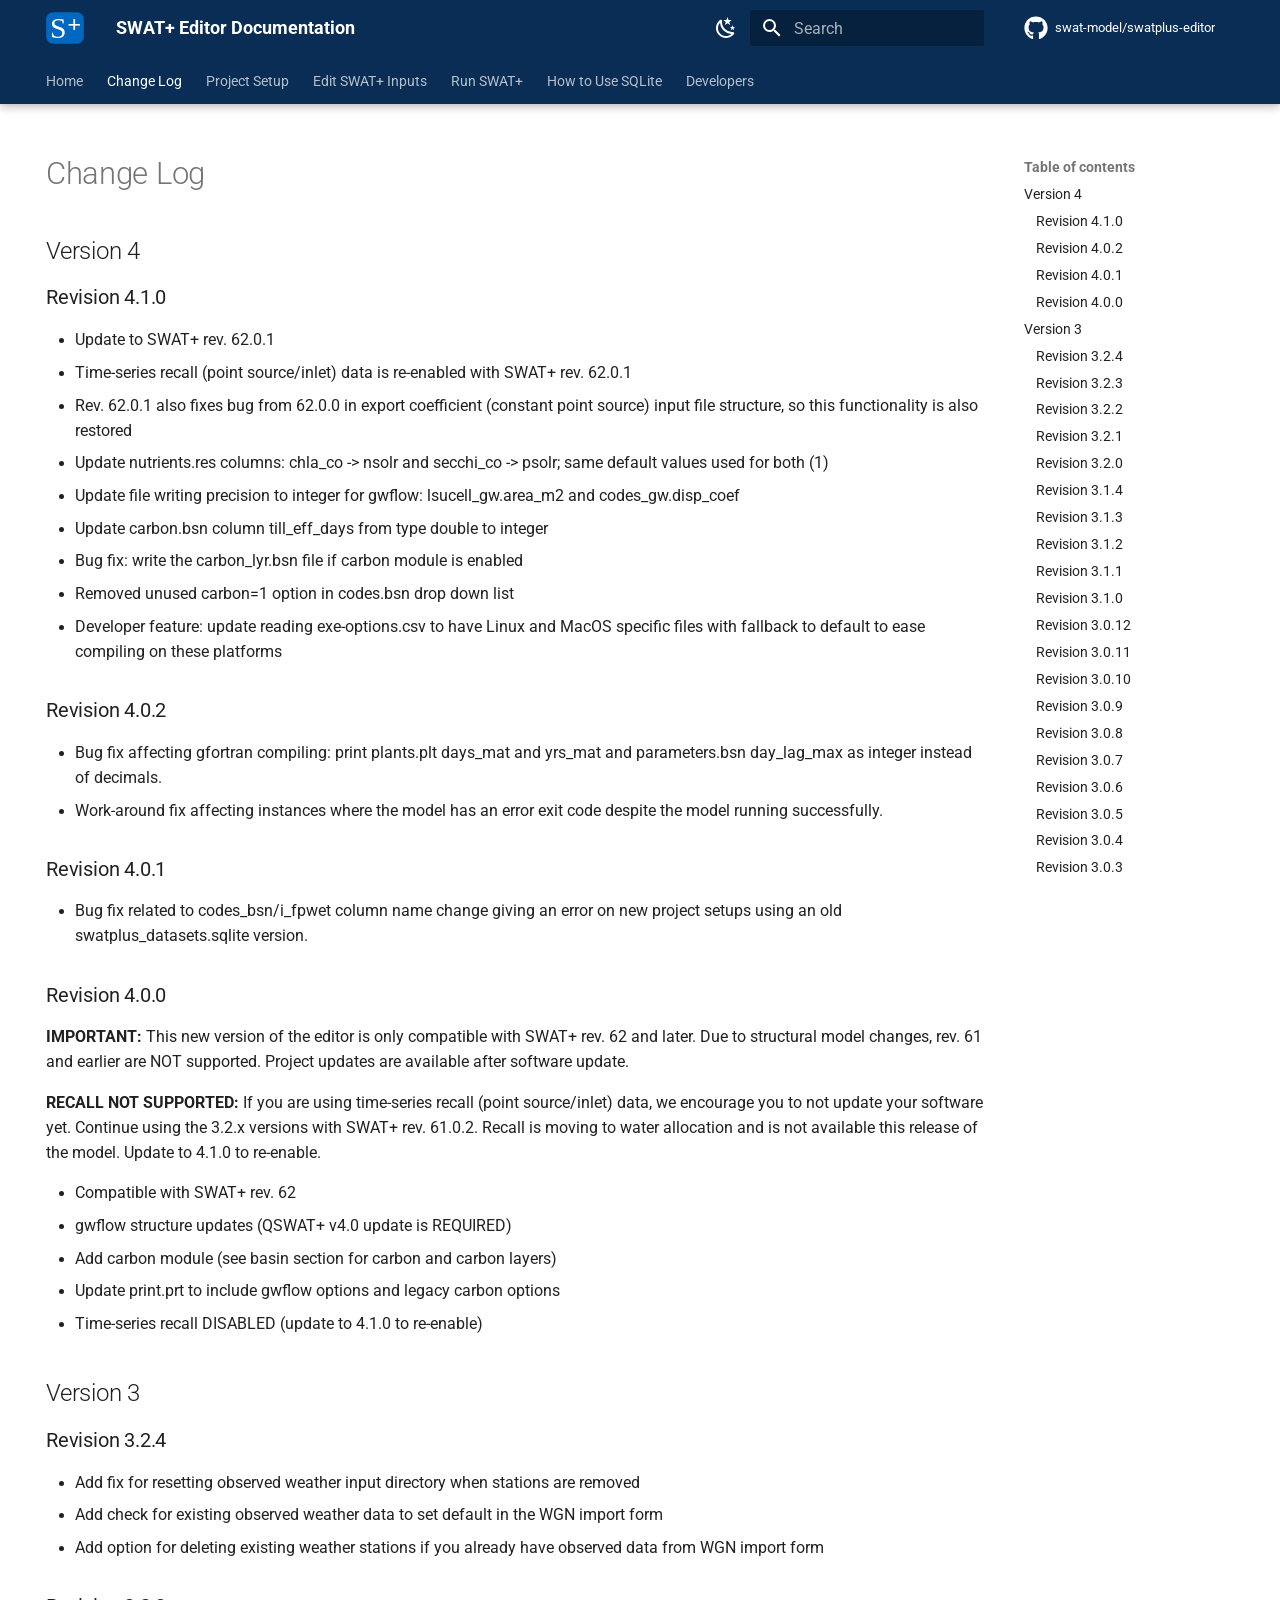
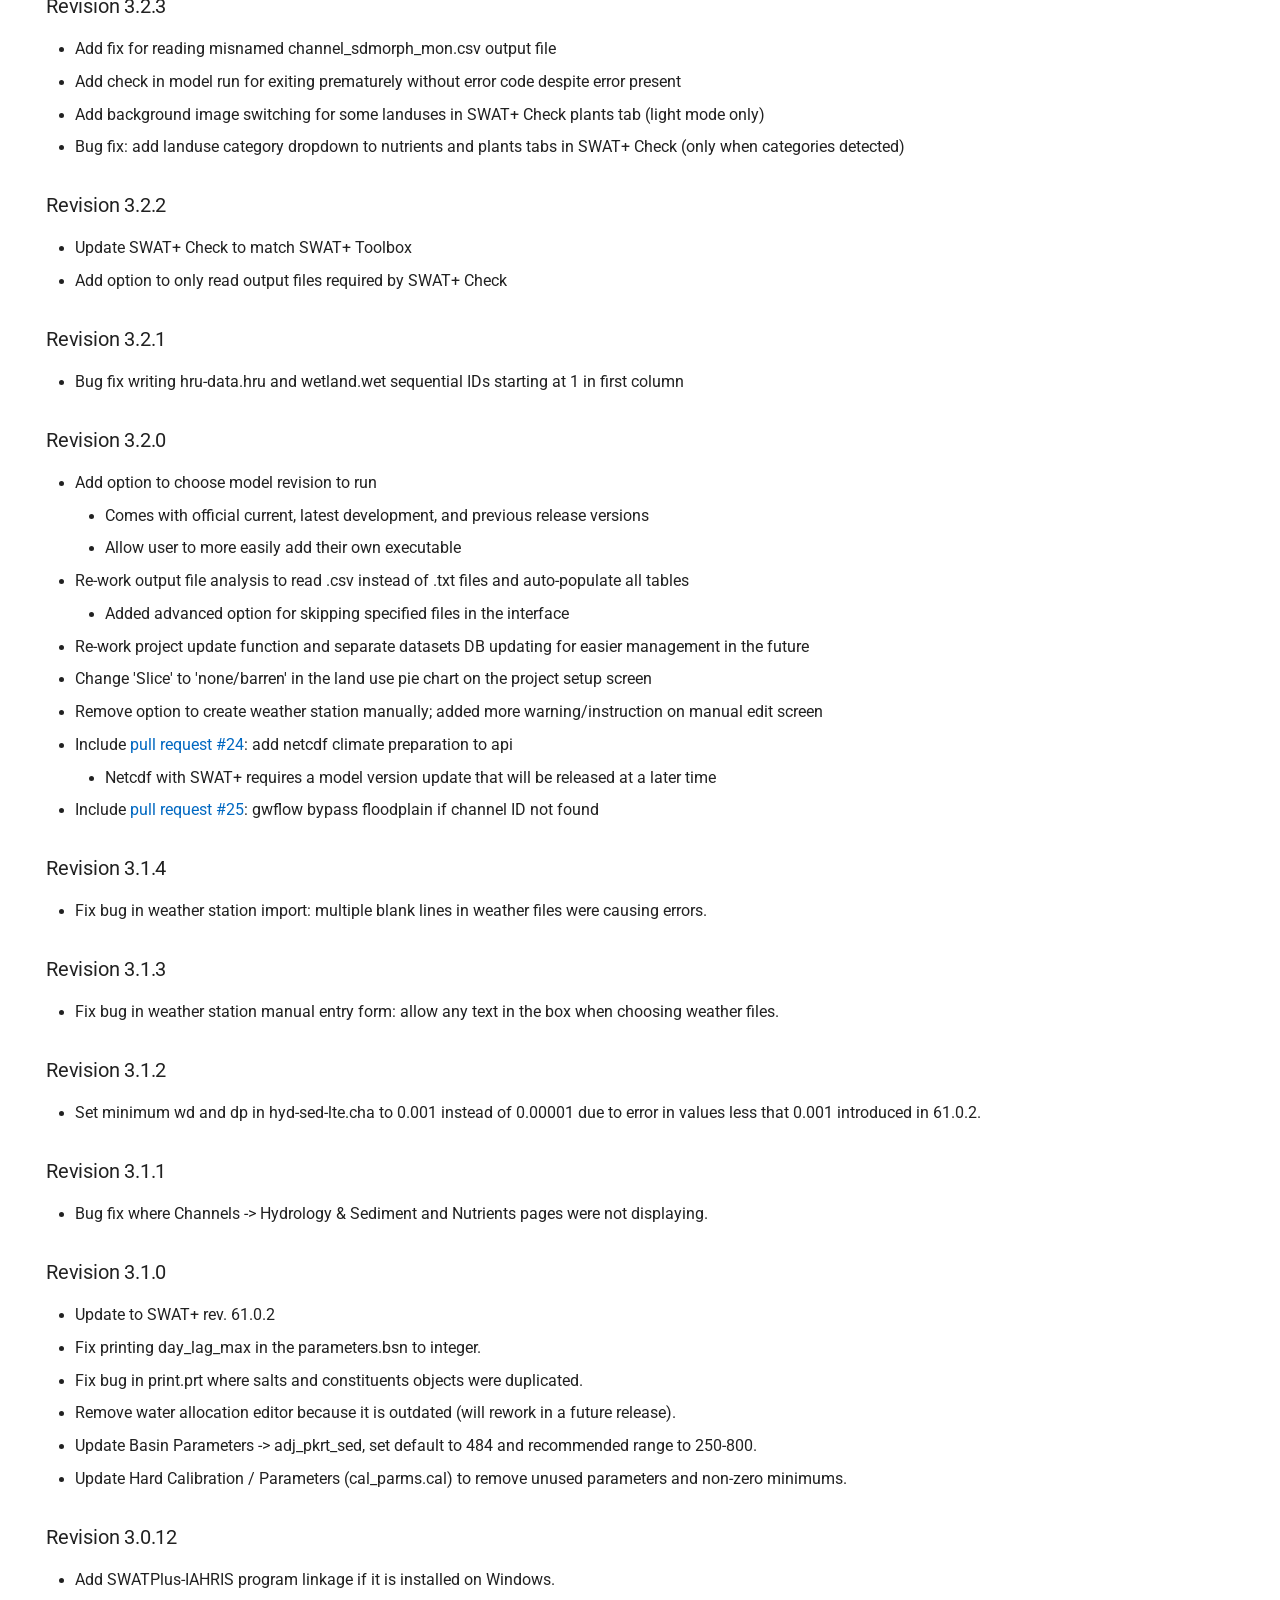
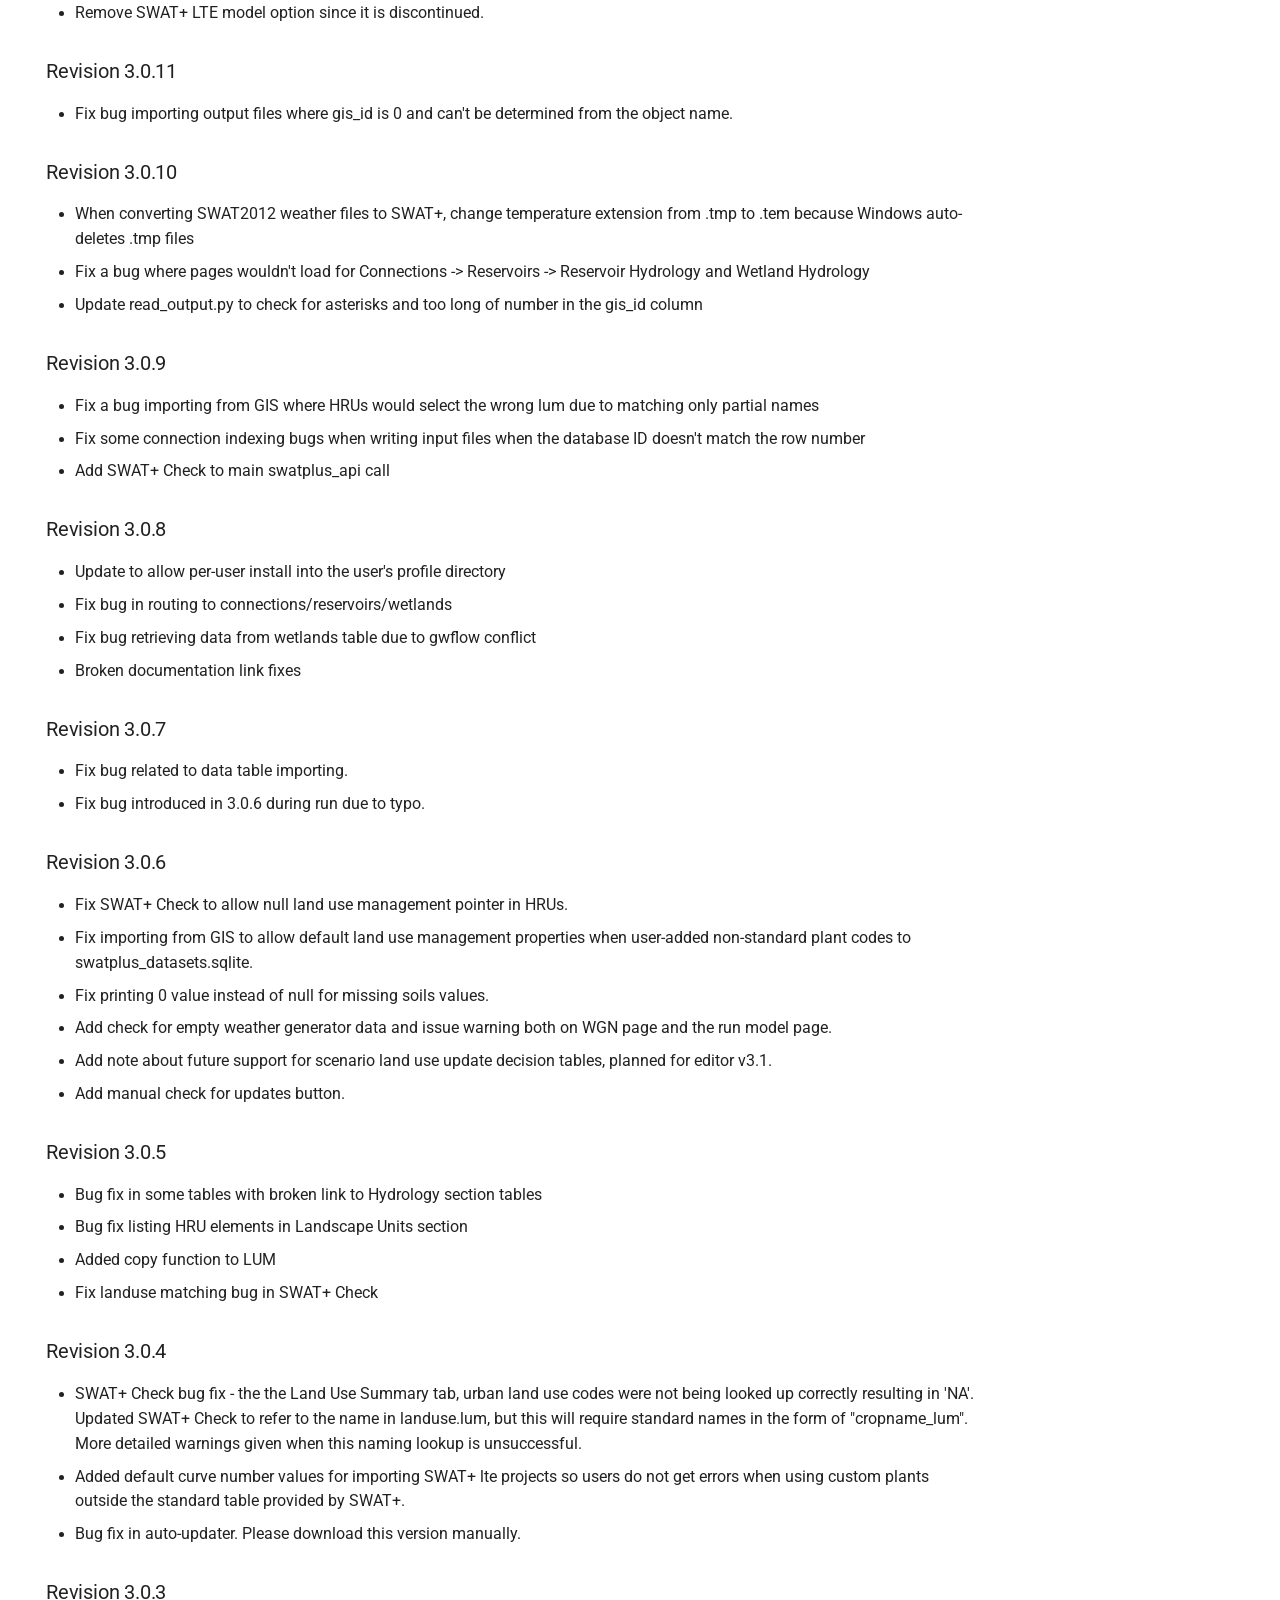
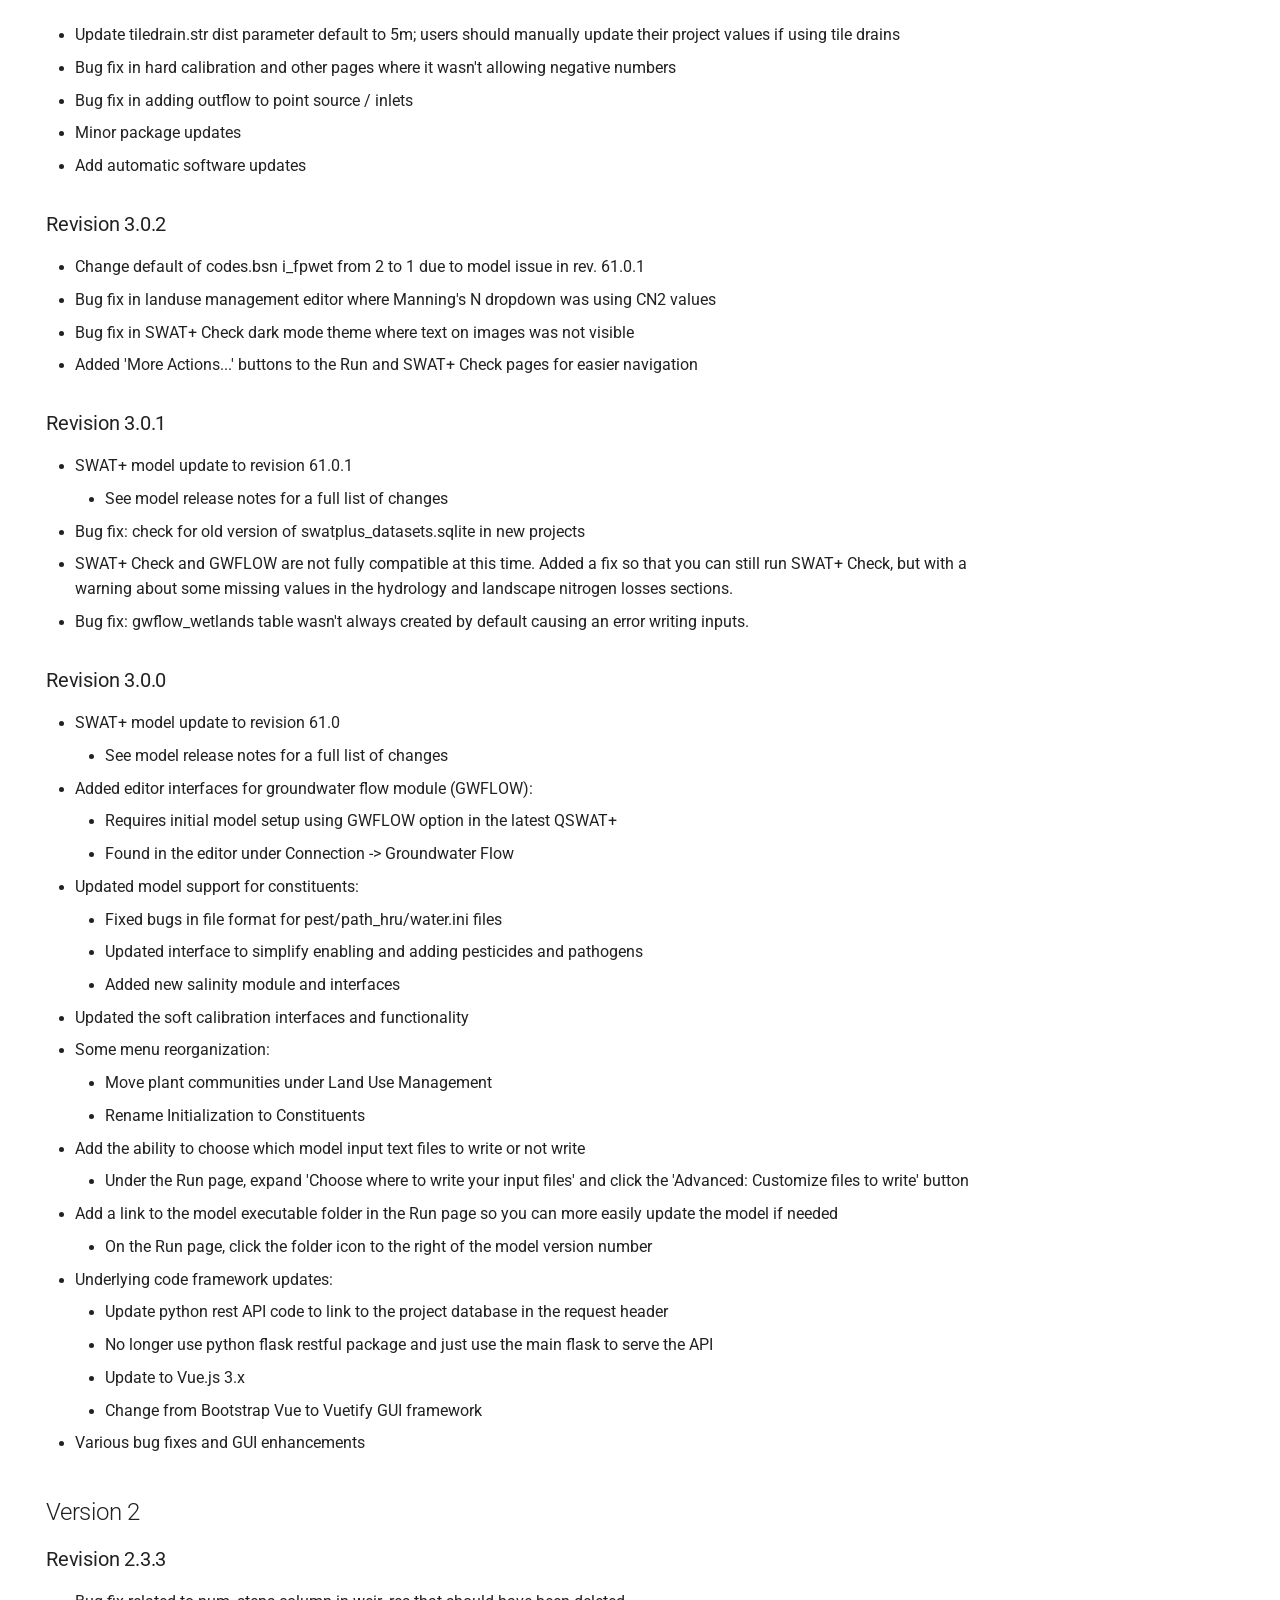
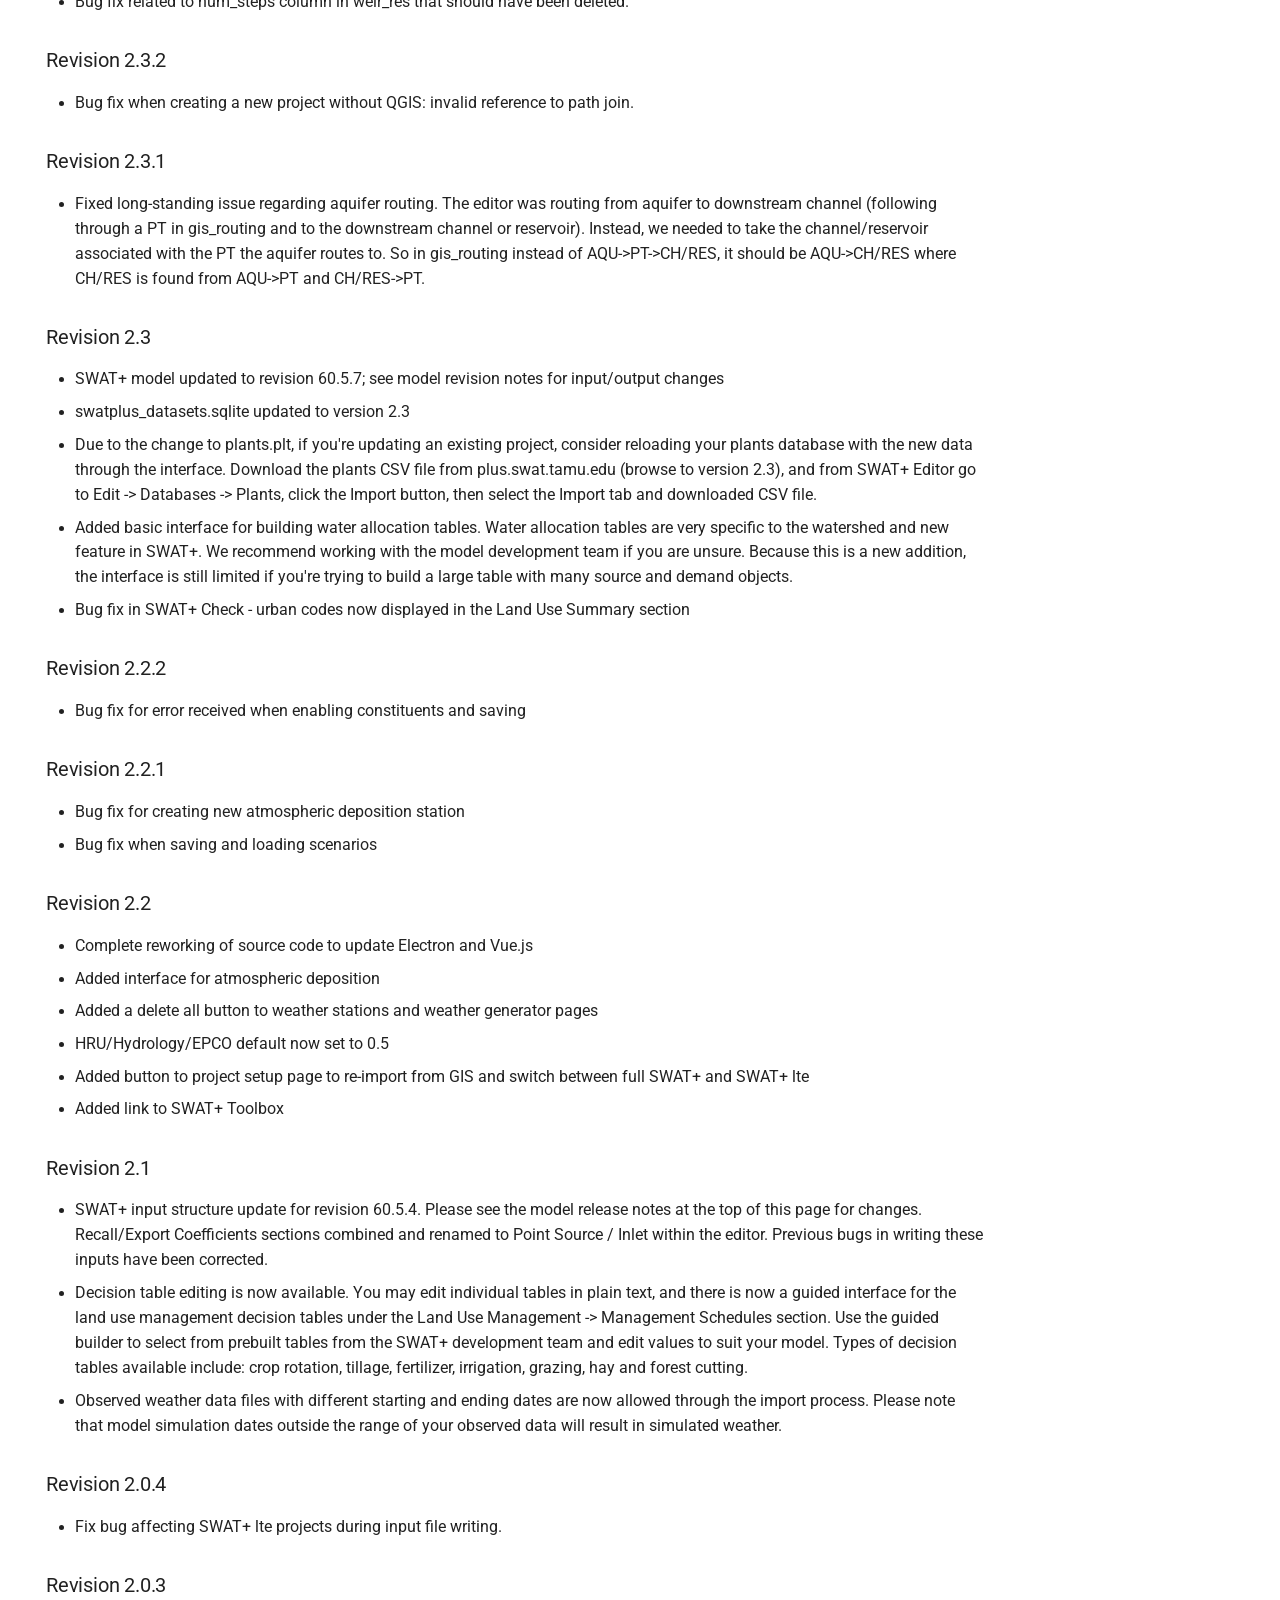
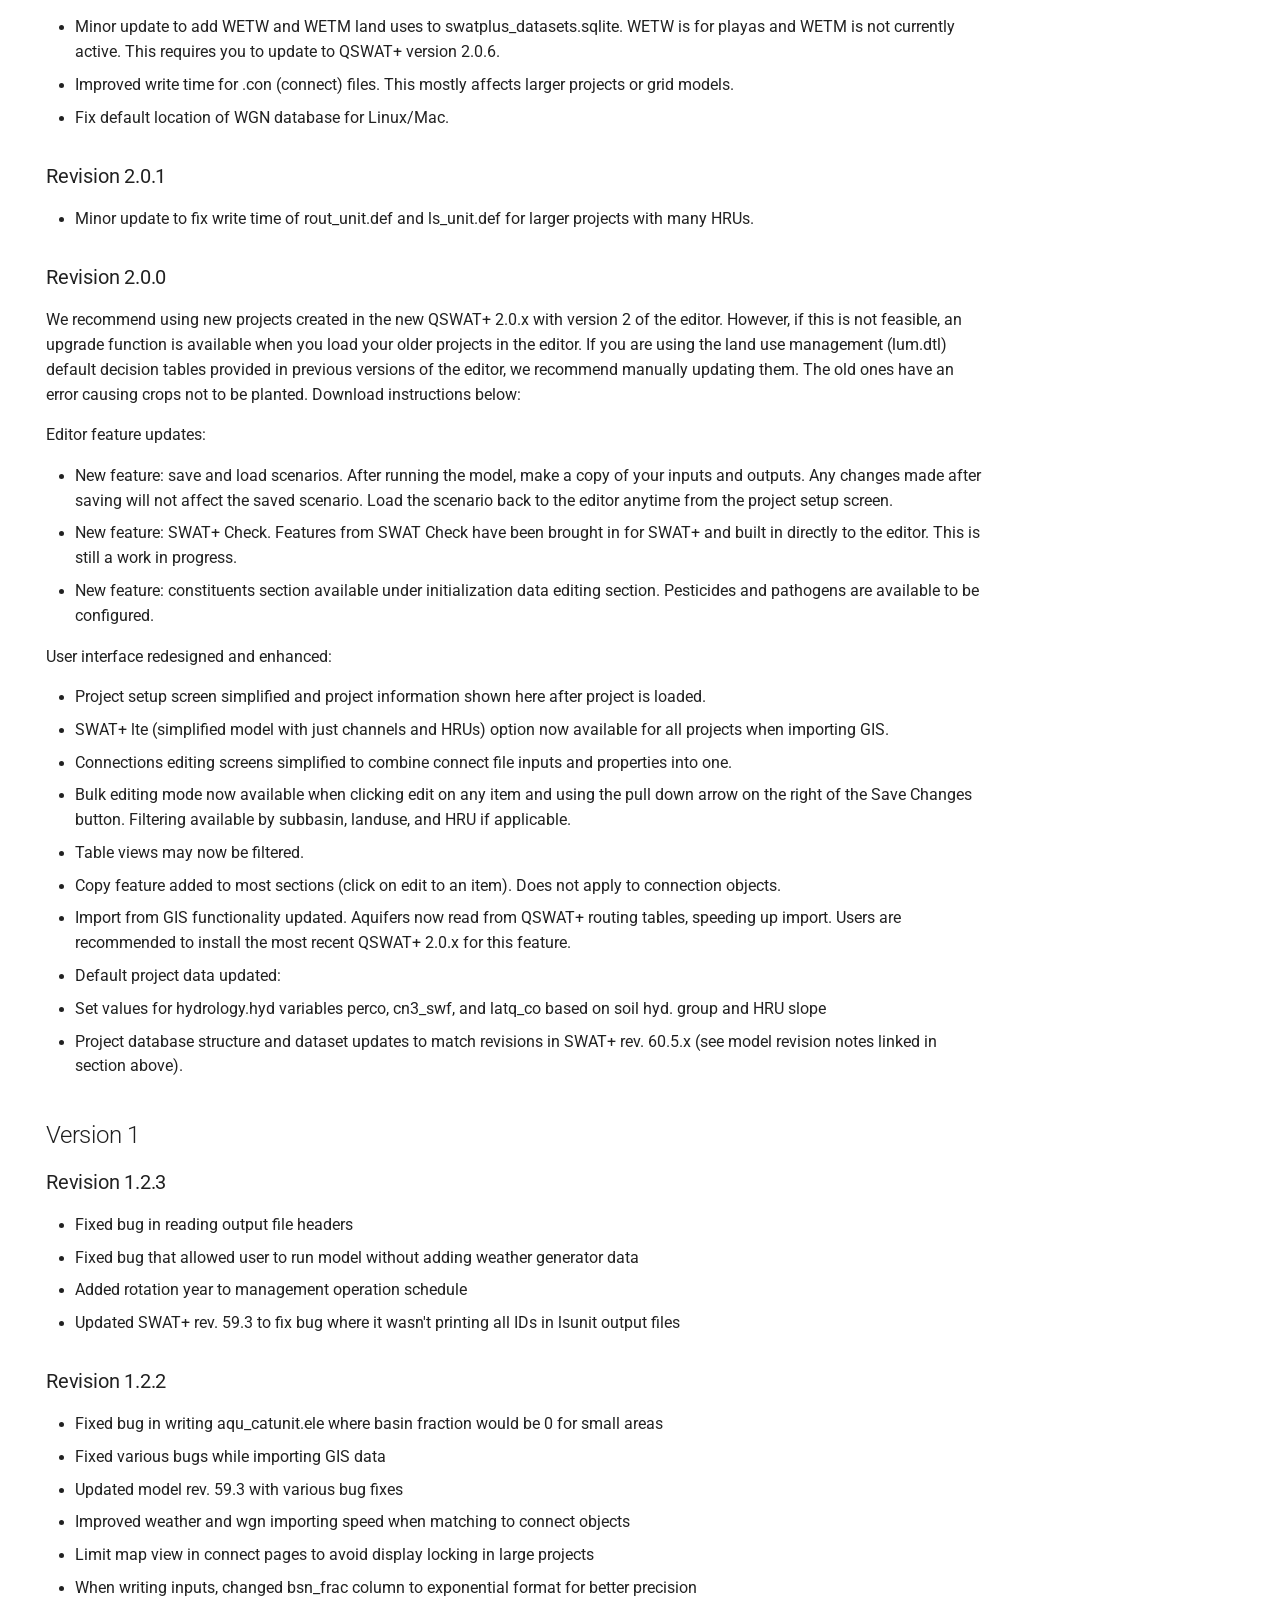
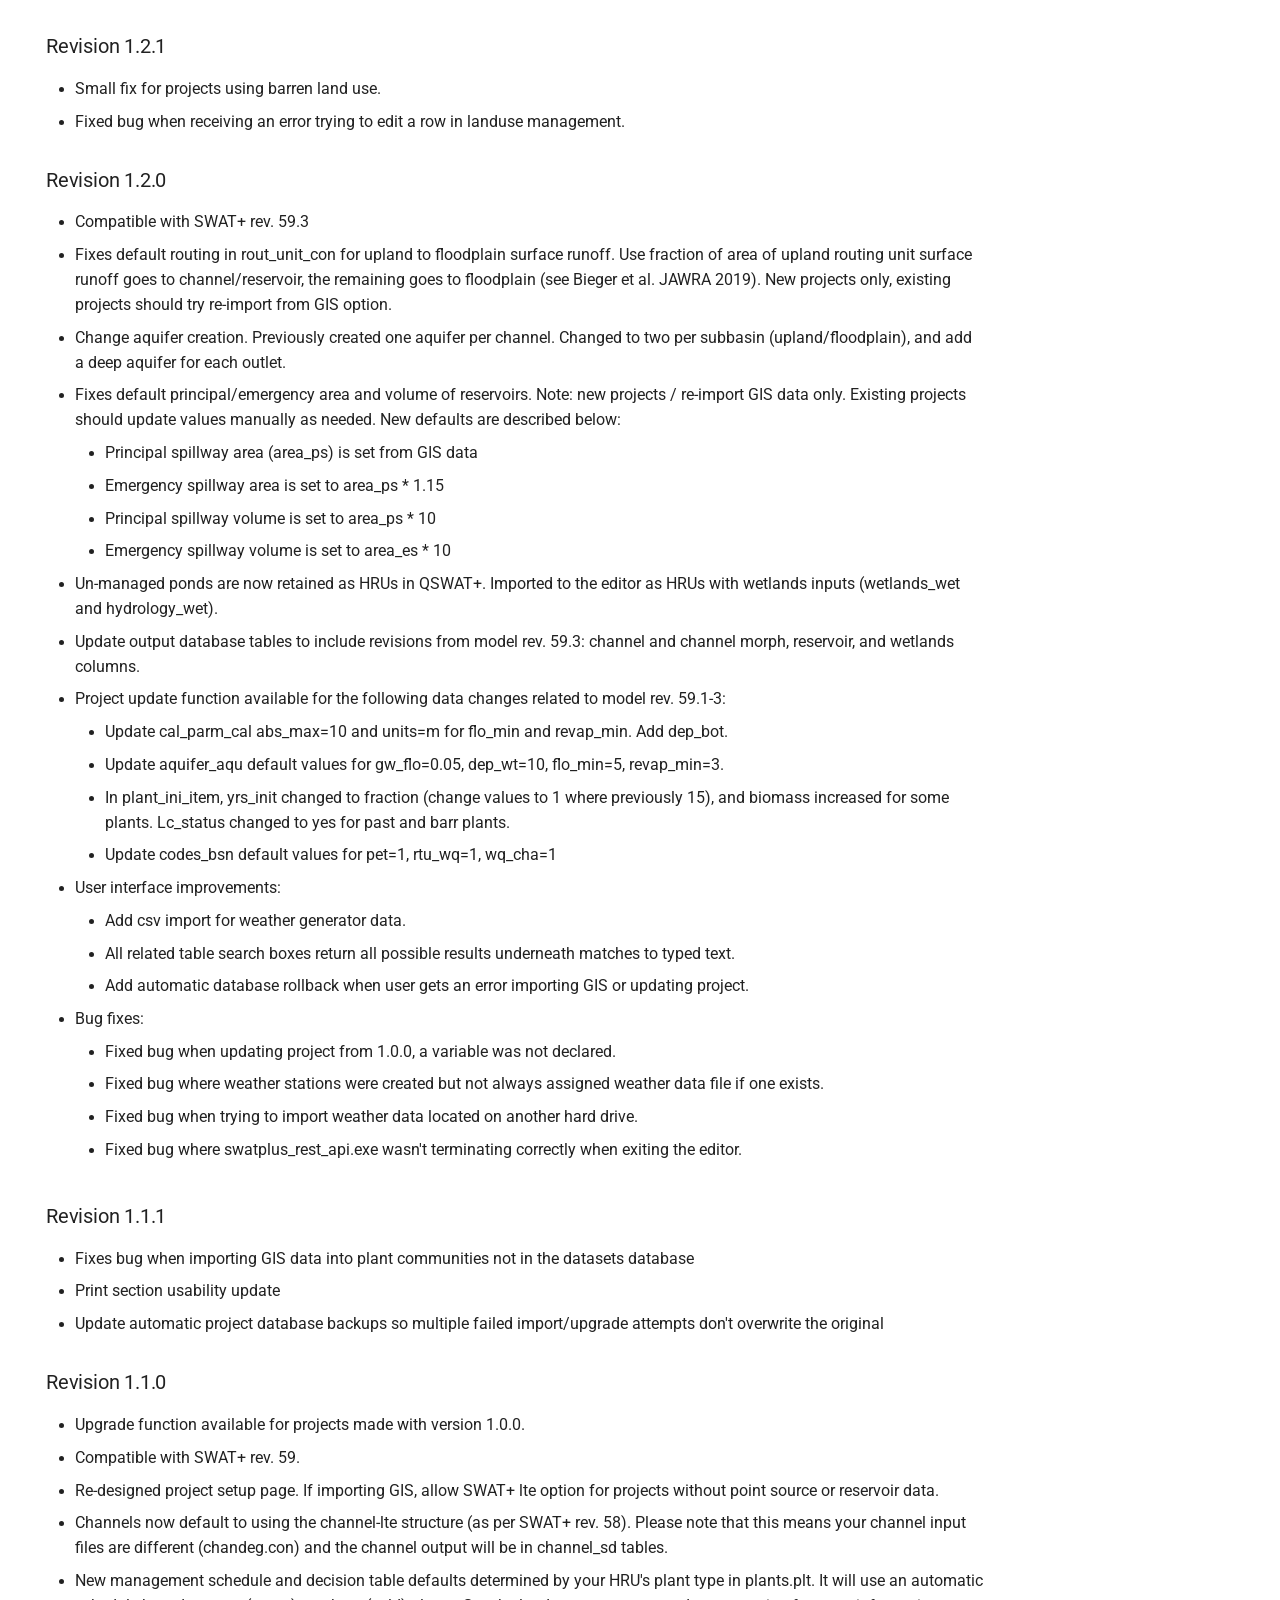
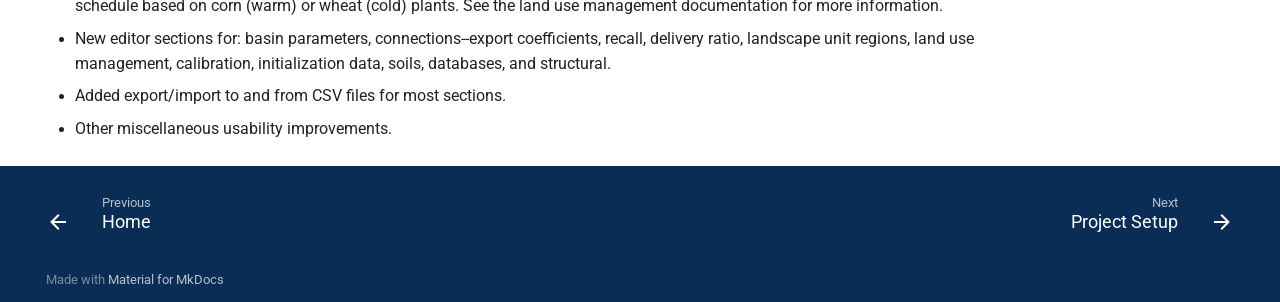
==== commit 07cdf12f: "Deployed a16718c with MkDocs version: 1.6.1" ====
--- a/changelog/index.html
+++ b/changelog/index.html
@@ -497,6 +497,67 @@
     <ul class="md-nav__list" data-md-component="toc" data-md-scrollfix>
       
         <li class="md-nav__item">
+  <a href="#version-4" class="md-nav__link">
+    <span class="md-ellipsis">
+      
+        Version 4
+      
+    </span>
+  </a>
+  
+    <nav class="md-nav" aria-label="Version 4">
+      <ul class="md-nav__list">
+        
+          <li class="md-nav__item">
+  <a href="#revision-410" class="md-nav__link">
+    <span class="md-ellipsis">
+      
+        Revision 4.1.0
+      
+    </span>
+  </a>
+  
+</li>
+        
+          <li class="md-nav__item">
+  <a href="#revision-402" class="md-nav__link">
+    <span class="md-ellipsis">
+      
+        Revision 4.0.2
+      
+    </span>
+  </a>
+  
+</li>
+        
+          <li class="md-nav__item">
+  <a href="#revision-401" class="md-nav__link">
+    <span class="md-ellipsis">
+      
+        Revision 4.0.1
+      
+    </span>
+  </a>
+  
+</li>
+        
+          <li class="md-nav__item">
+  <a href="#revision-400" class="md-nav__link">
+    <span class="md-ellipsis">
+      
+        Revision 4.0.0
+      
+    </span>
+  </a>
+  
+</li>
+        
+      </ul>
+    </nav>
+  
+</li>
+      
+        <li class="md-nav__item">
   <a href="#version-3" class="md-nav__link">
     <span class="md-ellipsis">
       
@@ -507,39 +568,6 @@
   
     <nav class="md-nav" aria-label="Version 3">
       <ul class="md-nav__list">
-        
-          <li class="md-nav__item">
-  <a href="#revision-402" class="md-nav__link">
-    <span class="md-ellipsis">
-      
-        Revision 4.0.2
-      
-    </span>
-  </a>
-  
-</li>
-        
-          <li class="md-nav__item">
-  <a href="#revision-401" class="md-nav__link">
-    <span class="md-ellipsis">
-      
-        Revision 4.0.1
-      
-    </span>
-  </a>
-  
-</li>
-        
-          <li class="md-nav__item">
-  <a href="#revision-400" class="md-nav__link">
-    <span class="md-ellipsis">
-      
-        Revision 4.0.0
-      
-    </span>
-  </a>
-  
-</li>
         
           <li class="md-nav__item">
   <a href="#revision-324" class="md-nav__link">
@@ -1515,6 +1543,67 @@
     <ul class="md-nav__list" data-md-component="toc" data-md-scrollfix>
       
         <li class="md-nav__item">
+  <a href="#version-4" class="md-nav__link">
+    <span class="md-ellipsis">
+      
+        Version 4
+      
+    </span>
+  </a>
+  
+    <nav class="md-nav" aria-label="Version 4">
+      <ul class="md-nav__list">
+        
+          <li class="md-nav__item">
+  <a href="#revision-410" class="md-nav__link">
+    <span class="md-ellipsis">
+      
+        Revision 4.1.0
+      
+    </span>
+  </a>
+  
+</li>
+        
+          <li class="md-nav__item">
+  <a href="#revision-402" class="md-nav__link">
+    <span class="md-ellipsis">
+      
+        Revision 4.0.2
+      
+    </span>
+  </a>
+  
+</li>
+        
+          <li class="md-nav__item">
+  <a href="#revision-401" class="md-nav__link">
+    <span class="md-ellipsis">
+      
+        Revision 4.0.1
+      
+    </span>
+  </a>
+  
+</li>
+        
+          <li class="md-nav__item">
+  <a href="#revision-400" class="md-nav__link">
+    <span class="md-ellipsis">
+      
+        Revision 4.0.0
+      
+    </span>
+  </a>
+  
+</li>
+        
+      </ul>
+    </nav>
+  
+</li>
+      
+        <li class="md-nav__item">
   <a href="#version-3" class="md-nav__link">
     <span class="md-ellipsis">
       
@@ -1525,39 +1614,6 @@
   
     <nav class="md-nav" aria-label="Version 3">
       <ul class="md-nav__list">
-        
-          <li class="md-nav__item">
-  <a href="#revision-402" class="md-nav__link">
-    <span class="md-ellipsis">
-      
-        Revision 4.0.2
-      
-    </span>
-  </a>
-  
-</li>
-        
-          <li class="md-nav__item">
-  <a href="#revision-401" class="md-nav__link">
-    <span class="md-ellipsis">
-      
-        Revision 4.0.1
-      
-    </span>
-  </a>
-  
-</li>
-        
-          <li class="md-nav__item">
-  <a href="#revision-400" class="md-nav__link">
-    <span class="md-ellipsis">
-      
-        Revision 4.0.0
-      
-    </span>
-  </a>
-  
-</li>
         
           <li class="md-nav__item">
   <a href="#revision-324" class="md-nav__link">
@@ -2072,12 +2128,23 @@
 
 
 <h1 id="change-log">Change Log</h1>
-<h2 id="version-3">Version 3</h2>
+<h2 id="version-4">Version 4</h2>
+<h3 id="revision-410">Revision 4.1.0</h3>
+<ul>
+<li>Update to SWAT+ rev. 62.0.1</li>
+<li>Time-series recall (point source/inlet) data is re-enabled with SWAT+ rev. 62.0.1</li>
+<li>Rev. 62.0.1 also fixes bug from 62.0.0 in export coefficient (constant point source) input file structure, so this functionality is also restored</li>
+<li>Update nutrients.res columns: chla_co -&gt; nsolr and secchi_co -&gt; psolr; same default values used for both (1)</li>
+<li>Update file writing precision to integer for gwflow: lsucell_gw.area_m2 and codes_gw.disp_coef</li>
+<li>Update carbon.bsn column till_eff_days from type double to integer</li>
+<li>Bug fix: write the carbon_lyr.bsn file if carbon module is enabled</li>
+<li>Removed unused carbon=1 option in codes.bsn drop down list</li>
+<li>Developer feature: update reading exe-options.csv to have Linux and MacOS specific files with fallback to default to ease compiling on these platforms</li>
+</ul>
 <h3 id="revision-402">Revision 4.0.2</h3>
 <ul>
-<li>Bug fix affecting gfortran compiling: print plants.plt days_mat and yrs_mat as integer instead of decimals.</li>
+<li>Bug fix affecting gfortran compiling: print plants.plt days_mat and yrs_mat and parameters.bsn day_lag_max as integer instead of decimals.</li>
 <li>Work-around fix affecting instances where the model has an error exit code despite the model running successfully.</li>
-<li><strong>IMPORTANT:</strong> Time-series recall (point source/inlet) data is still not supported in this release. Please keep using version 3.2.x and do not upgrade yet if you need recall.</li>
 </ul>
 <h3 id="revision-401">Revision 4.0.1</h3>
 <ul>
@@ -2085,14 +2152,15 @@
 </ul>
 <h3 id="revision-400">Revision 4.0.0</h3>
 <p><strong>IMPORTANT:</strong> This new version of the editor is only compatible with SWAT+ rev. 62 and later. Due to structural model changes, rev. 61 and earlier are NOT supported. Project updates are available after software update.</p>
-<p><strong>RECALL NOT SUPPORTED:</strong> If you are using time-series recall (point source/inlet) data, we encourage you to not update your software yet. Continue using the 3.2.x versions with SWAT+ rev. 61.0.2. Recall is moving to water allocation and is not yet ready in this release of the model. We expect it to be ready late summer 2026.</p>
+<p><strong>RECALL NOT SUPPORTED:</strong> If you are using time-series recall (point source/inlet) data, we encourage you to not update your software yet. Continue using the 3.2.x versions with SWAT+ rev. 61.0.2. Recall is moving to water allocation and is not available this release of the model. Update to 4.1.0 to re-enable.</p>
 <ul>
 <li>Compatible with SWAT+ rev. 62</li>
 <li>gwflow structure updates (QSWAT+ v4.0 update is REQUIRED)</li>
 <li>Add carbon module (see basin section for carbon and carbon layers)</li>
 <li>Update print.prt to include gwflow options and legacy carbon options</li>
-<li>Time-series recall DISABLED (see note above)</li>
-</ul>
+<li>Time-series recall DISABLED (update to 4.1.0 to re-enable)</li>
+</ul>
+<h2 id="version-3">Version 3</h2>
 <h3 id="revision-324">Revision 3.2.4</h3>
 <ul>
 <li>Add fix for resetting observed weather input directory when stations are removed</li>
@@ -2117,16 +2185,22 @@
 </ul>
 <h3 id="revision-320">Revision 3.2.0</h3>
 <ul>
-<li>Add option to choose model revision to run</li>
+<li>Add option to choose model revision to run<ul>
 <li>Comes with official current, latest development, and previous release versions</li>
 <li>Allow user to more easily add their own executable</li>
-<li>Re-work output file analysis to read .csv instead of .txt files and auto-populate all tables</li>
+</ul>
+</li>
+<li>Re-work output file analysis to read .csv instead of .txt files and auto-populate all tables<ul>
 <li>Added advanced option for skipping specified files in the interface</li>
+</ul>
+</li>
 <li>Re-work project update function and separate datasets DB updating for easier management in the future</li>
 <li>Change 'Slice' to 'none/barren' in the land use pie chart on the project setup screen</li>
 <li>Remove option to create weather station manually; added more warning/instruction on manual edit screen</li>
-<li>Include <a href="https://github.com/swat-model/swatplus-editor/pull/24">pull request #24</a>: add netcdf climate preparation to api</li>
+<li>Include <a href="https://github.com/swat-model/swatplus-editor/pull/24">pull request #24</a>: add netcdf climate preparation to api<ul>
 <li>Netcdf with SWAT+ requires a model version update that will be released at a later time</li>
+</ul>
+</li>
 <li>Include <a href="https://github.com/swat-model/swatplus-editor/pull/25">pull request #25</a>: gwflow bypass floodplain if channel ID not found</li>
 </ul>
 <h3 id="revision-314">Revision 3.1.4</h3>
@@ -2151,7 +2225,7 @@
 <li>Fix printing day_lag_max in the parameters.bsn to integer.</li>
 <li>Fix bug in print.prt where salts and constituents objects were duplicated.</li>
 <li>Remove water allocation editor because it is outdated (will rework in a future release).</li>
-<li>Update Basin Parameters -&gt;  adj_pkrt_sed, set default to 484 and recommended range to 250-800.</li>
+<li>Update Basin Parameters -&gt; adj_pkrt_sed, set default to 484 and recommended range to 250-800.</li>
 <li>Update Hard Calibration / Parameters (cal_parms.cal) to remove unused parameters and non-zero minimums.</li>
 </ul>
 <h3 id="revision-3012">Revision 3.0.12</h3>
@@ -2222,40 +2296,56 @@
 <li>Change default of codes.bsn i_fpwet from 2 to 1 due to model issue in rev. 61.0.1</li>
 <li>Bug fix in landuse management editor where Manning's N dropdown was using CN2 values</li>
 <li>Bug fix in SWAT+ Check dark mode theme where text on images was not visible</li>
-<li>Added 'More Actions...' buttons to the Run and SWAT+ Check pages for easier navigation </li>
+<li>Added 'More Actions...' buttons to the Run and SWAT+ Check pages for easier navigation</li>
 </ul>
 <h3 id="revision-301">Revision 3.0.1</h3>
 <ul>
-<li>SWAT+ model update to revision 61.0.1</li>
-<li>See <a href="https://swatplus.gitbook.io/docs/release-notes">model release notes</a> for a full list of changes</li>
+<li>SWAT+ model update to revision 61.0.1<ul>
+<li>See model release notes for a full list of changes</li>
+</ul>
+</li>
 <li>Bug fix: check for old version of swatplus_datasets.sqlite in new projects</li>
 <li>SWAT+ Check and GWFLOW are not fully compatible at this time. Added a fix so that you can still run SWAT+ Check, but with a warning about some missing values in the hydrology and landscape nitrogen losses sections.</li>
 <li>Bug fix: gwflow_wetlands table wasn't always created by default causing an error writing inputs.</li>
 </ul>
 <h3 id="revision-300">Revision 3.0.0</h3>
 <ul>
-<li>SWAT+ model update to revision 61.0</li>
-<li>See <a href="https://swatplus.gitbook.io/docs/release-notes">model release notes</a> for a full list of changes</li>
-<li>Added editor interfaces for groundwater flow module (GWFLOW):</li>
+<li>SWAT+ model update to revision 61.0<ul>
+<li>See model release notes for a full list of changes</li>
+</ul>
+</li>
+<li>Added editor interfaces for groundwater flow module (GWFLOW):<ul>
 <li>Requires initial model setup using GWFLOW option in the latest QSWAT+</li>
 <li>Found in the editor under Connection -&gt; Groundwater Flow</li>
-<li>Updated model support for constituents:</li>
+</ul>
+</li>
+<li>Updated model support for constituents:<ul>
 <li>Fixed bugs in file format for pest/path_hru/water.ini files</li>
 <li>Updated interface to simplify enabling and adding pesticides and pathogens</li>
 <li>Added new salinity module and interfaces</li>
+</ul>
+</li>
 <li>Updated the soft calibration interfaces and functionality</li>
-<li>Some menu reorganization:</li>
+<li>Some menu reorganization:<ul>
 <li>Move plant communities under Land Use Management</li>
 <li>Rename Initialization to Constituents</li>
-<li>Add the ability to choose which model input text files to write or not write</li>
+</ul>
+</li>
+<li>Add the ability to choose which model input text files to write or not write<ul>
 <li>Under the Run page, expand 'Choose where to write your input files' and click the 'Advanced: Customize files to write' button</li>
-<li>Add a link to the model executable folder in the Run page so you can more easily update the model if needed</li>
+</ul>
+</li>
+<li>Add a link to the model executable folder in the Run page so you can more easily update the model if needed<ul>
 <li>On the Run page, click the folder icon to the right of the model version number</li>
-<li>Underlying code framework updates:</li>
+</ul>
+</li>
+<li>Underlying code framework updates:<ul>
 <li>Update python rest API code to link to the project database in the request header</li>
 <li>No longer use python flask restful package and just use the main flask to serve the API</li>
 <li>Update to Vue.js 3.x</li>
 <li>Change from Bootstrap Vue to Vuetify GUI framework</li>
+</ul>
+</li>
 <li>Various bug fixes and GUI enhancements</li>
 </ul>
 <h2 id="version-2">Version 2</h2>
@@ -2300,7 +2390,7 @@
 <h3 id="revision-21">Revision 2.1</h3>
 <ul>
 <li>SWAT+ input structure update for revision 60.5.4. Please see the model release notes at the top of this page for changes.
-Recall/Export Coefficients sections combined and renamed to Point Source / Inlet within the editor. Previous bugs in writing these inputs have been corrected.</li>
+  Recall/Export Coefficients sections combined and renamed to Point Source / Inlet within the editor. Previous bugs in writing these inputs have been corrected.</li>
 <li>Decision table editing is now available. You may edit individual tables in plain text, and there is now a guided interface for the land use management decision tables under the Land Use Management -&gt; Management Schedules section. Use the guided builder to select from prebuilt tables from the SWAT+ development team and edit values to suit your model. Types of decision tables available include: crop rotation, tillage, fertilizer, irrigation, grazing, hay and forest cutting.</li>
 <li>Observed weather data files with different starting and ending dates are now allowed through the import process. Please note that model simulation dates outside the range of your observed data will result in simulated weather.</li>
 </ul>
@@ -2364,7 +2454,7 @@
 <h3 id="revision-120">Revision 1.2.0</h3>
 <ul>
 <li>Compatible with SWAT+ rev. 59.3</li>
-<li>Fixes default routing in rout_unit_con for upland to floodplain surface runoff. Use fraction of area of upland routing unit surface runoff goes to channel/reservoir, the remaining goes to floodplain (see Bieger et al. JAWRA 2019). New projects only, existing projects should try re-import from GIS option. </li>
+<li>Fixes default routing in rout_unit_con for upland to floodplain surface runoff. Use fraction of area of upland routing unit surface runoff goes to channel/reservoir, the remaining goes to floodplain (see Bieger et al. JAWRA 2019). New projects only, existing projects should try re-import from GIS option.</li>
 <li>Change aquifer creation. Previously created one aquifer per channel. Changed to two per subbasin (upland/floodplain), and add a deep aquifer for each outlet.</li>
 <li>Fixes default principal/emergency area and volume of reservoirs. Note: new projects / re-import GIS data only. Existing projects should update values manually as needed. New defaults are described below:<ul>
 <li>Principal spillway area (area_ps) is set from GIS data</li>
